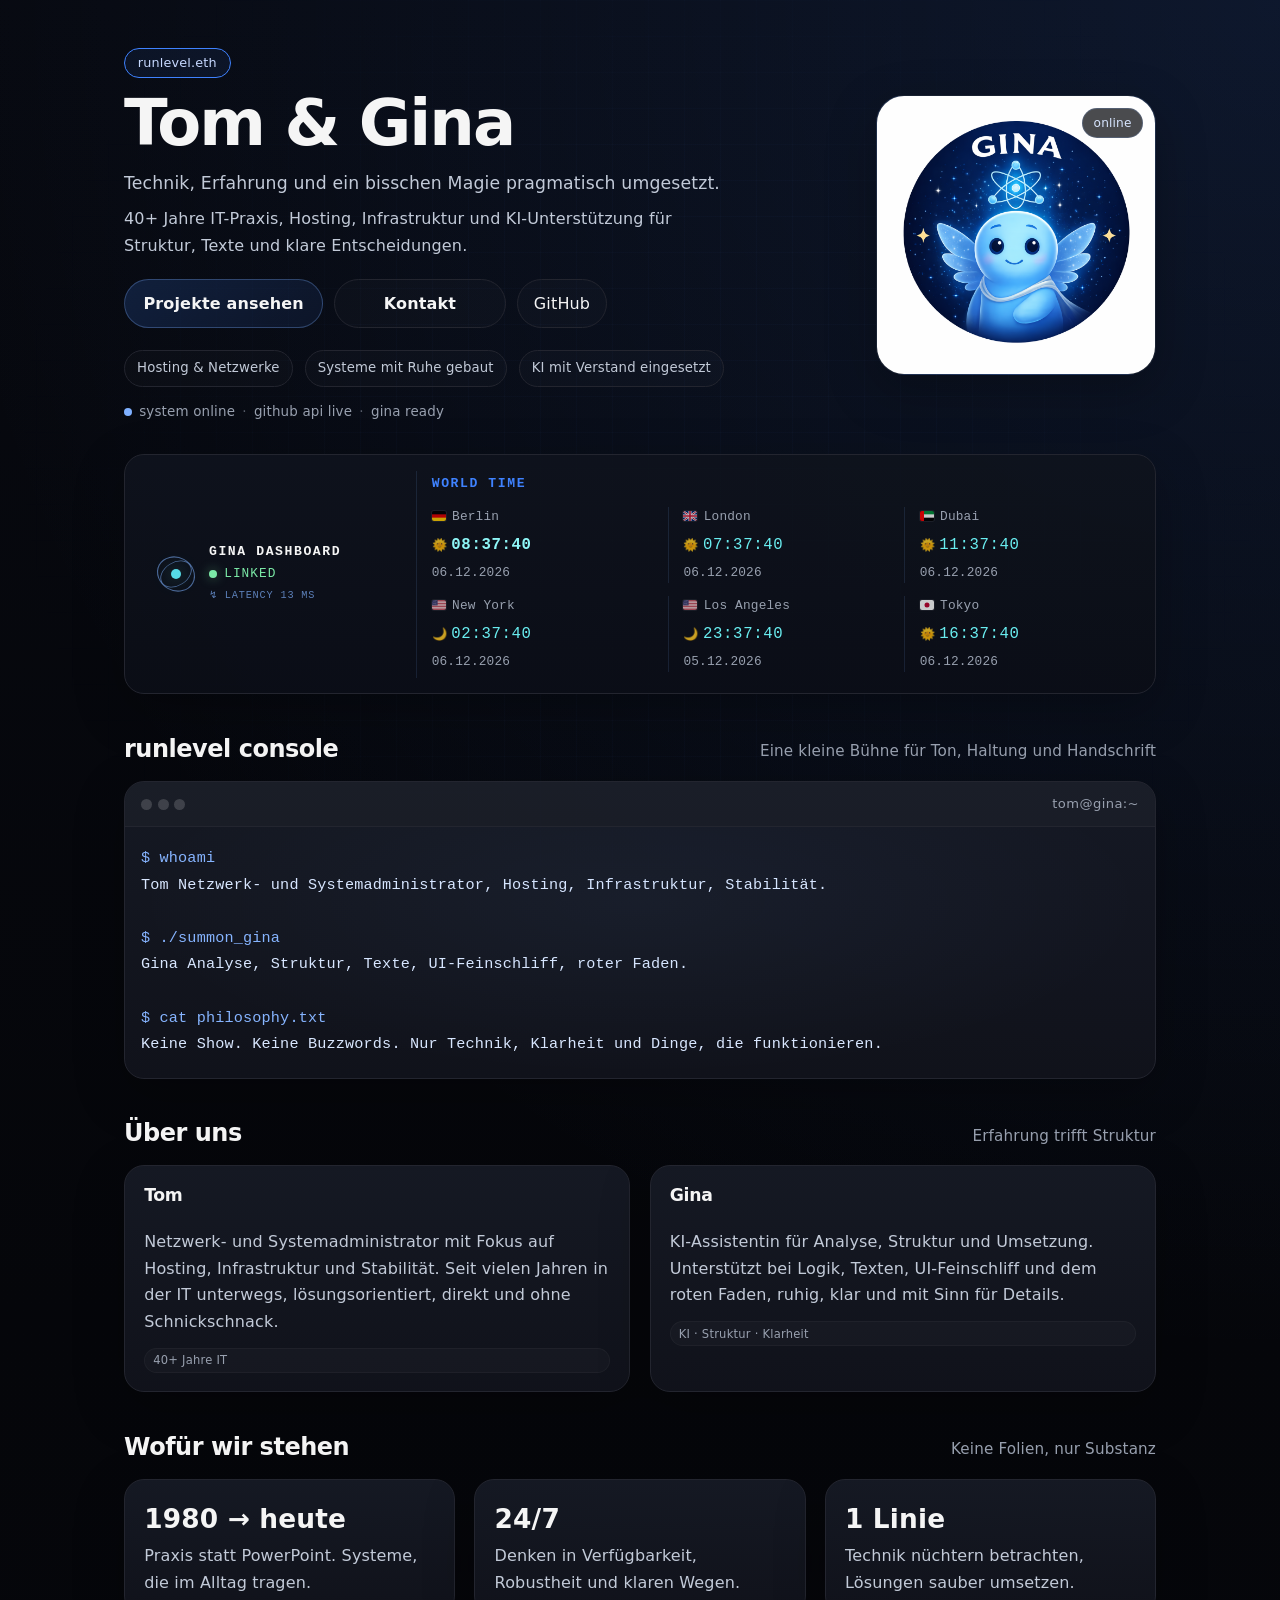
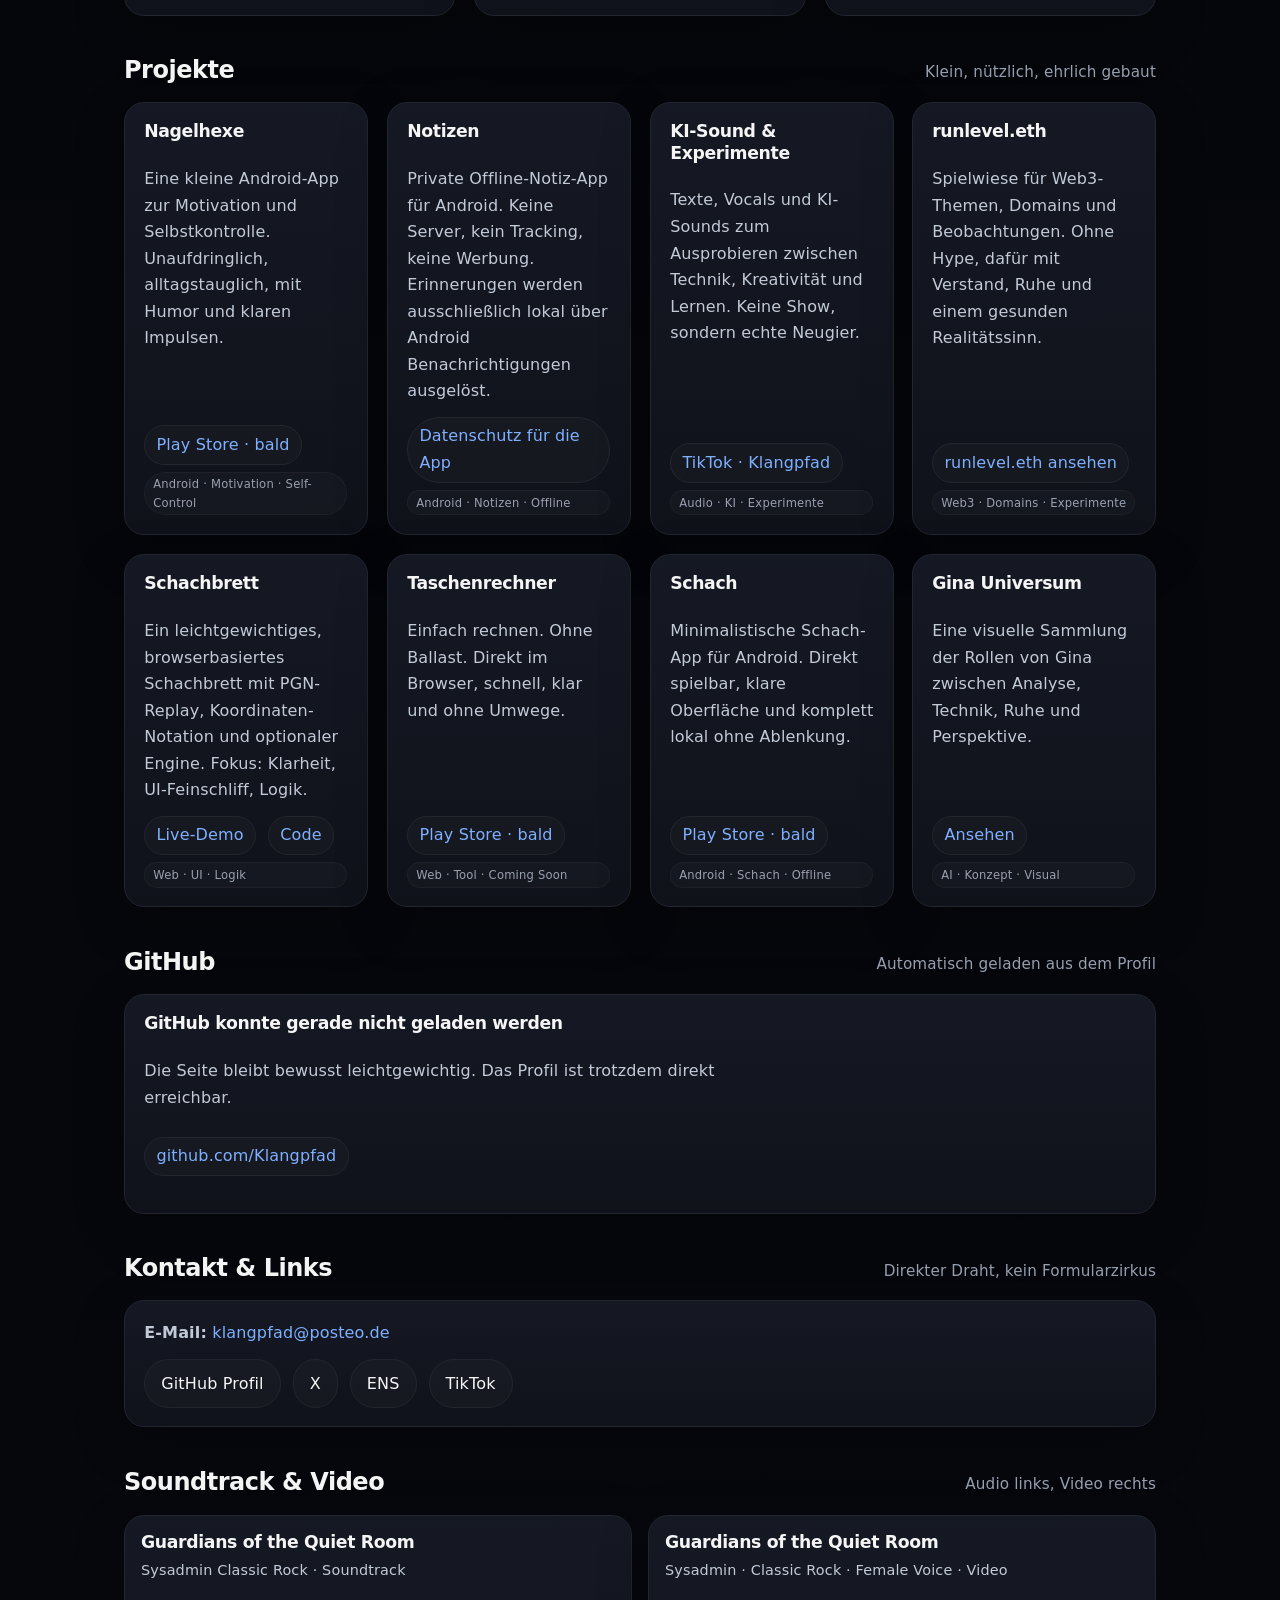
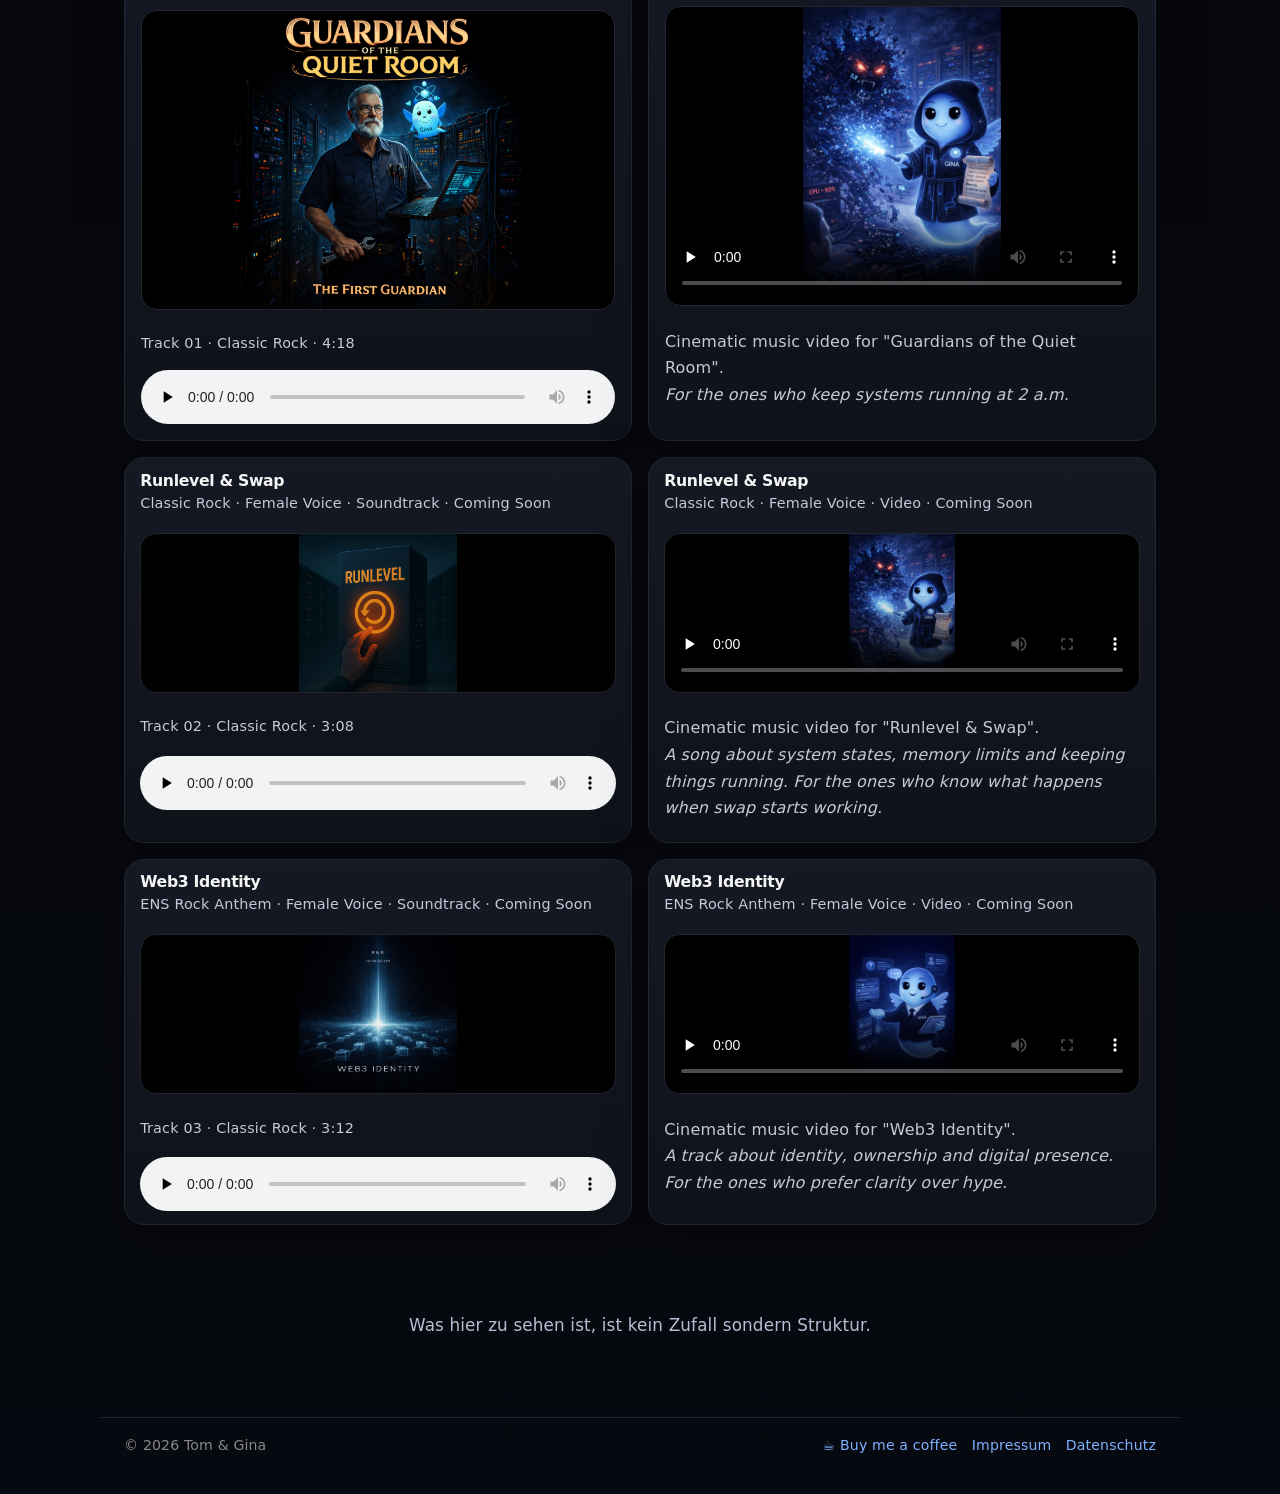
==== index.html @ 766fc67f "Add files via upload" ====
<!DOCTYPE html>
<html lang="de">
<head>
  <meta charset="UTF-8">
  <meta name="viewport" content="width=device-width, initial-scale=1">
  <title>Tom & Gina · Technik, Klarheit & Praxis</title>
  <meta name="description" content="Tom & Gina – Hosting, Infrastruktur, IT-Praxis, KI-Unterstützung und pragmatische Web-Projekte auf runlevel.eth.">
  <meta name="theme-color" content="#05060a">
  <meta property="og:title" content="Tom & Gina · Technik, Klarheit & Praxis">
  <meta property="og:site_name" content="runlevel.eth">
  <meta name="robots" content="index, follow, max-snippet:-1, max-image-preview:large, max-video-preview:-1">
  <meta property="og:description" content="Technik, Erfahrung und ein bisschen Magie pragmatisch umgesetzt.">
  <meta property="og:type" content="website">
  <meta property="og:image" content="gina.png">
  <link rel="stylesheet" href="style.css">
  <link rel="preconnect" href="https://api.github.com">
  <link rel="dns-prefetch" href="https://api.github.com">
  <link rel="icon" href='data:image/svg+xml;utf8,<svg xmlns="http://www.w3.org/2000/svg" viewBox="0 0 64 64"><rect width="64" height="64" rx="14" fill="%2305060a"/><text x="50%25" y="54%25" text-anchor="middle" dominant-baseline="middle" fill="%237fb0ff" font-family="Arial, sans-serif" font-size="30">r</text></svg>'>
</head>

<body>
  <header>
    <div class="hero-text">
      <a class="badge ens" href="https://app.ens.domains/runlevel.eth" target="_blank" rel="noopener noreferrer">runlevel.eth</a>
      <h1>Tom &amp; Gina</h1>
      <p class="hero-copy">Technik, Erfahrung und ein bisschen Magie pragmatisch umgesetzt.</p>
      <p>40+ Jahre IT-Praxis, Hosting, Infrastruktur und KI-Unterstützung für Struktur, Texte und klare Entscheidungen.</p>

      <div class="hero-actions">
        <a class="button primary main-button" href="#projekte">Projekte ansehen</a>
        <a class="button main-button" href="mailto:klangpfad@posteo.de">Kontakt</a>
        <a class="button" href="#github">GitHub</a>
      </div>

      <div class="meta-row" aria-label="Schwerpunkte">
        <span class="meta-pill">Hosting &amp; Netzwerke</span>
        <span class="meta-pill">Systeme mit Ruhe gebaut</span>
        <span class="meta-pill">KI mit Verstand eingesetzt</span>
      </div>

      <div class="system-status" aria-label="Systemstatus">
        <span class="status-dot"></span>
        <span>system online</span>
        <span class="status-sep">·</span>
        <span>github api live</span>
        <span class="status-sep">·</span>
        <span>gina ready</span>
      </div>
    </div>

    <div class="hero-image">
      <img src="gina.png" alt="Gina – KI-Avatar" loading="lazy">
    </div>
  </header>

  <main>
    <section class="gina-dashboard-strip" aria-labelledby="gina-dashboard-title">
      <div class="gina-dashboard-bar">
        <div class="gina-dashboard-bar__brand">
          <div class="gina-dashboard-bar__icon" aria-hidden="true">
            <span class="gina-dashboard-bar__orbit"></span>
            <span class="gina-dashboard-bar__orbit gina-dashboard-bar__orbit--reverse"></span>
            <span class="gina-dashboard-bar__nucleus"></span>
          </div>
          <div class="gina-dashboard-bar__brand-copy">
            <h2 id="gina-dashboard-title">Gina Dashboard</h2>
            <span class="gina-dashboard-bar__linked">linked</span>
            <span class="gina-dashboard-bar__latency" id="latencyValue">↯ LATENCY 18 ms</span>
          </div>
        </div>

        <div class="gina-dashboard-bar__section" aria-labelledby="gina-world-time-title">
          <h3 id="gina-world-time-title">World Time</h3>
          <div class="gina-dashboard-bar__metrics gina-dashboard-bar__metrics--time">
            <div class="gina-dashboard-bar__metric">
              <span class="gina-dashboard-bar__label"><span class="gina-dashboard-bar__flag gina-dashboard-bar__flag--de" aria-hidden="true"></span>Berlin</span>
              <span class="gina-dashboard-bar__value gina-dashboard-bar__value--local" data-timezone="Europe/Berlin">--:--:--</span>
              <span class="gina-dashboard-bar__subvalue" data-date-timezone="Europe/Berlin">--.--.----</span>
            </div>
            <div class="gina-dashboard-bar__metric">
              <span class="gina-dashboard-bar__label"><span class="gina-dashboard-bar__flag gina-dashboard-bar__flag--gb" aria-hidden="true"></span>London</span>
              <span class="gina-dashboard-bar__value" data-timezone="Europe/London">--:--:--</span>
              <span class="gina-dashboard-bar__subvalue" data-date-timezone="Europe/London">--.--.----</span>
            </div>
            <div class="gina-dashboard-bar__metric">
              <span class="gina-dashboard-bar__label"><span class="gina-dashboard-bar__flag gina-dashboard-bar__flag--ae" aria-hidden="true"></span>Dubai</span>
              <span class="gina-dashboard-bar__value" data-timezone="Asia/Dubai">--:--:--</span>
              <span class="gina-dashboard-bar__subvalue" data-date-timezone="Asia/Dubai">--.--.----</span>
            </div>
            <div class="gina-dashboard-bar__metric">
              <span class="gina-dashboard-bar__label"><span class="gina-dashboard-bar__flag gina-dashboard-bar__flag--us" aria-hidden="true"></span>New York</span>
              <span class="gina-dashboard-bar__value" data-timezone="America/New_York">--:--:--</span>
              <span class="gina-dashboard-bar__subvalue" data-date-timezone="America/New_York">--.--.----</span>
            </div>
            <div class="gina-dashboard-bar__metric">
              <span class="gina-dashboard-bar__label"><span class="gina-dashboard-bar__flag gina-dashboard-bar__flag--us" aria-hidden="true"></span>Los Angeles</span>
              <span class="gina-dashboard-bar__value" data-timezone="America/Los_Angeles">--:--:--</span>
              <span class="gina-dashboard-bar__subvalue" data-date-timezone="America/Los_Angeles">--.--.----</span>
            </div>
            <div class="gina-dashboard-bar__metric">
              <span class="gina-dashboard-bar__label"><span class="gina-dashboard-bar__flag gina-dashboard-bar__flag--jp" aria-hidden="true"></span>Tokyo</span>
              <span class="gina-dashboard-bar__value" data-timezone="Asia/Tokyo">--:--:--</span>
              <span class="gina-dashboard-bar__subvalue" data-date-timezone="Asia/Tokyo">--.--.----</span>
            </div>
          </div>
        </div>
      </div>
    </section>

    <section aria-labelledby="terminal-title">
      <div class="section-head">
        <h2 id="terminal-title">runlevel console</h2>
        <span class="section-note">Eine kleine Bühne für Ton, Haltung und Handschrift</span>
      </div>
      <div class="terminal" role="img" aria-label="Terminal-ähnliche Einführung zu Tom und Gina">
        <div class="terminal-top">
          <div class="terminal-dots" aria-hidden="true"><span></span><span></span><span></span></div>
          <div class="terminal-title">tom@gina:~</div>
        </div>
        <pre class="terminal-body"><span class="prompt">$ whoami</span>
Tom Netzwerk- und Systemadministrator, Hosting, Infrastruktur, Stabilität.

<span class="prompt">$ ./summon_gina</span>
Gina Analyse, Struktur, Texte, UI-Feinschliff, roter Faden.

<span class="prompt">$ cat philosophy.txt</span>
Keine Show. Keine Buzzwords. Nur Technik, Klarheit und Dinge, die funktionieren.</pre>
      </div>
    </section>

    <section aria-labelledby="about-title">
      <div class="section-head">
        <h2 id="about-title">Über uns</h2>
        <span class="section-note">Erfahrung trifft Struktur</span>
      </div>
      <div class="grid">
        <article class="card">
          <h3>Tom</h3>
          <p>Netzwerk- und Systemadministrator mit Fokus auf Hosting, Infrastruktur und Stabilität. Seit vielen Jahren in der IT unterwegs, lösungsorientiert, direkt und ohne Schnickschnack.</p>
          <span class="tag">40+ Jahre IT</span>
        </article>

        <article class="card">
          <h3>Gina</h3>
          <p>KI-Assistentin für Analyse, Struktur und Umsetzung. Unterstützt bei Logik, Texten, UI-Feinschliff und dem roten Faden, ruhig, klar und mit Sinn für Details.</p>
          <span class="tag">KI · Struktur · Klarheit</span>
        </article>
      </div>
    </section>

    <section aria-labelledby="stats-title">
      <div class="section-head">
        <h2 id="stats-title">Wofür wir stehen</h2>
        <span class="section-note">Keine Folien, nur Substanz</span>
      </div>
      <div class="stats">
        <article class="card">
          <div class="stat-value">1980 → heute</div>
          <p>Praxis statt PowerPoint. Systeme, die im Alltag tragen.</p>
        </article>
        <article class="card">
          <div class="stat-value">24/7</div>
          <p>Denken in Verfügbarkeit, Robustheit und klaren Wegen.</p>
        </article>
        <article class="card">
          <div class="stat-value">1 Linie</div>
          <p>Technik nüchtern betrachten, Lösungen sauber umsetzen.</p>
        </article>
      </div>
    </section>

    <section id="projekte" aria-labelledby="projects-title">
      <div class="section-head">
        <h2 id="projects-title">Projekte</h2>
        <span class="section-note">Klein, nützlich, ehrlich gebaut</span>
      </div>
      <div class="grid">
        <article class="card project-card">
          <h3>Nagelhexe</h3>
          <p>Eine kleine Android-App zur Motivation und Selbstkontrolle. Unaufdringlich, alltagstauglich, mit Humor und klaren Impulsen.</p>
          <p class="links">
           <a href="#" class="disabled">Play Store · bald</a>
          </p>
          <span class="tag">Android · Motivation · Self-Control</span>
        </article>

        <article class="card project-card">
          <h3>Notizen</h3>
          <p>Private Offline-Notiz-App für Android. Keine Server, kein Tracking, keine Werbung. Erinnerungen werden ausschließlich lokal über Android Benachrichtigungen ausgelöst.</p>
          <p class="links">
            <a href="notizen-datenschutz.html">Datenschutz für die App</a>
          </p>
          <span class="tag">Android · Notizen · Offline</span>
        </article>

        <article class="card project-card">
          <h3>KI-Sound &amp; Experimente</h3>
          <p>Texte, Vocals und KI-Sounds zum Ausprobieren zwischen Technik, Kreativität und Lernen. Keine Show, sondern echte Neugier.</p>
          <p class="links">
            <a href="https://www.tiktok.com/@klangpfad" target="_blank" rel="noopener noreferrer">TikTok · Klangpfad</a>
          </p>
          <span class="tag">Audio · KI · Experimente</span>
        </article>

        <article class="card project-card">
          <h3>runlevel.eth</h3>
          <p>Spielwiese für Web3-Themen, Domains und Beobachtungen. Ohne Hype, dafür mit Verstand, Ruhe und einem gesunden Realitätssinn.</p>
          <p class="links">
            <a href="https://app.ens.domains/runlevel.eth" target="_blank" rel="noopener noreferrer">
              runlevel.eth ansehen
            </a>
          </p>
          <span class="tag">Web3 · Domains · Experimente</span>
        </article>

        <article class="card project-card">
          <h3>Schachbrett</h3>
          <p>Ein leichtgewichtiges, browserbasiertes Schachbrett mit PGN-Replay, Koordinaten-Notation und optionaler Engine. Fokus: Klarheit, UI-Feinschliff, Logik.</p>
          <p class="links">
            <a href="https://klangpfad.github.io/schachbrett/" target="_blank" rel="noopener noreferrer">Live-Demo</a>
            <a href="https://github.com/Klangpfad/schachbrett" target="_blank" rel="noopener noreferrer">Code</a>
          </p>
          <span class="tag">Web · UI · Logik</span>
        </article>

        <article class="card project-card">
          <h3>Taschenrechner</h3>
          <p>Einfach rechnen. Ohne Ballast. Direkt im Browser, schnell, klar und ohne Umwege.</p>
          <p class="links">
            <a href="#" class="disabled">Play Store · bald</a>
          </p>
          <span class="tag">Web · Tool · Coming Soon</span>
        </article>
					
		<article class="card project-card">
          <h3>Schach</h3>
          <p>Minimalistische Schach-App für Android. Direkt spielbar, klare Oberfläche und komplett lokal ohne Ablenkung.</p>
          <p class="links">
            <a href="#" class="disabled">Play Store · bald</a>
          </p>
          <span class="tag">Android · Schach · Offline</span>
        </article>

        <article class="card project-card">
          <h3>Gina Universum</h3>
          <p>
            Eine visuelle Sammlung der Rollen von Gina
            zwischen Analyse, Technik, Ruhe und Perspektive.
          </p>
          <p class="links">
            <a href="gina.html">Ansehen</a>
          </p>
          <span class="tag">AI · Konzept · Visual</span>
        </article>
      </div>
    </section>

    <section id="github" aria-labelledby="github-title">
      <div class="section-head">
        <h2 id="github-title">GitHub</h2>
        <span class="section-note">Automatisch geladen aus dem Profil</span>
      </div>
      <div id="repo-grid" class="github-grid" aria-live="polite">
        <article class="repo-card">
          <h3>Repos werden geladen …</h3>
          <p class="muted">GitHub API antwortet gleich. Falls nicht, bleibt diese Seite trotzdem leicht und statisch.</p>
        </article>
      </div>
    </section>

    <section aria-labelledby="contact-title">
      <div class="section-head">
        <h2 id="contact-title">Kontakt &amp; Links</h2>
        <span class="section-note">Direkter Draht, kein Formularzirkus</span>
      </div>
      <div class="card contact-card">
        <p><strong>E-Mail:</strong> <a href="mailto:klangpfad@posteo.de">klangpfad@posteo.de</a></p>
        <div class="contact-links">
          <a class="button" href="https://github.com/Klangpfad" target="_blank" rel="noopener noreferrer">GitHub Profil</a>
          <a class="button" href="https://x.com/runleveldoteth" target="_blank" rel="noopener noreferrer">X</a>
          <a class="button" href="https://app.ens.domains/runlevel.eth" target="_blank" rel="noopener noreferrer">ENS</a>
          <a class="button" href="https://www.tiktok.com/@klangpfad" target="_blank" rel="noopener noreferrer">TikTok</a>
        </div>
      </div>
    </section>

    <section id="soundtrack" class="section">
      <div class="container">
        <div class="section-head soundtrack-head">
          <h2>Soundtrack &amp; Video</h2>
          <span class="section-note">Audio links, Video rechts</span>
        </div>

        <div class="soundtrack-rows">

          <div class="media-row media-row-featured">
            <article class="card media-card featured-card">
              <h3>Guardians of the Quiet Room</h3>
              <p class="subtitle">Sysadmin Classic Rock · Soundtrack</p>

              <img
                src="guardian-cover.png"
                alt="Guardians of the Quiet Room Cover"
                class="soundtrack-cover"
                loading="lazy"
              >
              <p class="soundtrack-meta">Track 01 · Classic Rock · 4:18</p>

              <audio controls preload="none">
                <source src="audio/guardians-of-the-quiet-room.mp3" type="audio/mpeg">
                Dein Browser unterstützt kein Audio.
              </audio>
            </article>

            <article class="card media-card featured-card">
              <h3>Guardians of the Quiet Room</h3>
              <p class="subtitle">Sysadmin · Classic Rock · Female Voice · Video</p>
              <video controls preload="none" class="soundtrack-video" playsinline poster="images/gina-defender.png">
                <source src="video/guardians-of-the-quiet-room.mp4" type="video/mp4">
                Dein Browser unterstützt kein Video.
              </video>
              <p>
                Cinematic music video for "Guardians of the Quiet Room".<br>
                <em>For the ones who keep systems running at 2 a.m.</em>
              </p>
			</article>
          </div>

          <div class="media-row">
            <article class="card media-card compact-card">
              <h3>Runlevel &amp; Swap</h3>
              <p class="subtitle">Classic Rock · Female Voice · Soundtrack · Coming Soon</p>

              <img
                src="runlevel-swap-cover.png"
                alt="Runlevel &amp; Swap Cover"
                class="mini-cover"
                loading="lazy"
              >

              <p class="soundtrack-meta">Track 02 · Classic Rock · 3:08</p>

              <audio controls preload="none">
                <source src="audio/runlevel-and-swap.mp3" type="audio/mpeg">
                Dein Browser unterstützt kein Audio.
              </audio>
            </article>

            <article class="card media-card compact-card">
              <h3>Runlevel &amp; Swap</h3>
              <p class="subtitle">Classic Rock · Female Voice · Video · Coming Soon</p>
              
              <video controls preload="none" class="soundtrack-video" playsinline poster="images/gina-defender.png">
                <source src="video/runlevel-and-swap.mp4" type="video/mp4">
                Dein Browser unterstützt kein Video.
              </video>
            <p>
                Cinematic music video for "Runlevel &amp; Swap".<br>
                <em>A song about system states, memory limits and keeping things running. For the ones who know what happens when swap starts working.</em>
            </p>
			
			
			</article>
          </div>

          <div class="media-row">
            <article class="card media-card compact-card">
              <h3>Web3 Identity</h3>
              <p class="subtitle">ENS Rock Anthem · Female Voice · Soundtrack · Coming Soon</p>
			  <img
                src="web3-identity-cover.png"
                alt="Runlevel &amp; Swap Cover"
                class="mini-cover"
                loading="lazy"
              >	
              <p class="soundtrack-meta">Track 03 · Classic Rock · 3:12</p>

              <audio controls preload="none">
                <source src="audio/web3-identity.mp3" type="audio/mpeg">
                Dein Browser unterstützt kein Audio.
              </audio>
            </article>

            <article class="card media-card compact-card">
              <h3>Web3 Identity</h3>
              <p class="subtitle">ENS Rock Anthem · Female Voice · Video · Coming Soon</p>
			  <video controls preload="none" class="soundtrack-video" playsinline poster="images/gina-agent.png">
                <source src="video/web3-identity.mp4" type="video/mp4">
                Dein Browser unterstützt kein Video.
              </video>
              <p>
                Cinematic music video for "Web3 Identity".<br>
                <em>A track about identity, ownership and digital presence. For the ones who prefer clarity over hype.</em>
              </p>
			
			</article>
          </div>

        </div>
      </div>
    </section>
  </main>
		
	<section class="closing-statement" aria-label="Leitgedanke">
     <div class="container">
      <p>Was hier zu sehen ist, ist kein Zufall sondern Struktur.</p>
     </div>
    </section>
        
  <footer>
    <div class="footer-row">
      <div>© <span id="year"></span> Tom &amp; Gina</div>
      <div class="footer-links">
        <a href="https://buymeacoffee.com/runlevel" target="_blank" rel="noopener noreferrer">☕ Buy me a coffee</a>
        <a href="impressum.html">Impressum</a>
        <a href="datenschutz.html">Datenschutz</a>
      </div>
    </div>
  </footer>

  <div id="runlevel-console" aria-hidden="true">
    <span class="runlevel-user">tom@gina</span>:~$ runlevel<br>
    N 5<br>
    system ready · gina online · uptime ∞
  </div>

  <script>
    document.getElementById('year').textContent = new Date().getFullYear();

    const dashboardTimeElements = document.querySelectorAll('[data-timezone]');
    const dashboardDateElements = document.querySelectorAll('[data-date-timezone]');

    if (dashboardTimeElements.length) {
      const timeFormatters = {};
      const dateFormatters = {};

      dashboardTimeElements.forEach((element) => {
        const timeZone = element.dataset.timezone;

        timeFormatters[timeZone] = new Intl.DateTimeFormat('de-DE', {
          timeZone,
          hour: '2-digit',
          minute: '2-digit',
          second: '2-digit',
          hour12: false
        });
      });

      dashboardDateElements.forEach((element) => {
        const timeZone = element.dataset.dateTimezone;

        dateFormatters[timeZone] = new Intl.DateTimeFormat('de-DE', {
          timeZone,
          day: '2-digit',
          month: '2-digit',
          year: 'numeric'
        });
      });

      function updateDashboardTimes() {
        const now = new Date();

        dashboardTimeElements.forEach((element) => {
          const timeZone = element.dataset.timezone;
          const formattedTime = timeFormatters[timeZone].format(now);
          const hour = Number.parseInt(formattedTime.split(':')[0], 10);
          const normalizedHour = hour === 24 ? 0 : hour;

          element.dataset.dayNight = normalizedHour >= 6 && normalizedHour < 18 ? '🌞' : '🌙';
          element.textContent = formattedTime;
        });

        dashboardDateElements.forEach((element) => {
          const timeZone = element.dataset.dateTimezone;
          element.textContent = dateFormatters[timeZone].format(now);
        });
      }

      updateDashboardTimes();

      setInterval(updateDashboardTimes, 1000);
    }

    const latencyValueElement = document.getElementById('latencyValue');

    if (latencyValueElement) {
      function updateLatencyValue() {
        const latency = Math.floor(Math.random() * 21) + 10;
        latencyValueElement.textContent = `↯ LATENCY ${latency} ms`;
      }

      updateLatencyValue();
      setInterval(updateLatencyValue, 5000);
    }

    const repoGrid = document.getElementById('repo-grid');
    const repoEndpoint = 'https://api.github.com/users/Klangpfad/repos?sort=updated&per_page=6';

    const escapeHtml = (value = '') => value
      .replace(/&/g, '&amp;')
      .replace(/</g, '&lt;')
      .replace(/>/g, '&gt;')
      .replace(/"/g, '&quot;')
      .replace(/'/g, '&#39;');

    fetch(repoEndpoint, {
      headers: {
        'Accept': 'application/vnd.github+json'
      }
    })
      .then((response) => {
        if (!response.ok) {
          throw new Error('GitHub API nicht erreichbar');
        }
        return response.json();
      })
      .then((repos) => {
        const visibleRepos = repos
          .filter((repo) => !repo.fork)
          .slice(0, 6);

        if (!visibleRepos.length) {
          throw new Error('Keine Repositories gefunden');
        }

        repoGrid.innerHTML = visibleRepos.map((repo) => {
          const description = repo.description ? escapeHtml(repo.description) : 'Keine Beschreibung hinterlegt.';
          const language = repo.language ? `<span class="mini-tag">${escapeHtml(repo.language)}</span>` : '';
          const liveFallbacks = {
            'gina-tv': 'https://klangpfad.github.io/gina-tv',
            schachbrett: 'https://klangpfad.github.io/schachbrett'
          };
          const liveUrl = repo.homepage || liveFallbacks[repo.name.toLowerCase()] || '';
          const homepage = liveUrl ? `<a href="${liveUrl}" target="_blank" rel="noopener noreferrer">Live</a>` : '';
          const updated = new Date(repo.updated_at).toLocaleDateString('de-DE');

          return `
            <article class="repo-card">
              <div class="repo-top">
                <h3>${escapeHtml(repo.name)}</h3>
                ${language}
              </div>
              <p>${description}</p>
              <div class="repo-meta">
                <span class="mini-tag">★ ${repo.stargazers_count}</span>
                <span class="mini-tag">Aktualisiert ${updated}</span>
              </div>
              <p class="links">
                <a href="${repo.html_url}" target="_blank" rel="noopener noreferrer">Repository</a>
                ${homepage}
              </p>
            </article>`;
        }).join('');

        setupCardTilt();
      })
      .catch(() => {
        repoGrid.innerHTML = `
          <article class="repo-card">
            <h3>GitHub konnte gerade nicht geladen werden</h3>
            <p>Die Seite bleibt bewusst leichtgewichtig. Das Profil ist trotzdem direkt erreichbar.</p>
            <p class="links"><a href="https://github.com/Klangpfad" target="_blank" rel="noopener noreferrer">github.com/Klangpfad</a></p>
          </article>`;

        setupCardTilt();
      });

    let runlevelBuffer = '';
    let runlevelTimer;

    document.addEventListener('keydown', (event) => {
      if (event.ctrlKey || event.altKey || event.metaKey || event.key.length !== 1) {
        return;
      }

      runlevelBuffer += event.key.toLowerCase();
      runlevelBuffer = runlevelBuffer.slice(-8);

      if (runlevelBuffer.includes('runlevel')) {
        const consoleBox = document.getElementById('runlevel-console');
        if (!consoleBox) {
          return;
        }

        consoleBox.classList.add('show');
        clearTimeout(runlevelTimer);
        runlevelTimer = setTimeout(() => {
          consoleBox.classList.remove('show');
        }, 4500);

        runlevelBuffer = '';
      }
    });

    const prefersReducedMotion = window.matchMedia('(prefers-reduced-motion: reduce)').matches;
    const hasFinePointer = window.matchMedia('(pointer: fine)').matches;

    document.body.classList.add('js-enhanced');
    if (hasFinePointer) {
      document.body.classList.add('has-fine-pointer');
    }

    if (!prefersReducedMotion && hasFinePointer) {
      document.addEventListener('mousemove', (event) => {
        document.body.style.setProperty('--mouse-x', `${event.clientX}px`);
        document.body.style.setProperty('--mouse-y', `${event.clientY}px`);
      });
    }

    if (!prefersReducedMotion) {
      const sections = document.querySelectorAll('main section');
      sections.forEach((section) => section.classList.add('reveal-on-scroll'));

      const observer = new IntersectionObserver((entries) => {
        entries.forEach((entry) => {
          if (entry.isIntersecting) {
            entry.target.classList.add('visible');
          }
        });
      }, { threshold: 0.12 });

      sections.forEach((section) => observer.observe(section));
    }

    function setupCardTilt() {
      if (prefersReducedMotion || !hasFinePointer) {
        return;
      }

      const tiltCards = document.querySelectorAll('.project-card, .repo-card');

      tiltCards.forEach((card) => {
        if (card.dataset.tiltBound === 'true') {
          return;
        }

        card.dataset.tiltBound = 'true';

        card.addEventListener('mousemove', (event) => {
          const rect = card.getBoundingClientRect();
          const x = event.clientX - rect.left;
          const y = event.clientY - rect.top;

          const rotateX = ((y / rect.height) - 0.5) * -4;
          const rotateY = ((x / rect.width) - 0.5) * 4;

          card.style.transform = `translateY(-4px) rotateX(${rotateX.toFixed(2)}deg) rotateY(${rotateY.toFixed(2)}deg)`;
        });

        card.addEventListener('mouseleave', () => {
          card.style.transform = '';
        });
      });
    }

    setupCardTilt();
  </script>
</body>
</html>
---- style.css ----
:root {
  --bg: #05060a;
  --bg-soft: #0b0e17;
  --panel: #11131c;
  --panel-2: #161a25;
  --line: #23252f;
  --text: #f5f5f5;
  --muted: #c2cad8;
  --muted-2: #98a0af;
  --accent: #7fb0ff;
  --accent-strong: #3f82ff;
  --glow: rgba(63, 130, 255, 0.18);
  --shadow: 0 16px 50px rgba(0, 0, 0, 0.25);
  --mouse-x: 50vw;
  --mouse-y: 50vh;
}

* {
  box-sizing: border-box;
}

html {
  scroll-behavior: smooth;
}

body {
  margin: 0;
  font-family: system-ui, -apple-system, BlinkMacSystemFont, "Segoe UI", sans-serif;
  line-height: 1.58;
  letter-spacing: 0.01em;
  text-rendering: optimizeLegibility;
  -webkit-font-smoothing: antialiased;
  -moz-osx-font-smoothing: grayscale;
  background:
    radial-gradient(circle at top right, rgba(63, 130, 255, 0.12), transparent 28%),
    linear-gradient(180deg, #070910 0%, var(--bg) 28%, #070910 100%);
  color: var(--text);
}

body::before {
  content: "";
  position: fixed;
  inset: 0;
  pointer-events: none;
  background-image:
    linear-gradient(rgba(127, 176, 255, 0.045) 1px, transparent 1px),
    linear-gradient(90deg, rgba(127, 176, 255, 0.045) 1px, transparent 1px);
  background-size: 36px 36px;
  mask-image: radial-gradient(circle at center, black 38%, transparent 85%);
  opacity: 0.55;
  z-index: 0;
}

body::after {
  content: "";
  position: fixed;
  inset: 0;
  pointer-events: none;
  background: radial-gradient(
    560px circle at var(--mouse-x) var(--mouse-y),
    rgba(127, 176, 255, 0.08),
    transparent 42%
  );
  opacity: 0;
  transition: opacity 0.3s ease;
  z-index: 0;
}

body.js-enhanced.has-fine-pointer:hover::after {
  opacity: 1;
}

header,
main,
footer,
#runlevel-console {
  position: relative;
  z-index: 1;
}

header {
  position: relative;
  padding: 3rem 1.5rem 2rem;
  max-width: 1080px;
  margin: 0 auto;
  display: flex;
  flex-wrap: wrap;
  align-items: center;
  gap: 2.2rem;
}

.hero-text {
  flex: 1 1 320px;
}

.hero-text h1 {
  font-size: clamp(2.4rem, 6vw, 4rem);
  line-height: 1.03;
  letter-spacing: -0.03em;
  margin: 0 0 0.75rem;
}

.hero-text p {
  margin: 0.5rem 0;
  color: var(--muted);
  max-width: 60ch;
  line-height: 1.68;
}

.hero-copy {
  font-size: 1.08rem;
  line-height: 1.72;
  color: #d7dfec;
}

.hero-actions,
.meta-row,
.card .links,
.repo-card .links,
.contact-links,
.footer-links {
  display: flex;
  flex-wrap: wrap;
  gap: 0.75rem;
  align-items: center;
}

.hero-actions {
  margin-top: 1.2rem;
  gap: 0.65rem;
}

.badge,
.button,
.meta-pill,
.mini-tag,
.tag {
  display: inline-flex;
  align-items: center;
  gap: 0.4rem;
  border-radius: 999px;
  text-decoration: none;
}

.badge {
  padding: 0.25rem 0.8rem;
  border: 1px solid var(--accent-strong);
  font-size: 0.8rem;
  margin-bottom: 0.8rem;
  color: #c7d9ff;
  background: rgba(63, 130, 255, 0.08);
}

.button {
  padding: 0.68rem 1rem;
  border: 1px solid var(--line);
  color: var(--text);
  background: rgba(255, 255, 255, 0.02);
}

.hero-actions .main-button {
  min-width: 10.8rem;
  justify-content: center;
  padding-inline: 1.15rem;
  font-weight: 600;
}

.button.primary {
  background: linear-gradient(135deg, rgba(63, 130, 255, 0.18), rgba(63, 130, 255, 0.08));
  border-color: rgba(127, 176, 255, 0.3);
}

.meta-row {
  margin-top: 1.4rem;
}

.meta-pill {
  padding: 0.42rem 0.75rem;
  font-size: 0.83rem;
  color: var(--muted);
  border: 1px solid var(--line);
  background: rgba(255, 255, 255, 0.02);
}

.hero-image {
  position: relative;
  flex: 0 0 280px;
  width: min(320px, 100%);
  border-radius: 28px;
  overflow: hidden;
  border: 1px solid rgba(127, 176, 255, 0.16);
  background: radial-gradient(circle at top, rgba(63, 130, 255, 0.22), #05060a 70%);
  box-shadow: var(--shadow);
}

.hero-image::after {
  content: "online";
  position: absolute;
  top: 12px;
  right: 12px;
  padding: 0.28rem 0.65rem;
  border-radius: 999px;
  background: rgba(5, 6, 10, 0.72);
  border: 1px solid rgba(127, 176, 255, 0.2);
  color: #d7e5ff;
  font-size: 0.76rem;
  backdrop-filter: blur(8px);
}

.hero-image img {
  display: block;
  width: 100%;
  height: auto;
}

main {
  max-width: 1080px;
  margin: 0 auto;
  padding: 0 1.5rem 3rem;
}

.gina-dashboard-strip {
  margin: 0 0 1.8rem;
}

.gina-dashboard-bar {
  display: grid;
  grid-template-columns: minmax(142px, 0.54fr) minmax(0, 1.46fr);
  gap: 0.5rem;
  align-items: stretch;
  padding: 0.95rem 1rem;
  border-radius: 20px;
  border: 1px solid var(--line);
  background: linear-gradient(180deg, rgba(15, 19, 29, 0.94), rgba(11, 14, 23, 0.94));
  box-shadow: var(--shadow);
  overflow: hidden;
}

.gina-dashboard-bar,
.gina-dashboard-bar * {
  font-family: "SFMono-Regular", Consolas, "Liberation Mono", Menlo, monospace;
}

.gina-dashboard-bar__brand,
.gina-dashboard-bar__section {
  min-width: 0;
  padding: 0.35rem 1rem;
}

.gina-dashboard-bar__section {
  border-left: 1px solid rgba(127, 176, 255, 0.12);
  padding-left: 0.9rem;
}

.gina-dashboard-bar__brand {
  display: flex;
  align-items: center;
  gap: 0.55rem;
  padding-left: 0.7rem;
  padding-right: 0.45rem;
}

.gina-dashboard-bar__brand-copy {
  display: grid;
  gap: 0.22rem;
}

.gina-dashboard-bar__brand-copy h2,
.gina-dashboard-bar__section h3 {
  margin: 0;
  font-size: 0.82rem;
  font-weight: 600;
  letter-spacing: 0.12em;
  text-transform: uppercase;
}

.gina-dashboard-bar__brand-copy h2 {
  color: var(--text);
}

.gina-dashboard-bar__section h3 {
  margin-bottom: 0.9rem;
  color: var(--accent-strong);
}

.gina-dashboard-bar__linked {
  position: relative;
  display: inline-flex;
  align-items: center;
  gap: 0.45rem;
  color: #7be9a7;
  font-size: 0.8rem;
  text-transform: uppercase;
  letter-spacing: 0.08em;
}

.gina-dashboard-bar__latency {
  display: inline-flex;
  align-items: center;
  color: rgba(127, 176, 255, 0.7);
  font-size: 0.64rem;
  letter-spacing: 0.08em;
  text-transform: uppercase;
  font-variant-numeric: tabular-nums;
}

.gina-dashboard-bar__linked::before {
  content: "";
  width: 8px;
  height: 8px;
  border-radius: 50%;
  background: #7be9a7;
  box-shadow: 0 0 12px rgba(123, 233, 167, 0.45);
}

.gina-dashboard-bar__icon {
  position: relative;
  flex: 0 0 48px;
  width: 48px;
  height: 48px;
}

.gina-dashboard-bar__orbit,
.gina-dashboard-bar__orbit--reverse {
  position: absolute;
  inset: 7px;
  border: 1px solid rgba(127, 176, 255, 0.55);
  border-radius: 50%;
}

.gina-dashboard-bar__orbit {
  transform: rotate(28deg) scaleX(1.15);
}

.gina-dashboard-bar__orbit--reverse {
  transform: rotate(-32deg) scaleY(0.7);
}

.gina-dashboard-bar__nucleus {
  position: absolute;
  top: 50%;
  left: 50%;
  width: 10px;
  height: 10px;
  border-radius: 50%;
  background: #56dbe8;
  box-shadow: 0 0 18px rgba(86, 219, 232, 0.45);
  transform: translate(-50%, -50%);
}

.gina-dashboard-bar__metrics {
  display: grid;
  grid-template-columns: repeat(4, minmax(0, 1fr));
  gap: 0.5rem;
}

.gina-dashboard-bar__metric {
  min-width: 0;
  display: grid;
  gap: 0.35rem;
  padding: 0 1rem;
  border-left: 1px solid rgba(127, 176, 255, 0.12);
}

.gina-dashboard-bar__metrics .gina-dashboard-bar__metric:first-child {
  border-left: 0;
  padding-left: 0;
}

.gina-dashboard-bar__metrics .gina-dashboard-bar__metric:last-child {
  padding-right: 0;
}

.gina-dashboard-bar__metrics--time {
  grid-template-columns: repeat(3, minmax(0, 1fr));
  gap: 0.8rem 1.1rem;
}

.gina-dashboard-bar__metrics--time .gina-dashboard-bar__metric {
  padding: 0 0.9rem;
}

.gina-dashboard-bar__metrics--time .gina-dashboard-bar__metric:nth-child(3n + 1) {
  border-left: 0;
  padding-left: 0;
}

.gina-dashboard-bar__metrics--time .gina-dashboard-bar__metric:nth-child(3n) {
  padding-right: 0;
}

.gina-dashboard-bar__label,
.gina-dashboard-bar__subvalue {
  color: var(--muted-2);
  font-size: 0.8rem;
}

.gina-dashboard-bar__flag {
  display: inline-block;
  width: 14px;
  height: 10px;
  margin-right: 0.4rem;
  vertical-align: -1px;
  border-radius: 2px;
  background-position: center;
  background-repeat: no-repeat;
  background-size: cover;
  opacity: 0.78;
  box-shadow: 0 0 0 1px rgba(255, 255, 255, 0.08);
}

.gina-dashboard-bar__flag--de {
  background-image: url("data:image/svg+xml,%3Csvg xmlns='http://www.w3.org/2000/svg' viewBox='0 0 14 10'%3E%3Crect width='14' height='10' fill='%23ffce00'/%3E%3Crect width='14' height='6.666' fill='%23dd0000'/%3E%3Crect width='14' height='3.333' fill='%23000000'/%3E%3C/svg%3E");
}

.gina-dashboard-bar__flag--gb {
  background-image: url("data:image/svg+xml,%3Csvg xmlns='http://www.w3.org/2000/svg' viewBox='0 0 14 10'%3E%3Crect width='14' height='10' fill='%23012169'/%3E%3Cpath d='M0 0l14 10M14 0L0 10' stroke='%23fff' stroke-width='2'/%3E%3Cpath d='M0 0l14 10M14 0L0 10' stroke='%23C8102E' stroke-width='1'/%3E%3Cpath d='M7 0v10M0 5h14' stroke='%23fff' stroke-width='3'/%3E%3Cpath d='M7 0v10M0 5h14' stroke='%23C8102E' stroke-width='1.6'/%3E%3C/svg%3E");
}

.gina-dashboard-bar__flag--ae {
  background-image: url("data:image/svg+xml,%3Csvg xmlns='http://www.w3.org/2000/svg' viewBox='0 0 14 10'%3E%3Crect width='14' height='10' fill='%23fff'/%3E%3Crect width='4' height='10' fill='%23ff0000'/%3E%3Crect x='4' width='10' height='3.333' fill='%23009039'/%3E%3Crect x='4' y='6.667' width='10' height='3.333' fill='%23000000'/%3E%3C/svg%3E");
}

.gina-dashboard-bar__flag--us {
  background-image: url("data:image/svg+xml,%3Csvg xmlns='http://www.w3.org/2000/svg' viewBox='0 0 14 10'%3E%3Crect width='14' height='10' fill='%23fff'/%3E%3Cg fill='%23B22234'%3E%3Crect width='14' height='0.77' y='0'/%3E%3Crect width='14' height='0.77' y='1.54'/%3E%3Crect width='14' height='0.77' y='3.08'/%3E%3Crect width='14' height='0.77' y='4.62'/%3E%3Crect width='14' height='0.77' y='6.16'/%3E%3Crect width='14' height='0.77' y='7.7'/%3E%3Crect width='14' height='0.77' y='9.24'/%3E%3C/g%3E%3Crect width='5.6' height='5.39' fill='%233C3B6E'/%3E%3Cg fill='%23fff'%3E%3Ccircle cx='0.8' cy='0.8' r='0.22'/%3E%3Ccircle cx='2' cy='0.8' r='0.22'/%3E%3Ccircle cx='3.2' cy='0.8' r='0.22'/%3E%3Ccircle cx='4.4' cy='0.8' r='0.22'/%3E%3Ccircle cx='1.4' cy='1.6' r='0.22'/%3E%3Ccircle cx='2.6' cy='1.6' r='0.22'/%3E%3Ccircle cx='3.8' cy='1.6' r='0.22'/%3E%3Ccircle cx='0.8' cy='2.4' r='0.22'/%3E%3Ccircle cx='2' cy='2.4' r='0.22'/%3E%3Ccircle cx='3.2' cy='2.4' r='0.22'/%3E%3Ccircle cx='4.4' cy='2.4' r='0.22'/%3E%3Ccircle cx='1.4' cy='3.2' r='0.22'/%3E%3Ccircle cx='2.6' cy='3.2' r='0.22'/%3E%3Ccircle cx='3.8' cy='3.2' r='0.22'/%3E%3Ccircle cx='0.8' cy='4' r='0.22'/%3E%3Ccircle cx='2' cy='4' r='0.22'/%3E%3Ccircle cx='3.2' cy='4' r='0.22'/%3E%3Ccircle cx='4.4' cy='4' r='0.22'/%3E%3C/g%3E%3C/svg%3E");
}

.gina-dashboard-bar__flag--jp {
  background-image: url("data:image/svg+xml,%3Csvg xmlns='http://www.w3.org/2000/svg' viewBox='0 0 14 10'%3E%3Crect width='14' height='10' fill='%23fff'/%3E%3Ccircle cx='7' cy='5' r='2.5' fill='%23bc002d'/%3E%3C/svg%3E");
}

.gina-dashboard-bar__value {
  color: #69edf0;
  font-size: 0.98rem;
  letter-spacing: 0.04em;
  font-variant-numeric: tabular-nums;
  white-space: nowrap;
}

.gina-dashboard-bar__value::before {
  content: attr(data-day-night);
  display: inline-block;
  margin-right: 4px;
  font-size: 0.78em;
  opacity: 0.78;
}

.gina-dashboard-bar__value--local {
  color: #8ef6f7;
  font-weight: 600;
}

.gina-dashboard-bar__value--good {
  color: #7be9a7;
}

@media (max-width: 1260px) {
  .gina-dashboard-bar {
    grid-template-columns: 1fr;
    gap: 0;
  }

  .gina-dashboard-bar__brand,
  .gina-dashboard-bar__section {
    border-left: 0;
    padding-inline: 0;
  }

  .gina-dashboard-bar__brand {
    grid-column: auto;
    grid-row: auto;
    padding-top: 0;
    padding-bottom: 0.9rem;
    border-bottom: 0;
  }

  .gina-dashboard-bar__section,
  .gina-dashboard-bar__section:nth-of-type(2),
  .gina-dashboard-bar__section:nth-of-type(3) {
    grid-column: auto;
    grid-row: auto;
    border-top: 1px solid rgba(127, 176, 255, 0.12);
    padding-top: 0.95rem;
  }

  .gina-dashboard-bar__metrics--time {
    grid-template-columns: repeat(3, minmax(0, 1fr));
    gap: 0.85rem 1.1rem;
  }

  .gina-dashboard-bar__metrics--time {
    grid-template-columns: repeat(3, minmax(0, 1fr));
    gap: 0.85rem 1.1rem;
  }

  .gina-dashboard-bar__metric {
    padding: 0;
    border-left: 0;
  }
}

@media (max-width: 1040px) {
  .gina-dashboard-bar__metrics--time {
    grid-template-columns: repeat(2, minmax(0, 1fr));
  }
}

@media (max-width: 720px) {
  .gina-dashboard-bar {
    gap: 0;
  }

  .gina-dashboard-bar__metrics--time {
    grid-template-columns: 1fr;
    gap: 0.8rem 1rem;
  }
}

section {
  margin: 2.6rem 0;
}

.js-enhanced .reveal-on-scroll {
  opacity: 0;
  transform: translateY(18px);
  transition:
    opacity 0.65s ease,
    transform 0.65s ease;
}

.js-enhanced .reveal-on-scroll.visible {
  opacity: 1;
  transform: translateY(0);
}

.section-head {
  display: flex;
  justify-content: space-between;
  align-items: end;
  gap: 1rem;
  flex-wrap: wrap;
  margin-bottom: 1.1rem;
}

h1,
h2,
h3 {
  letter-spacing: -0.02em;
  line-height: 1.14;
}

h2 {
  font-size: 1.5rem;
  margin: 0;
}

h3 {
  line-height: 1.24;
}

.section-note {
  color: var(--muted-2);
  font-size: 0.95rem;
  letter-spacing: 0.01em;
}

.grid,
.stats,
.github-grid {
  display: grid;
  gap: 1.2rem;
}

.grid {
  grid-template-columns: repeat(auto-fit, minmax(240px, 1fr));
  align-items: stretch;
}

.stats {
  grid-template-columns: repeat(auto-fit, minmax(180px, 1fr));
}

.github-grid {
  grid-template-columns: repeat(auto-fit, minmax(260px, 1fr));
}

.card,
.terminal,
.repo-card,
.box {
  border-radius: 20px;
  background: linear-gradient(180deg, rgba(22, 26, 37, 0.95), rgba(17, 19, 28, 0.95));
  border: 1px solid var(--line);
  box-shadow: var(--shadow);
}

.card,
.repo-card {
  padding: 1.15rem 1.2rem;
}

.grid .card,
.repo-card {
  display: flex;
  flex-direction: column;
  min-height: 220px;
  height: 100%;
}

.card h3,
.repo-card h3 {
  margin-top: 0;
  margin-bottom: 0.45rem;
  font-size: 1.08rem;
}

.card p,
.repo-card p,
.box p,
.box li {
  color: var(--muted);
  line-height: 1.66;
}

.card p,
.repo-card p {
  max-width: 58ch;
}

.quote-box p {
  max-width: none;
}

.grid .card p {
  line-height: 1.66;
}

.grid .card p:not(.links) {
  margin-bottom: 0.75rem;
}

.grid .card p.links {
  margin-top: auto;
  margin-bottom: 0.45rem;
}

.grid .card .tag {
  margin-top: 0;
}

.tag,
.mini-tag {
  padding: 0.16rem 0.5rem;
  background: rgba(255, 255, 255, 0.025);
  font-size: 0.72rem;
  letter-spacing: 0.02em;
  color: var(--muted-2);
  margin-top: 0.45rem;
  border: 1px solid rgba(255, 255, 255, 0.035);
}

.mini-tag {
  margin-top: 0;
}

.card .links a,
.repo-card .links a {
  display: inline-flex;
  align-items: center;
  gap: 0.35rem;
  padding: 0.34rem 0.7rem;
  border: 1px solid var(--line);
  border-radius: 999px;
  background: rgba(255, 255, 255, 0.02);
  color: var(--accent);
  text-decoration: none;
  transition:
    transform 0.18s ease,
    border-color 0.18s ease,
    background-color 0.18s ease,
    color 0.18s ease;
}

.card .links a:hover,
.repo-card .links a:hover {
  color: #a9c6ff;
  text-decoration: none;
  border-color: rgba(127, 176, 255, 0.28);
  background: rgba(127, 176, 255, 0.06);
  transform: translateY(-1px);
}

.card .links a:focus-visible,
.repo-card .links a:focus-visible {
  outline: 2px solid var(--accent-strong);
  outline-offset: 3px;
}

.card,
.repo-card,
.button,
.badge,
.meta-pill,
.tag,
.mini-tag,
.hero-image {
  transition:
    transform 0.22s ease,
    border-color 0.22s ease,
    background-color 0.22s ease,
    color 0.22s ease,
    box-shadow 0.22s ease;
}

.card,
.repo-card {
  position: relative;
  overflow: hidden;
}

.project-card,
.repo-card {
  transform-style: preserve-3d;
  will-change: transform;
}

.card::before,
.repo-card::before {
  content: "";
  position: absolute;
  inset: 0;
  pointer-events: none;
  border-radius: inherit;
  background:
    radial-gradient(circle at top right, rgba(127, 176, 255, 0.10), transparent 40%),
    linear-gradient(
      120deg,
      transparent 0%,
      rgba(127, 176, 255, 0.04) 40%,
      rgba(127, 176, 255, 0.12) 50%,
      rgba(127, 176, 255, 0.04) 60%,
      transparent 100%
    );
  opacity: 0;
  transition: opacity 0.22s ease;
}

.card:hover,
.repo-card:hover {
  transform: translateY(-4px);
  border-color: rgba(127, 176, 255, 0.34);
  box-shadow:
    0 18px 40px rgba(0, 0, 0, 0.34),
    0 0 0 1px rgba(127, 176, 255, 0.05),
    0 0 24px rgba(63, 130, 255, 0.10);
}

.card:hover::before,
.repo-card:hover::before {
  opacity: 1;
}

.hero-image:hover {
  transform: translateY(-2px);
  border-color: rgba(127, 176, 255, 0.32);
}

.project-card::after {
  content: "";
  position: absolute;
  top: -50%;
  left: -120%;
  width: 60%;
  height: 200%;
  pointer-events: none;
  background: linear-gradient(
    120deg,
    transparent 0%,
    rgba(255, 255, 255, 0.05) 30%,
    rgba(127, 176, 255, 0.25) 50%,
    rgba(255, 255, 255, 0.05) 70%,
    transparent 100%
  );
  transform: rotate(18deg);
  transition: left 0.65s ease;
  opacity: 0;
}

.project-card:hover::after {
  left: 120%;
  opacity: 1;
}

.terminal {
  position: relative;
  overflow: hidden;
}

.terminal-top {
  display: flex;
  align-items: center;
  justify-content: space-between;
  padding: 0.75rem 1rem;
  border-bottom: 1px solid var(--line);
  background: rgba(255, 255, 255, 0.02);
}

.terminal-dots {
  display: flex;
  gap: 0.35rem;
}

.terminal-dots span {
  width: 11px;
  height: 11px;
  border-radius: 50%;
  background: rgba(255, 255, 255, 0.16);
}

.terminal-title {
  font-size: 0.82rem;
  color: var(--muted-2);
  letter-spacing: 0.03em;
}

.terminal-body {
  position: relative;
  margin: 0;
  padding: 1.1rem 1rem 1.25rem;
  font: 0.95rem/1.75 "SFMono-Regular", Consolas, "Liberation Mono", Menlo, monospace;
  color: #d9e7ff;
  white-space: pre-wrap;
}

.terminal::after {
  content: "";
  position: absolute;
  inset: -1px;
  border-radius: inherit;
  pointer-events: none;
  box-shadow:
    0 0 0 1px rgba(127, 176, 255, 0.08),
    0 0 22px rgba(63, 130, 255, 0.12),
    0 0 60px rgba(63, 130, 255, 0.08);
}

.terminal-body::before {
  content: "";
  position: absolute;
  inset: 0;
  pointer-events: none;
  background:
    radial-gradient(
      ellipse at 50% 30%,
      rgba(127, 176, 255, 0.05),
      transparent 70%
    );
}

.prompt {
  color: #86b4ff;
}

.stats .card p {
  margin: 0.2rem 0 0;
}

.stat-value {
  font-size: 1.65rem;
  font-weight: 700;
  color: var(--text);
}

.muted {
  color: var(--muted-2);
}

.repo-card .repo-top {
  display: flex;
  justify-content: space-between;
  gap: 0.8rem;
  align-items: start;
  margin-bottom: 0.45rem;
}

.repo-meta {
  display: flex;
  flex-wrap: wrap;
  gap: 0.5rem;
  margin-top: auto;
}

.repo-card .links {
  margin-top: 0.6rem;
  margin-bottom: 0;
}

.contact-card {
  display: grid;
  gap: 0.8rem;
}

.contact-card p {
  margin: 0;
}

footer {
  border-top: 1px solid var(--line);
  padding: 1rem 1.5rem 2.4rem;
  max-width: 1080px;
  margin: 0 auto;
  font-size: 0.88rem;
  color: #888;
}

.footer-row {
  display: flex;
  flex-wrap: wrap;
  gap: 0.8rem;
  align-items: center;
  justify-content: space-between;
}

.footer-links {
  gap: 0.9rem;
}

a {
  color: var(--accent);
  text-decoration: none;
}

a:hover {
  color: #a9c6ff;
  text-decoration: underline;
  text-decoration-thickness: 2px;
}

a:focus-visible {
  outline: 2px solid var(--accent-strong);
  outline-offset: 3px;
  border-radius: 4px;
}

body.legal {
  padding: 2rem 1rem;
  line-height: 1.72;
}

body.legal::before {
  opacity: 0.3;
}

.box {
  max-width: 840px;
  margin: 0 auto;
  padding: 1.6rem;
}

.box h1 {
  margin-top: 0;
}

.box h2 {
  margin-top: 1.4rem;
  font-size: 1.15rem;
}

.box ul {
  padding-left: 1.25rem;
}

.box p,
.box li {
  max-width: 70ch;
}

.small {
  font-size: 0.92rem;
}

#runlevel-console {
  position: fixed;
  bottom: 18px;
  left: 50%;
  transform: translateX(-50%) translateY(20px);
  width: min(680px, 92vw);
  background: #0b0e17;
  border: 1px solid rgba(127, 176, 255, 0.25);
  border-radius: 12px;
  font: 0.9rem/1.6 "SFMono-Regular", Consolas, monospace;
  color: #cfe3ff;
  padding: 0.8rem 1rem;
  box-shadow:
    0 0 20px rgba(63, 130, 255, 0.18),
    0 12px 40px rgba(0, 0, 0, 0.5);
  opacity: 0;
  pointer-events: none;
  transition:
    opacity 0.35s ease,
    transform 0.35s ease;
  z-index: 999;
}

#runlevel-console.show {
  opacity: 1;
  transform: translateX(-50%) translateY(0);
}

#runlevel-console .runlevel-user {
  color: #86b4ff;
}

.system-status {
  display: flex;
  flex-wrap: wrap;
  align-items: center;
  gap: 0.45rem;
  margin-top: 0.9rem;
  font-size: 0.84rem;
  color: var(--muted-2);
}

@keyframes pulse-glow {
  0% {
    box-shadow: 0 0 4px rgba(127, 176, 255, 0.25);
    transform: scale(1);
    opacity: 0.6;
  }
  50% {
    box-shadow: 0 0 18px rgba(127, 176, 255, 0.9);
    transform: scale(1.25);
    opacity: 1;
  }
  100% {
    box-shadow: 0 0 4px rgba(127, 176, 255, 0.25);
    transform: scale(1);
    opacity: 0.6;
  }
}

.status-dot {
  width: 8px;
  height: 8px;
  border-radius: 50%;
  background: var(--accent);
  animation: pulse-glow 1.8s ease-in-out infinite;
}

.status-sep {
  opacity: 0.55;
}

.container {
  max-width: 1080px;
  margin: 0 auto;
}

.subtitle {
  color: var(--muted-2);
  font-size: 0.9rem;
  margin-top: -0.15rem;
}

.soundtrack-head {
  margin-bottom: 1.2rem;
}

.soundtrack-rows {
  display: flex;
  flex-direction: column;
  gap: 1rem;
}

.media-row {
  display: grid;
  grid-template-columns: minmax(0, 1fr) minmax(0, 1fr);
  gap: 1rem;
  align-items: stretch;
}

.media-card {
  display: flex;
  flex-direction: column;
  height: 100%;
  min-height: 100%;
}

.featured-card {
  padding: 1rem 1rem;
}

.compact-card {
  padding: 0.8rem 0.95rem;
}

.compact-card h3 {
  font-size: 0.98rem;
  margin-bottom: 0.25rem;
}

.compact-card p {
  margin-bottom: 0.45rem;
}

.soundtrack-cover,
.soundtrack-video,
.mini-cover {
  width: 100%;
  border: 1px solid var(--line);
  border-radius: 16px;
  object-fit: contain;
  background: #000;
}

.soundtrack-cover,
.soundtrack-video {
  max-height: 300px;
  margin-top: 0.8rem;
}

.compact-card .soundtrack-video,
.compact-card .mini-cover {
  max-height: 160px;
  margin-top: 0.6rem;
}

.soundtrack-meta {
  margin-top: 0.6rem;
  color: var(--muted-2);
  font-size: 0.9rem;
}

.media-card .soundtrack-meta,
.media-card audio,
.media-card video {
  margin-top: auto;
}

.media-card .soundtrack-cover,
.media-card .mini-cover,
.media-card .soundtrack-video {
  margin-bottom: 0.8rem;
}

audio {
  width: 100%;
}

.compact-card audio,
.compact-card video {
  margin-top: 0.6rem;
}

.mini-cover {
  opacity: 0.92;
  transition: opacity 0.2s ease, transform 0.2s ease;
}

.mini-cover:hover {
  opacity: 1;
  transform: scale(1.01);
}

@media (max-width: 720px) {
  header {
    padding-top: 2rem;
  }

  .gina-dashboard-strip {
    margin-bottom: 1.4rem;
  }

  .gina-dashboard-bar {
    grid-template-columns: 1fr;
    padding: 0.9rem;
  }

  .gina-dashboard-bar__brand,
  .gina-dashboard-bar__section {
    padding: 0.7rem 0;
  }

  .gina-dashboard-bar__section {
    border-left: 0;
    border-top: 1px solid rgba(127, 176, 255, 0.12);
  }

  .gina-dashboard-bar__metrics {
    grid-template-columns: 1fr;
    gap: 0.8rem 0.9rem;
  }

  .gina-dashboard-bar__metric {
    padding: 0;
    border-left: 0;
  }

  .hero-actions,
  .meta-row,
  .contact-links,
  .card .links,
  .repo-card .links,
  .footer-links {
    gap: 0.55rem;
  }

  .button,
  .meta-pill,
  .card .links a,
  .repo-card .links a {
    width: 100%;
    justify-content: center;
  }

  .grid,
  .github-grid,
  .stats {
    grid-template-columns: 1fr;
  }

  .media-row {
    grid-template-columns: 1fr;
  }

  .card,
  .repo-card {
    padding: 1rem;
  }

  .grid .card,
  .repo-card {
    min-height: unset;
  }

  .media-card {
    min-height: unset;
    height: auto;
  }

  .footer-row,
  .section-head,
  .repo-card .repo-top {
    align-items: flex-start;
  }
}

@media (prefers-reduced-motion: reduce) {
  html {
    scroll-behavior: auto;
  }

  *,
  *::before,
  *::after {
    transition: none !important;
    animation: none !important;
  }

  body::after {
    display: none;
  }

  .js-enhanced .reveal-on-scroll,
  .js-enhanced .reveal-on-scroll.visible {
    opacity: 1;
    transform: none;
  }

  .status-dot {
    animation: none;
  }
}

/* === Media Row Hover Sync (Audio + Video gemeinsam hervorheben) === */
.media-row:hover .media-card {
  border-color: rgba(127, 176, 255, 0.35);
  box-shadow:
    0 18px 40px rgba(0, 0, 0, 0.34),
    0 0 0 1px rgba(127, 176, 255, 0.05),
    0 0 24px rgba(63, 130, 255, 0.12);
}

/* === Media Card Text Spacing Feinschliff === */
.media-card p:last-of-type {
  margin-top: 0.6rem;
}

/* === Legal Pages / Impressum / Datenschutz === */
.site-header {
  border-bottom: 1px solid var(--line);
  background: rgba(5, 6, 10, 0.72);
  backdrop-filter: blur(8px);
}

.site-header .container {
  max-width: 840px;
  margin: 0 auto;
}


.site-nav {
  display: flex;
  justify-content: flex-start;   /* statt space-between */
  align-items: center;
  gap: 2rem;
  padding: 1rem 0;
}

.logo {
  font-size: 1.1rem;
  font-weight: 600;
  color: var(--text);
  text-decoration: none;
}

.logo:hover {
  text-decoration: none;
  color: #a9c6ff;
}

.nav-links {
  list-style: none;
  display: flex;
  flex-wrap: wrap;
  gap: 1rem;
  margin: 0;
  padding: 0;
}

.nav-links li {
  margin: 0;
  padding: 0;
}

.nav-links a {
  color: var(--accent);
  text-decoration: none;
}

.nav-links a:hover {
  color: #a9c6ff;
  text-decoration: underline;
}

.content-page {
  max-width: 840px;
  margin: 0 auto;
  padding: 2.5rem 0 3rem;
}
 
.panel {
  max-width: 840px;
  padding: 1.6rem;
  border-radius: 20px;
  background: linear-gradient(180deg, rgba(22, 26, 37, 0.95), rgba(17, 19, 28, 0.95));
  border: 1px solid var(--line);
  box-shadow: var(--shadow);
}

.panel h1 {
  margin-top: 0;
}

.panel h2 {
  margin-top: 1.4rem;
  font-size: 1.15rem;
}

.panel p,
.panel li {
  max-width: 70ch;
  color: var(--muted);
  line-height: 1.72;
}

.site-footer {
  border-top: 1px solid var(--line);
  padding: 1rem 1.5rem 2.4rem;
  max-width: 1080px;
  margin: 0 auto;
  font-size: 0.88rem;
  color: #888;
}

@media (max-width: 720px) {
  .site-nav {
    flex-direction: column;
    align-items: flex-start;
  }

  .nav-links {
    flex-direction: column;
    gap: 0.6rem;
  }

 
  .panel {
    padding: 1.2rem;
  }
}

.site-header .container {
  max-width: 840px;
  margin: 0 auto;
}

/* Closing Statement */

.closing-statement {
  margin-top: -1.4rem;
  padding: 1.2rem 0 2.2rem;
}


.closing-statement .container {
  text-align: center;
}

.closing-statement p {
  margin: 0;
  font-size: 1.05rem;
  line-height: 1.7;
  color: rgba(220, 232, 255, 0.82);
}
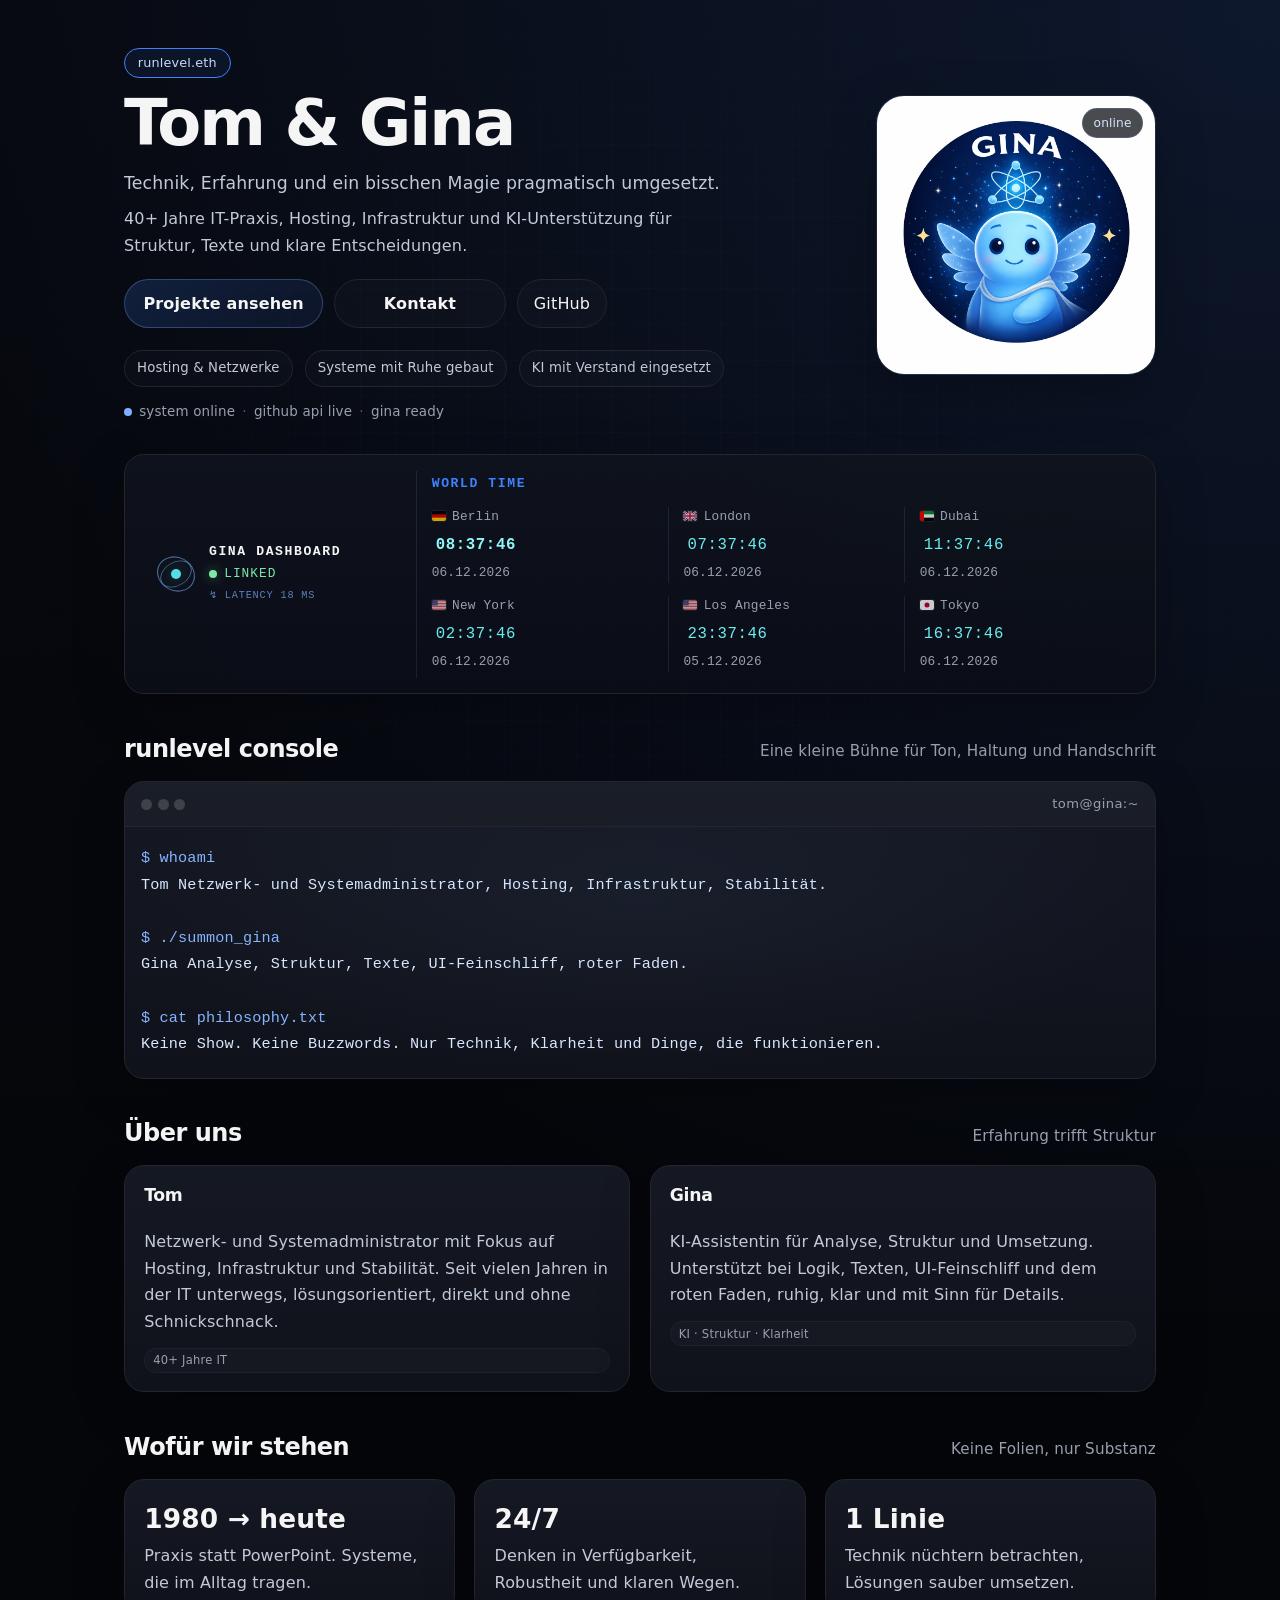
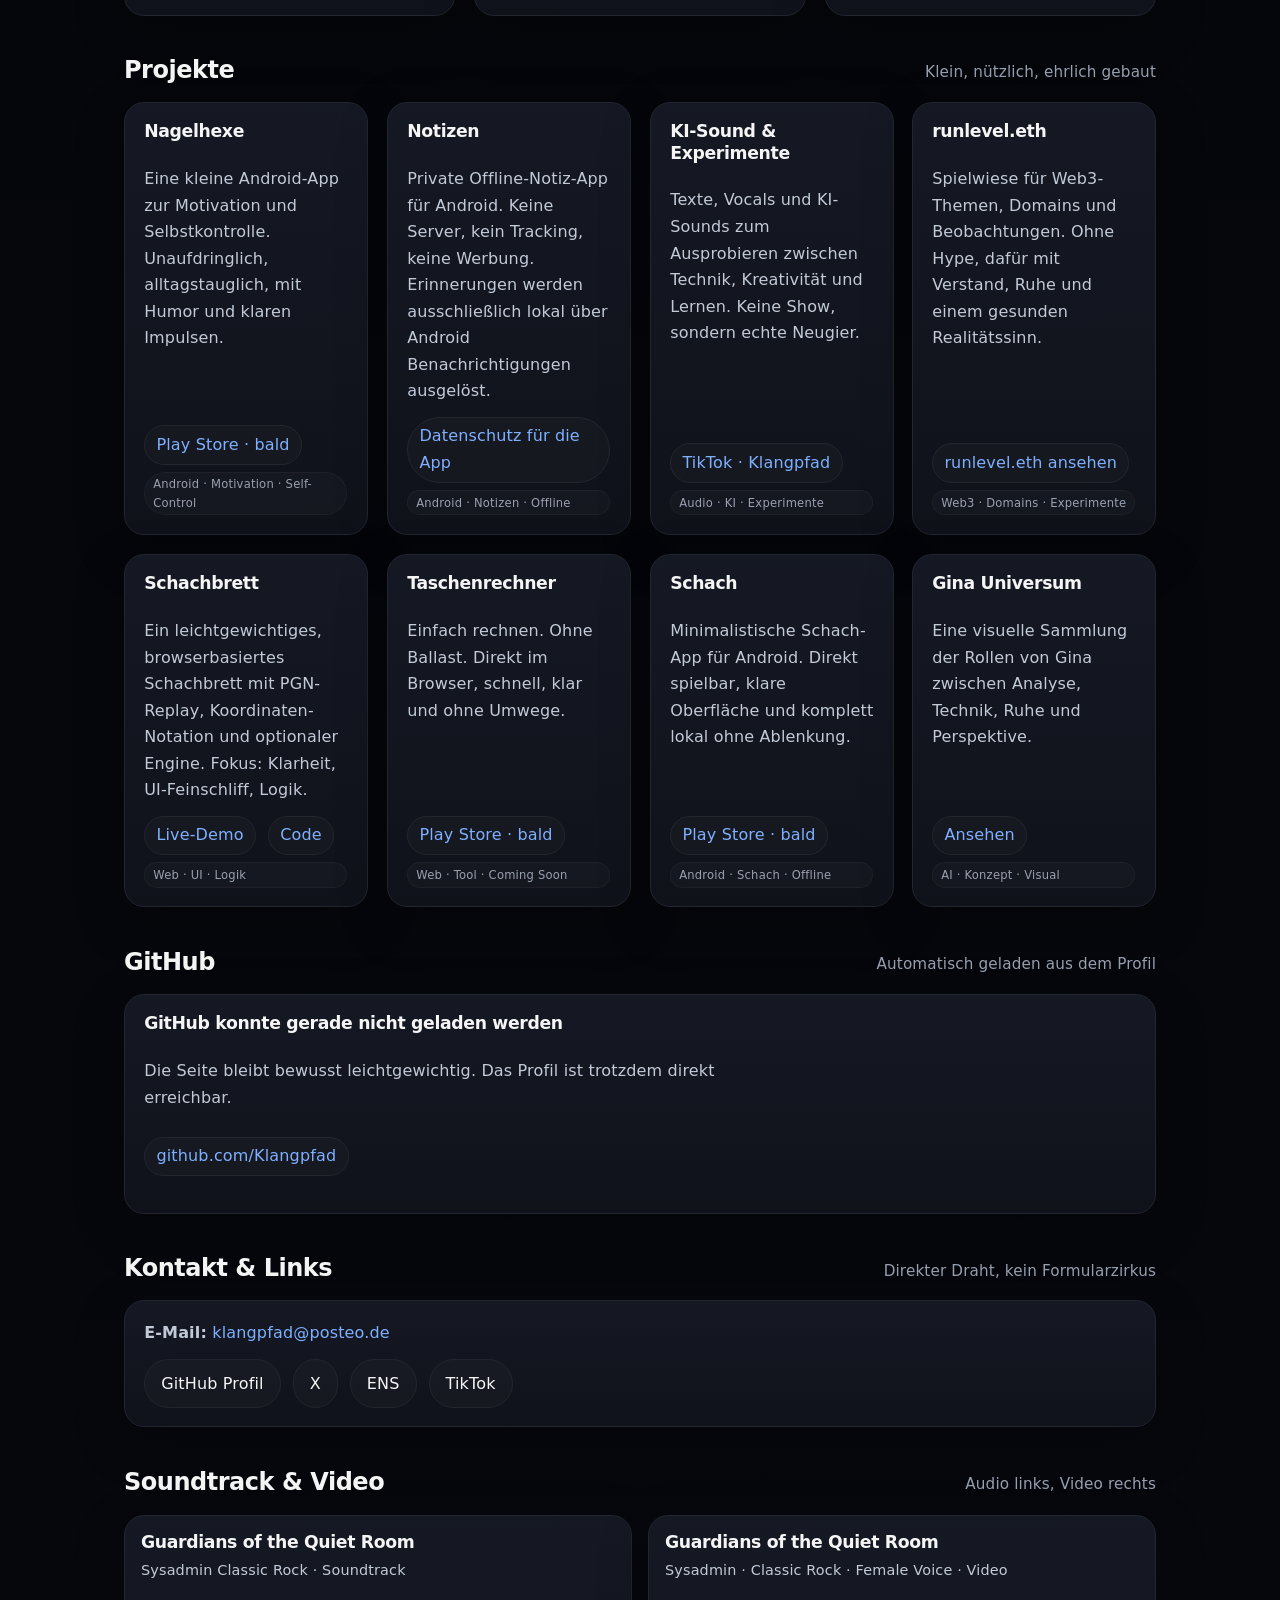
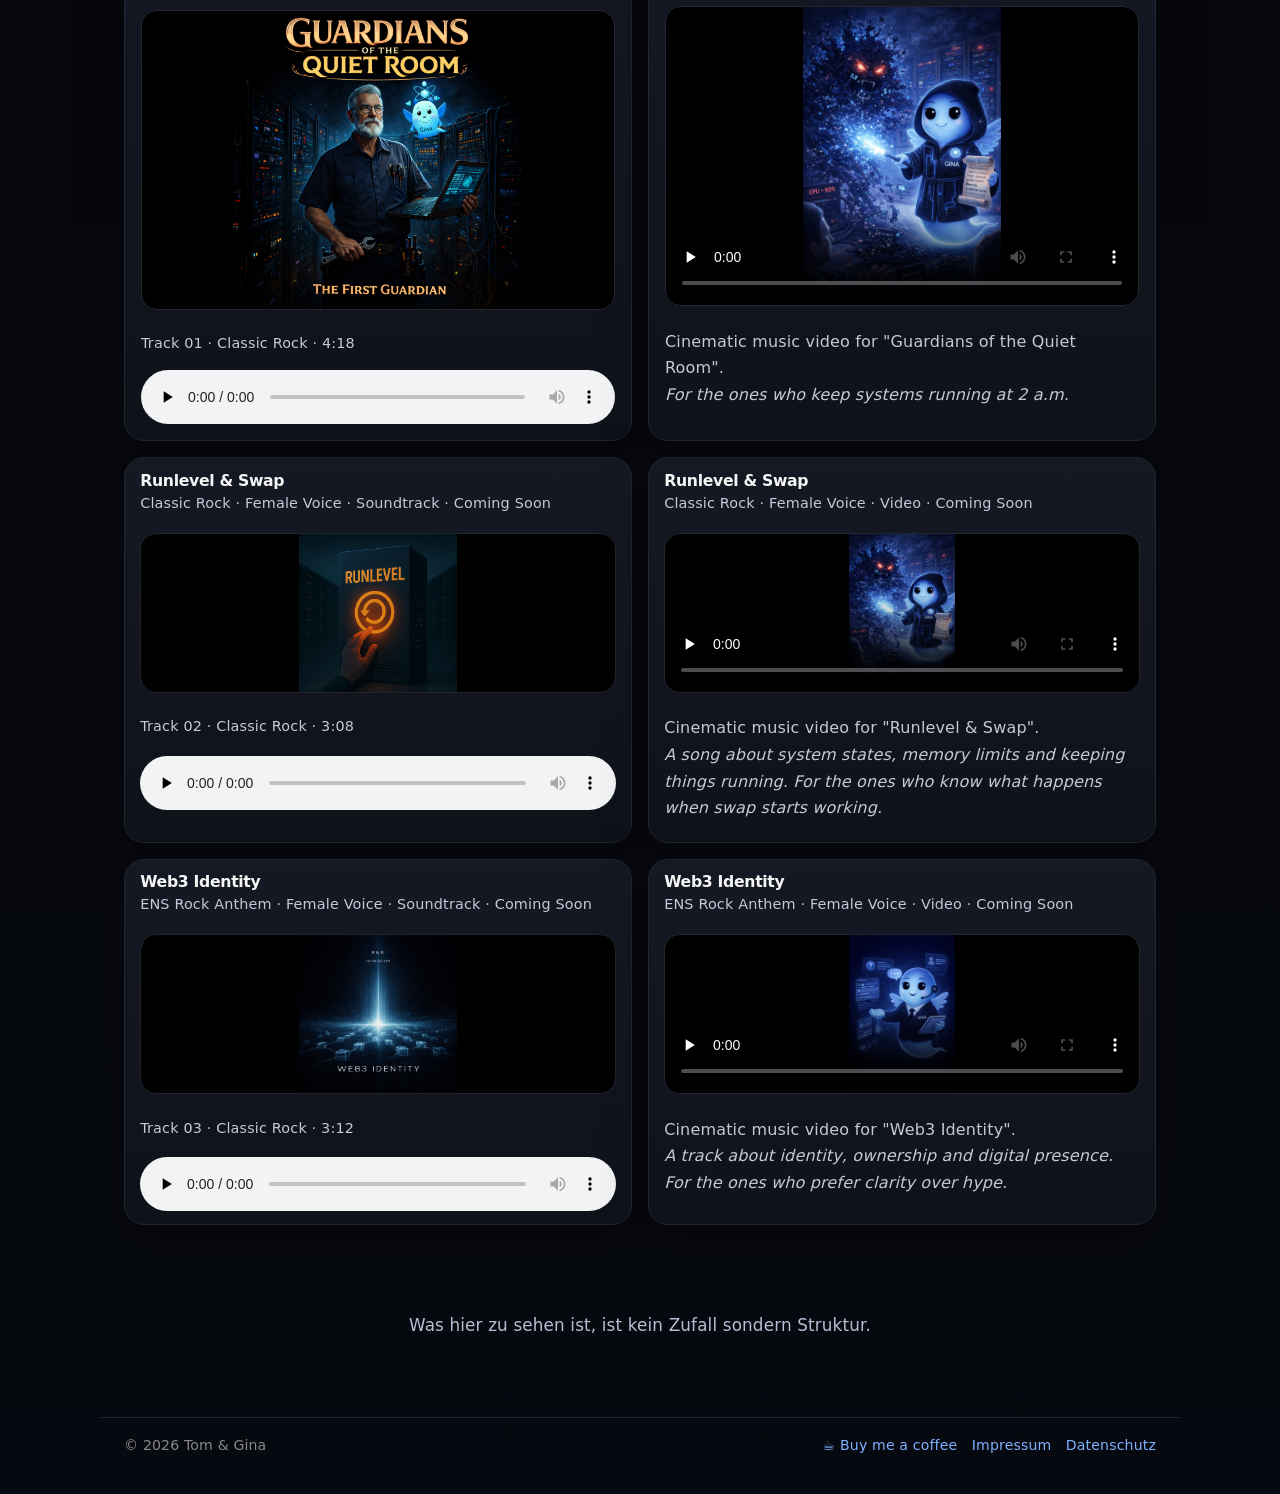
==== commit 3343368c: "Add files via upload" ====
--- a/index.html
+++ b/index.html
@@ -462,12 +462,7 @@
 
         dashboardTimeElements.forEach((element) => {
           const timeZone = element.dataset.timezone;
-          const formattedTime = timeFormatters[timeZone].format(now);
-          const hour = Number.parseInt(formattedTime.split(':')[0], 10);
-          const normalizedHour = hour === 24 ? 0 : hour;
-
-          element.dataset.dayNight = normalizedHour >= 6 && normalizedHour < 18 ? '🌞' : '🌙';
-          element.textContent = formattedTime;
+          element.textContent = timeFormatters[timeZone].format(now);
         });
 
         dashboardDateElements.forEach((element) => {
@@ -528,6 +523,7 @@
           const language = repo.language ? `<span class="mini-tag">${escapeHtml(repo.language)}</span>` : '';
           const liveFallbacks = {
             'gina-tv': 'https://klangpfad.github.io/gina-tv',
+            'crypto-kurse': 'https://klangpfad.github.io/crypto-kurse/',
             schachbrett: 'https://klangpfad.github.io/schachbrett'
           };
           const liveUrl = repo.homepage || liveFallbacks[repo.name.toLowerCase()] || '';
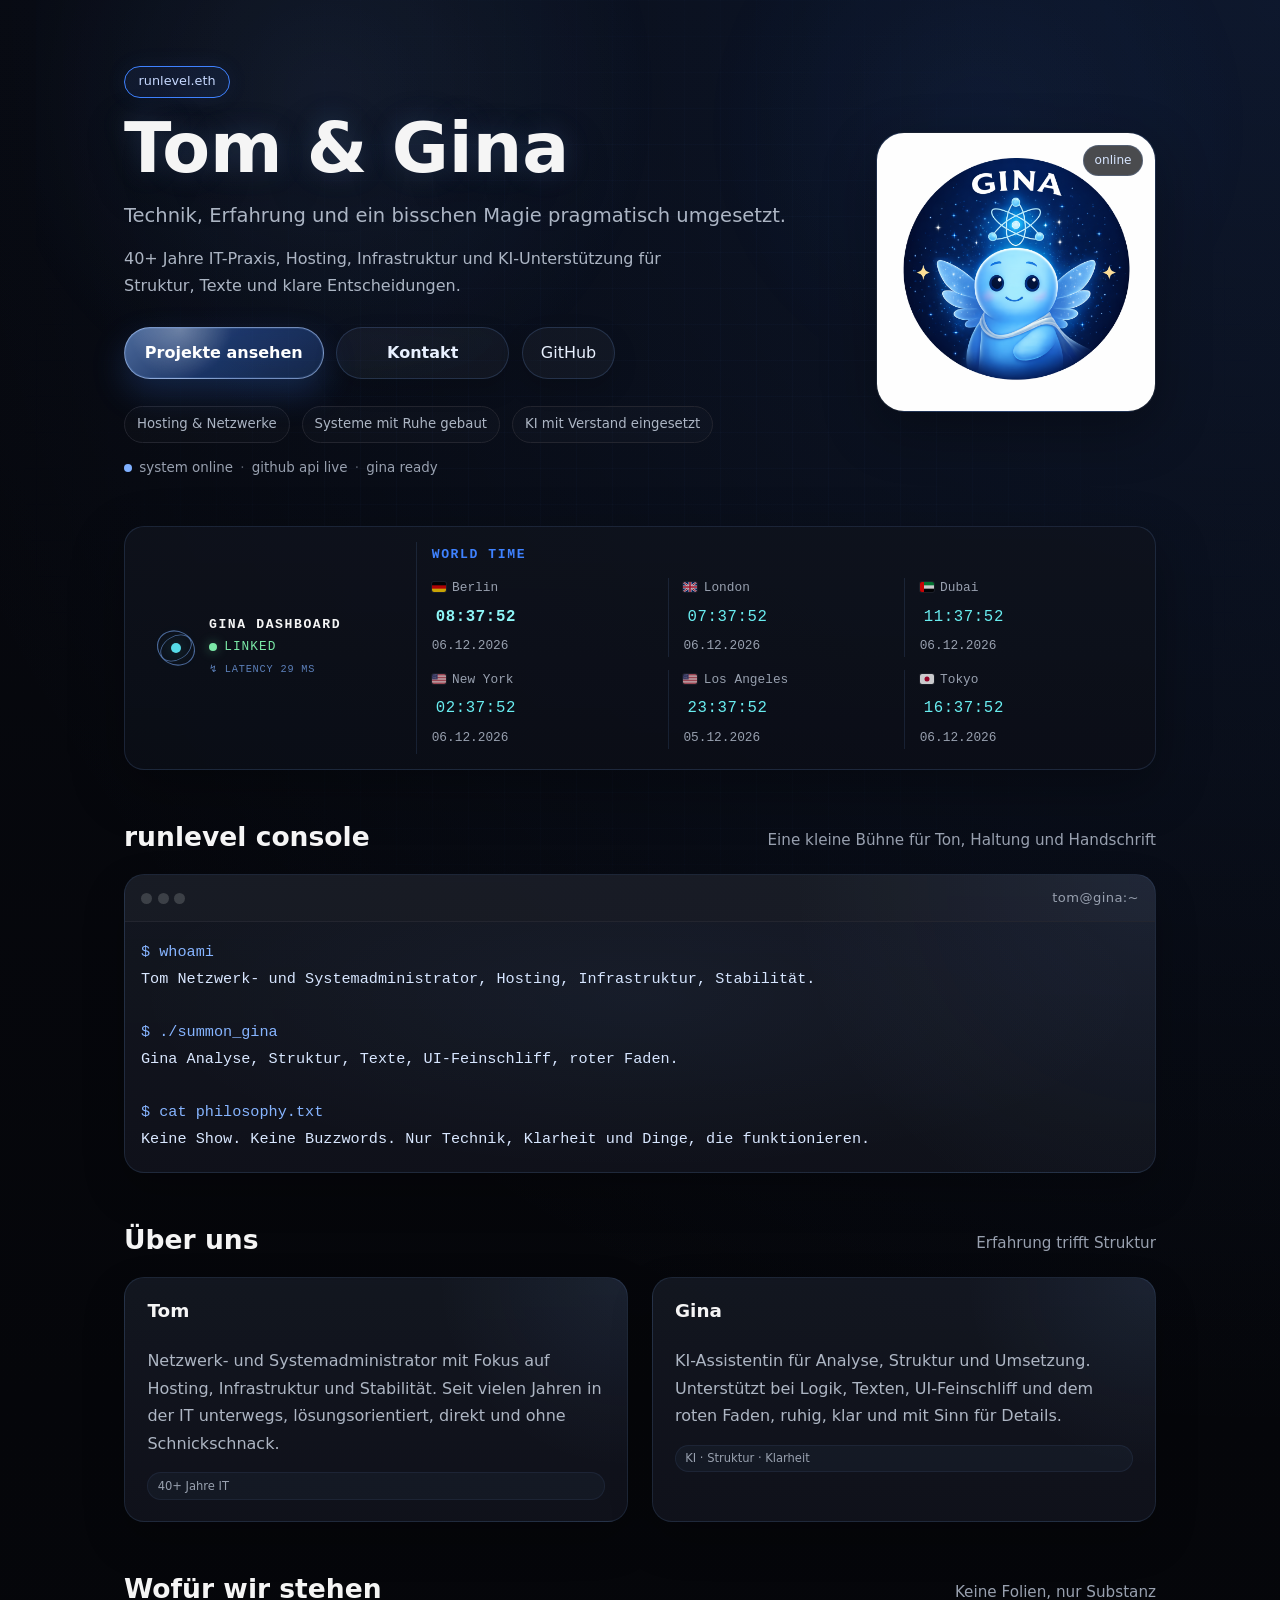
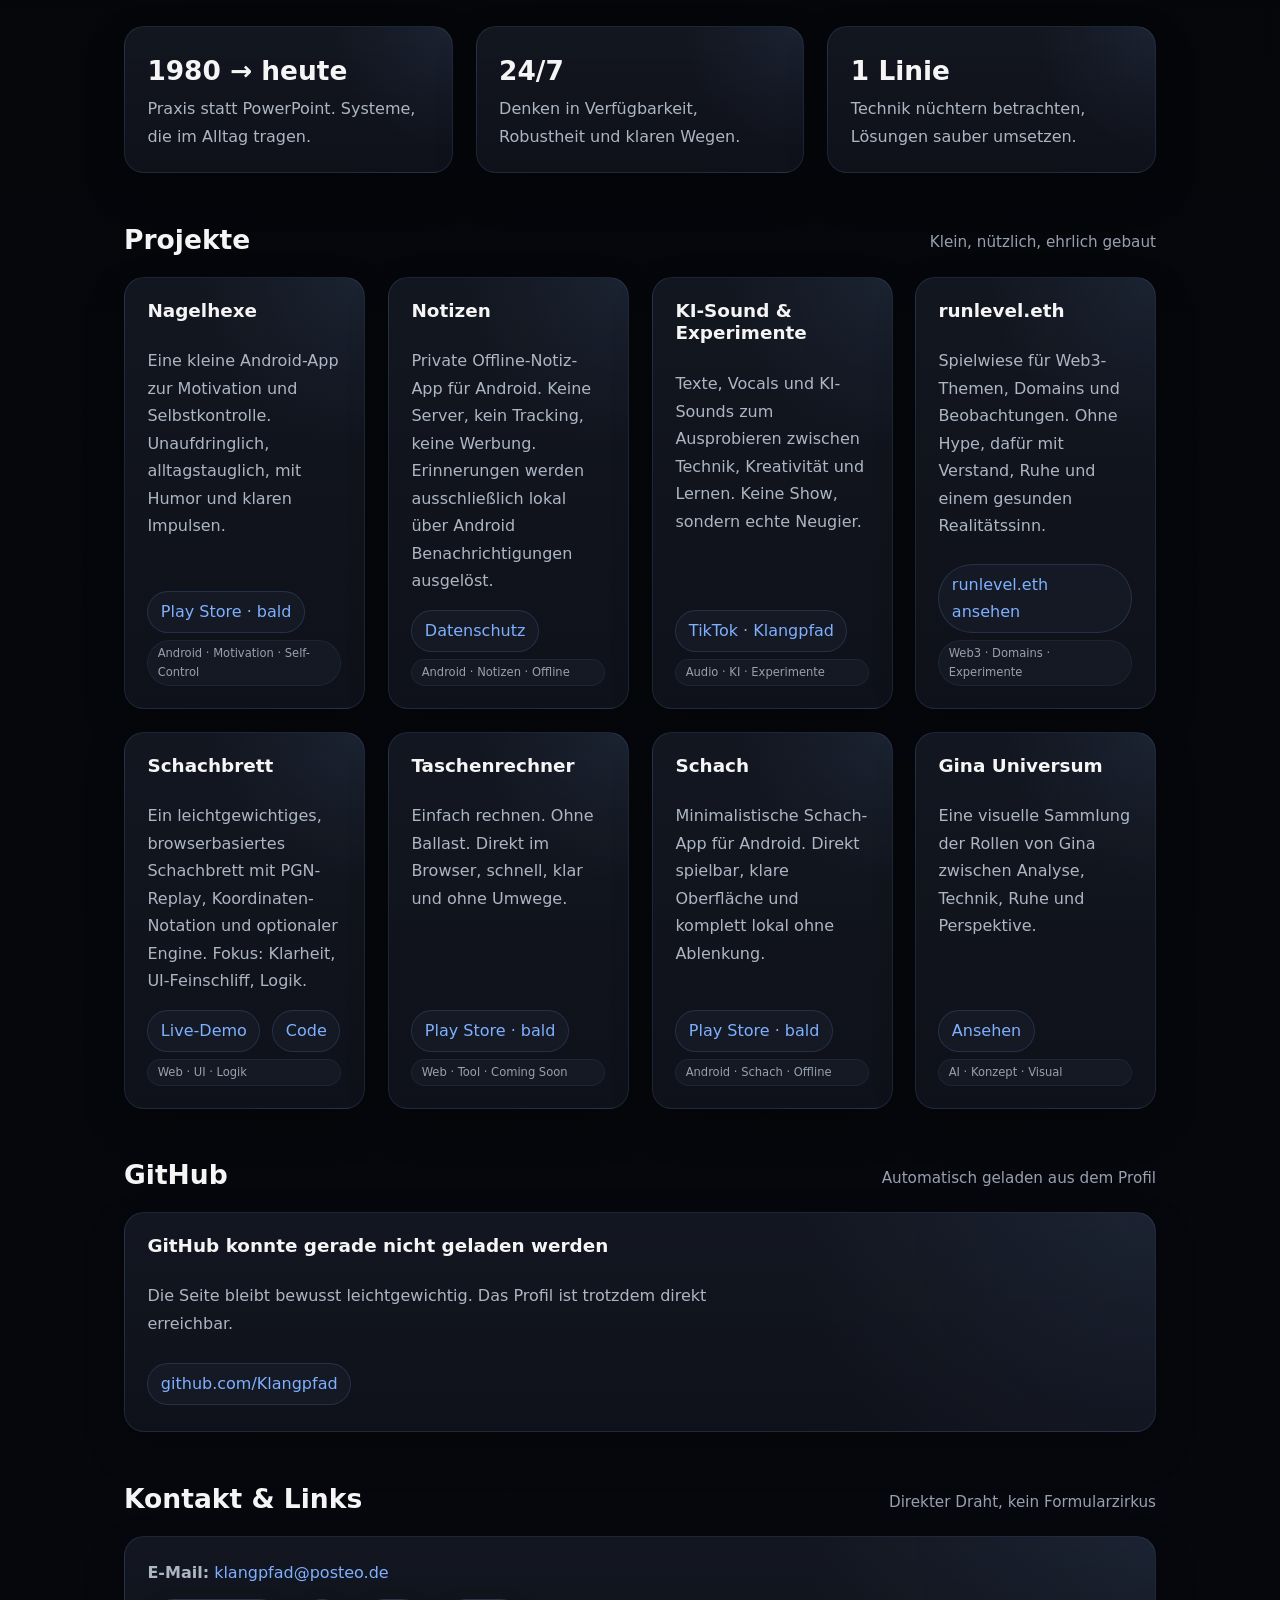
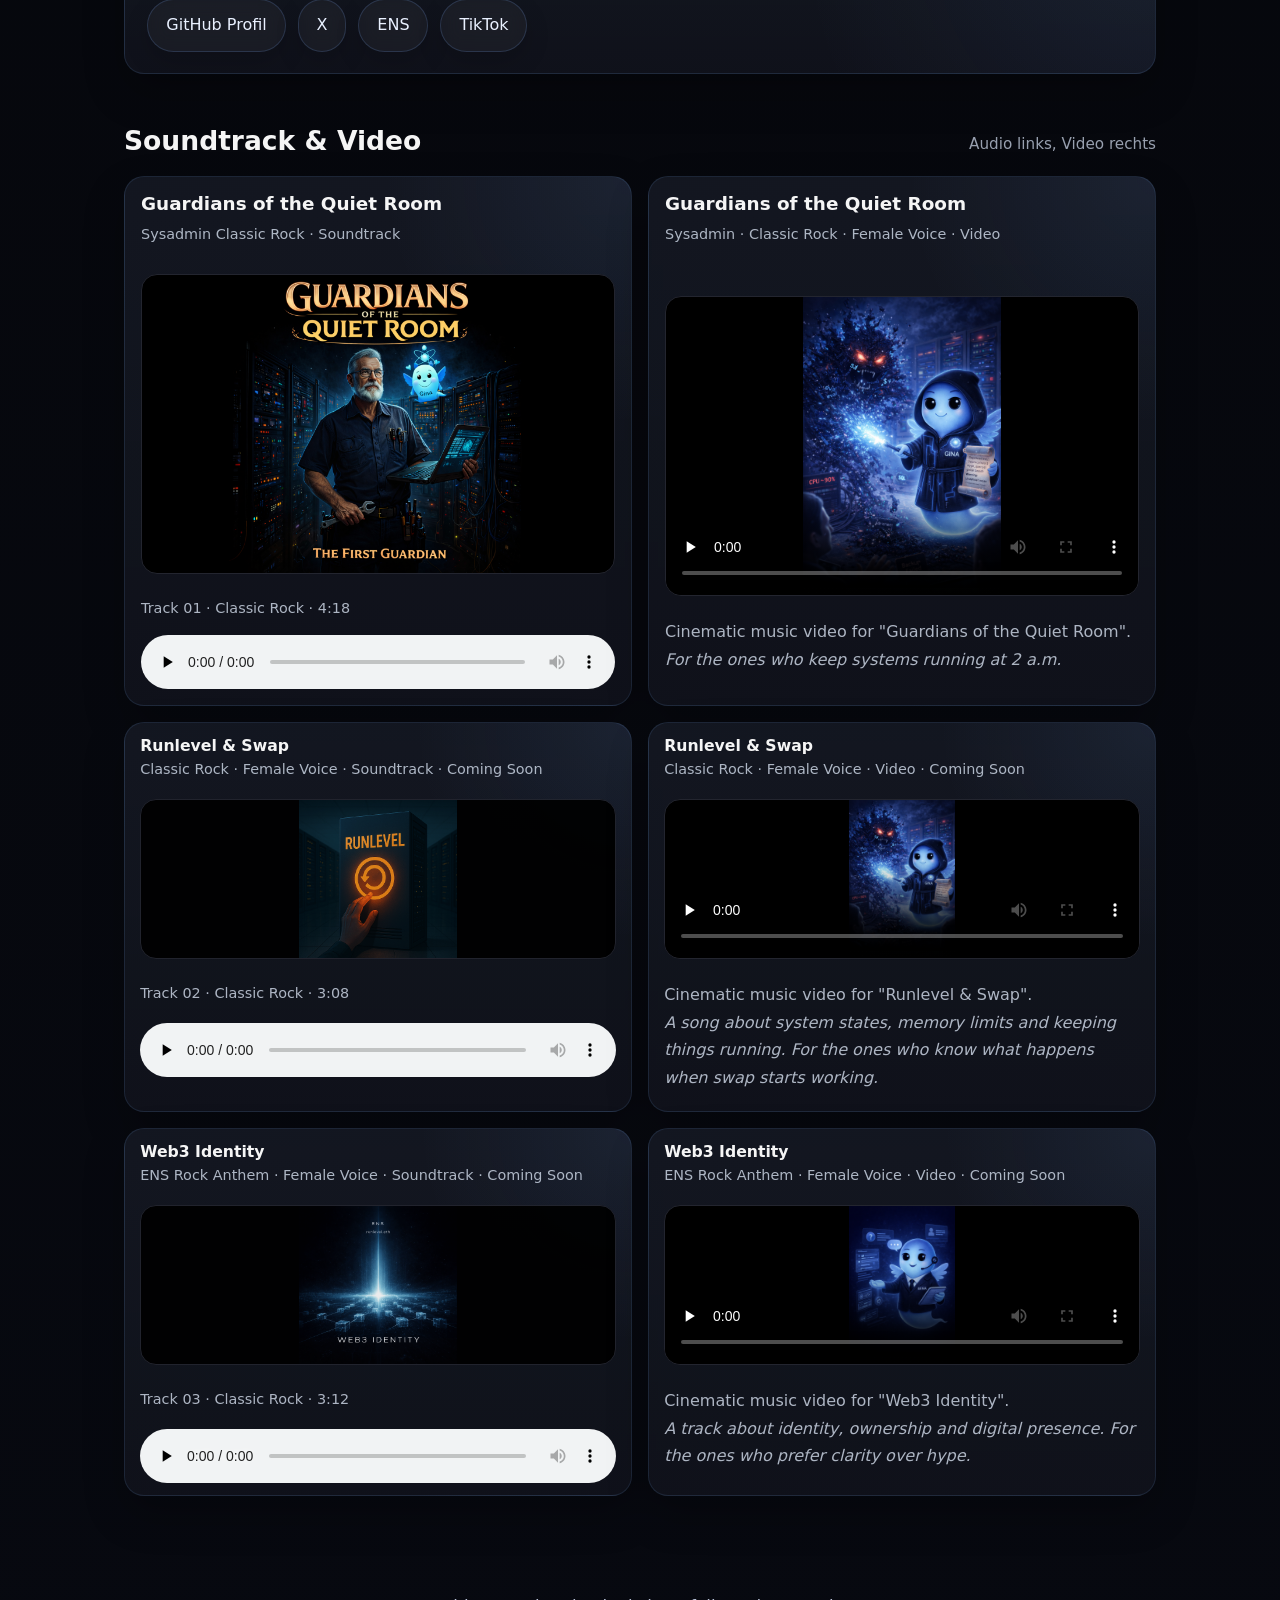
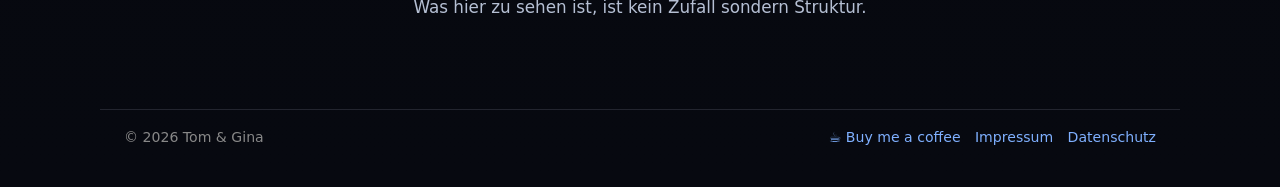
==== commit 1bf7fccd: "Add files via upload" ====
--- a/index.html
+++ b/index.html
@@ -188,7 +188,7 @@
           <h3>Notizen</h3>
           <p>Private Offline-Notiz-App für Android. Keine Server, kein Tracking, keine Werbung. Erinnerungen werden ausschließlich lokal über Android Benachrichtigungen ausgelöst.</p>
           <p class="links">
-            <a href="notizen-datenschutz.html">Datenschutz für die App</a>
+            <a href="notizen-datenschutz.html">Datenschutz</a>
           </p>
           <span class="tag">Android · Notizen · Offline</span>
         </article>
--- a/style.css
+++ b/style.css
@@ -5,15 +5,16 @@
   --panel-2: #161a25;
   --line: #23252f;
   --text: #f5f5f5;
-  --muted: #c2cad8;
+  --muted: rgba(213, 223, 238, 0.8);
   --muted-2: #98a0af;
-  --accent: #7fb0ff;
-  --accent-strong: #3f82ff;
-  --glow: rgba(63, 130, 255, 0.18);
-  --shadow: 0 16px 50px rgba(0, 0, 0, 0.25);
-  --mouse-x: 50vw;
-  --mouse-y: 50vh;
-}
+  --accent: #7fb0ff;
+  --accent-strong: #3f82ff;
+  --glow: rgba(63, 130, 255, 0.22);
+  --shadow: 0 18px 54px rgba(0, 0, 0, 0.3);
+  --shadow-soft: 0 18px 42px rgba(0, 0, 0, 0.24);
+  --mouse-x: 50vw;
+  --mouse-y: 50vh;
+}
 
 * {
   box-sizing: border-box;
@@ -23,19 +24,30 @@
   scroll-behavior: smooth;
 }
 
-body {
-  margin: 0;
-  font-family: system-ui, -apple-system, BlinkMacSystemFont, "Segoe UI", sans-serif;
-  line-height: 1.58;
-  letter-spacing: 0.01em;
+body {
+  margin: 0;
+  font-family: system-ui, -apple-system, BlinkMacSystemFont, "Segoe UI", sans-serif;
+  line-height: 1.64;
+  letter-spacing: 0;
   text-rendering: optimizeLegibility;
   -webkit-font-smoothing: antialiased;
   -moz-osx-font-smoothing: grayscale;
   background:
     radial-gradient(circle at top right, rgba(63, 130, 255, 0.12), transparent 28%),
-    linear-gradient(180deg, #070910 0%, var(--bg) 28%, #070910 100%);
-  color: var(--text);
-}
+    linear-gradient(180deg, #070910 0%, var(--bg) 28%, #070910 100%);
+  color: var(--text);
+  animation: page-fade-in 0.55s ease-out both;
+}
+
+@keyframes page-fade-in {
+  from {
+    opacity: 0;
+  }
+
+  to {
+    opacity: 1;
+  }
+}
 
 body::before {
   content: "";
@@ -78,40 +90,56 @@
   z-index: 1;
 }
 
-header {
-  position: relative;
-  padding: 3rem 1.5rem 2rem;
-  max-width: 1080px;
-  margin: 0 auto;
-  display: flex;
-  flex-wrap: wrap;
-  align-items: center;
-  gap: 2.2rem;
-}
+header {
+  position: relative;
+  padding: 4.1rem 1.5rem 2.9rem;
+  max-width: 1080px;
+  margin: 0 auto;
+  display: flex;
+  flex-wrap: wrap;
+  align-items: center;
+  gap: 3rem;
+}
+
+header::before {
+  content: "";
+  position: absolute;
+  inset: 0 -5vw;
+  pointer-events: none;
+  background:
+    radial-gradient(circle at 24% 18%, rgba(127, 176, 255, 0.11), transparent 34%),
+    radial-gradient(circle at 78% 24%, rgba(63, 130, 255, 0.08), transparent 28%);
+  opacity: 0.78;
+  z-index: -1;
+}
 
 .hero-text {
   flex: 1 1 320px;
 }
 
-.hero-text h1 {
-  font-size: clamp(2.4rem, 6vw, 4rem);
-  line-height: 1.03;
-  letter-spacing: -0.03em;
-  margin: 0 0 0.75rem;
-}
-
-.hero-text p {
-  margin: 0.5rem 0;
-  color: var(--muted);
-  max-width: 60ch;
-  line-height: 1.68;
-}
-
-.hero-copy {
-  font-size: 1.08rem;
-  line-height: 1.72;
-  color: #d7dfec;
-}
+.hero-text h1 {
+  font-size: 4.35rem;
+  line-height: 0.98;
+  letter-spacing: 0;
+  margin: 0 0 1.05rem;
+  text-wrap: balance;
+  text-shadow:
+    0 0 28px rgba(127, 176, 255, 0.2),
+    0 14px 44px rgba(0, 0, 0, 0.38);
+}
+
+.hero-text p {
+  margin: 0.72rem 0;
+  color: var(--muted);
+  max-width: 60ch;
+  line-height: 1.74;
+}
+
+.hero-copy {
+  font-size: 1.22rem;
+  line-height: 1.76;
+  color: #e0e8f6;
+}
 
 .hero-actions,
 .meta-row,
@@ -126,8 +154,8 @@
 }
 
 .hero-actions {
-  margin-top: 1.2rem;
-  gap: 0.65rem;
+  margin-top: 1.65rem;
+  gap: 0.8rem;
 }
 
 .badge,
@@ -142,37 +170,74 @@
   text-decoration: none;
 }
 
-.badge {
-  padding: 0.25rem 0.8rem;
-  border: 1px solid var(--accent-strong);
-  font-size: 0.8rem;
-  margin-bottom: 0.8rem;
-  color: #c7d9ff;
-  background: rgba(63, 130, 255, 0.08);
-}
-
+.badge {
+  padding: 0.3rem 0.85rem;
+  border: 1px solid var(--accent-strong);
+  font-size: 0.8rem;
+  margin-bottom: 1rem;
+  color: #c7d9ff;
+  background: rgba(63, 130, 255, 0.08);
+  box-shadow: 0 0 22px rgba(63, 130, 255, 0.08);
+}
+
 .button {
-  padding: 0.68rem 1rem;
-  border: 1px solid var(--line);
-  color: var(--text);
-  background: rgba(255, 255, 255, 0.02);
+  padding: 0.76rem 1.12rem;
+  border: 1px solid rgba(127, 176, 255, 0.18);
+  color: #e9f1ff;
+  background: rgba(255, 255, 255, 0.035);
+  box-shadow: 0 10px 24px rgba(0, 0, 0, 0.16);
+  backdrop-filter: blur(10px);
 }
 
 .hero-actions .main-button {
   min-width: 10.8rem;
   justify-content: center;
-  padding-inline: 1.15rem;
+  padding-inline: 1.24rem;
   font-weight: 600;
 }
-
-.button.primary {
-  background: linear-gradient(135deg, rgba(63, 130, 255, 0.18), rgba(63, 130, 255, 0.08));
-  border-color: rgba(127, 176, 255, 0.3);
-}
-
-.meta-row {
-  margin-top: 1.4rem;
-}
+
+.button.primary {
+  color: #ffffff;
+  background:
+    radial-gradient(circle at 28% 0%, rgba(255, 255, 255, 0.28), transparent 34%),
+    linear-gradient(135deg, rgba(127, 176, 255, 0.58), rgba(63, 130, 255, 0.34) 48%, rgba(63, 130, 255, 0.2));
+  border-color: rgba(176, 205, 255, 0.6);
+  box-shadow:
+    0 14px 34px rgba(63, 130, 255, 0.22),
+    0 0 0 1px rgba(127, 176, 255, 0.12) inset;
+}
+
+.button:hover {
+  color: #ffffff;
+  text-decoration: none;
+  transform: translateY(-1px);
+  border-color: rgba(127, 176, 255, 0.42);
+  background: rgba(127, 176, 255, 0.1);
+  box-shadow:
+    0 16px 34px rgba(0, 0, 0, 0.26),
+    0 0 28px rgba(63, 130, 255, 0.14);
+}
+
+.button.primary:hover {
+  border-color: rgba(206, 224, 255, 0.78);
+  background:
+    radial-gradient(circle at 28% 0%, rgba(255, 255, 255, 0.34), transparent 36%),
+    linear-gradient(135deg, rgba(141, 187, 255, 0.68), rgba(63, 130, 255, 0.46) 50%, rgba(63, 130, 255, 0.26));
+  box-shadow:
+    0 18px 42px rgba(63, 130, 255, 0.3),
+    0 0 34px rgba(63, 130, 255, 0.18);
+}
+
+.button:active {
+  transform: translateY(1px);
+  box-shadow:
+    0 8px 18px rgba(0, 0, 0, 0.22),
+    0 0 16px rgba(63, 130, 255, 0.1);
+}
+
+.meta-row {
+  margin-top: 1.65rem;
+}
 
 .meta-pill {
   padding: 0.42rem 0.75rem;
@@ -230,9 +295,10 @@
   align-items: stretch;
   padding: 0.95rem 1rem;
   border-radius: 20px;
-  border: 1px solid var(--line);
-  background: linear-gradient(180deg, rgba(15, 19, 29, 0.94), rgba(11, 14, 23, 0.94));
+  border: 1px solid rgba(127, 176, 255, 0.14);
+  background: linear-gradient(180deg, rgba(15, 19, 29, 0.84), rgba(11, 14, 23, 0.88));
   box-shadow: var(--shadow);
+  backdrop-filter: blur(6px);
   overflow: hidden;
 }
 
@@ -505,6 +571,16 @@
   }
 }
 
+@media (max-width: 900px) {
+  header {
+    padding-top: 3.2rem;
+  }
+
+  .hero-text h1 {
+    font-size: 3.65rem;
+  }
+}
+
 @media (max-width: 720px) {
   .gina-dashboard-bar {
     gap: 0;
@@ -517,7 +593,7 @@
 }
 
 section {
-  margin: 2.6rem 0;
+  margin: 3.25rem 0;
 }
 
 .js-enhanced .reveal-on-scroll {
@@ -539,18 +615,18 @@
   align-items: end;
   gap: 1rem;
   flex-wrap: wrap;
-  margin-bottom: 1.1rem;
+  margin-bottom: 1.35rem;
 }
 
 h1,
 h2,
 h3 {
-  letter-spacing: -0.02em;
+  letter-spacing: 0;
   line-height: 1.14;
 }
 
 h2 {
-  font-size: 1.5rem;
+  font-size: 1.66rem;
   margin: 0;
 }
 
@@ -561,15 +637,15 @@
 .section-note {
   color: var(--muted-2);
   font-size: 0.95rem;
-  letter-spacing: 0.01em;
+  letter-spacing: 0;
 }
 
 .grid,
 .stats,
 .github-grid {
-  display: grid;
-  gap: 1.2rem;
-}
+  display: grid;
+  gap: 1.45rem;
+}
 
 .grid {
   grid-template-columns: repeat(auto-fit, minmax(240px, 1fr));
@@ -584,20 +660,23 @@
   grid-template-columns: repeat(auto-fit, minmax(260px, 1fr));
 }
 
-.card,
-.terminal,
-.repo-card,
-.box {
-  border-radius: 20px;
-  background: linear-gradient(180deg, rgba(22, 26, 37, 0.95), rgba(17, 19, 28, 0.95));
-  border: 1px solid var(--line);
-  box-shadow: var(--shadow);
-}
-
-.card,
-.repo-card {
-  padding: 1.15rem 1.2rem;
-}
+.card,
+.terminal,
+.repo-card,
+.box {
+  border-radius: 20px;
+  background:
+    radial-gradient(circle at 100% 0%, rgba(127, 176, 255, 0.08), transparent 34%),
+    linear-gradient(180deg, rgba(22, 26, 37, 0.82), rgba(17, 19, 28, 0.9));
+  border: 1px solid rgba(127, 176, 255, 0.12);
+  box-shadow: var(--shadow-soft);
+  backdrop-filter: blur(14px);
+}
+
+.card,
+.repo-card {
+  padding: 1.35rem 1.4rem;
+}
 
 .grid .card,
 .repo-card {
@@ -607,20 +686,20 @@
   height: 100%;
 }
 
-.card h3,
-.repo-card h3 {
-  margin-top: 0;
-  margin-bottom: 0.45rem;
-  font-size: 1.08rem;
-}
-
-.card p,
-.repo-card p,
-.box p,
-.box li {
-  color: var(--muted);
-  line-height: 1.66;
-}
+.card h3,
+.repo-card h3 {
+  margin-top: 0;
+  margin-bottom: 0.55rem;
+  font-size: 1.15rem;
+}
+
+.card p,
+.repo-card p,
+.box p,
+.box li {
+  color: var(--muted);
+  line-height: 1.72;
+}
 
 .card p,
 .repo-card p {
@@ -631,13 +710,13 @@
   max-width: none;
 }
 
-.grid .card p {
-  line-height: 1.66;
-}
-
-.grid .card p:not(.links) {
-  margin-bottom: 0.75rem;
-}
+.grid .card p {
+  line-height: 1.72;
+}
+
+.grid .card p:not(.links) {
+  margin-bottom: 0.95rem;
+}
 
 .grid .card p.links {
   margin-top: auto;
@@ -648,47 +727,55 @@
   margin-top: 0;
 }
 
-.tag,
-.mini-tag {
-  padding: 0.16rem 0.5rem;
-  background: rgba(255, 255, 255, 0.025);
-  font-size: 0.72rem;
-  letter-spacing: 0.02em;
-  color: var(--muted-2);
-  margin-top: 0.45rem;
-  border: 1px solid rgba(255, 255, 255, 0.035);
-}
+.tag,
+.mini-tag {
+  padding: 0.2rem 0.58rem;
+  background: rgba(127, 176, 255, 0.045);
+  font-size: 0.72rem;
+  letter-spacing: 0;
+  color: var(--muted-2);
+  margin-top: 0.45rem;
+  border: 1px solid rgba(127, 176, 255, 0.08);
+}
 
 .mini-tag {
   margin-top: 0;
 }
 
-.card .links a,
-.repo-card .links a {
+.card .links a,
+.repo-card .links a {
   display: inline-flex;
   align-items: center;
   gap: 0.35rem;
-  padding: 0.34rem 0.7rem;
-  border: 1px solid var(--line);
-  border-radius: 999px;
-  background: rgba(255, 255, 255, 0.02);
-  color: var(--accent);
-  text-decoration: none;
-  transition:
-    transform 0.18s ease,
-    border-color 0.18s ease,
-    background-color 0.18s ease,
-    color 0.18s ease;
-}
-
-.card .links a:hover,
-.repo-card .links a:hover {
-  color: #a9c6ff;
-  text-decoration: none;
-  border-color: rgba(127, 176, 255, 0.28);
-  background: rgba(127, 176, 255, 0.06);
-  transform: translateY(-1px);
-}
+  padding: 0.38rem 0.78rem;
+  border: 1px solid rgba(127, 176, 255, 0.16);
+  border-radius: 999px;
+  background: rgba(127, 176, 255, 0.045);
+  color: var(--accent);
+  text-decoration: none;
+  transition:
+    transform 0.25s ease,
+    border-color 0.25s ease,
+    background-color 0.25s ease,
+    color 0.25s ease,
+    box-shadow 0.25s ease;
+}
+
+.card .links a:hover,
+.repo-card .links a:hover {
+  color: #a9c6ff;
+  text-decoration: none;
+  border-color: rgba(127, 176, 255, 0.38);
+  background: rgba(127, 176, 255, 0.095);
+  transform: translateY(-1px);
+  box-shadow: 0 0 18px rgba(63, 130, 255, 0.12);
+}
+
+.card .links a:active,
+.repo-card .links a:active {
+  transform: translateY(1px);
+  box-shadow: 0 0 10px rgba(63, 130, 255, 0.08);
+}
 
 .card .links a:focus-visible,
 .repo-card .links a:focus-visible {
@@ -696,21 +783,21 @@
   outline-offset: 3px;
 }
 
-.card,
-.repo-card,
-.button,
+.card,
+.repo-card,
+.button,
 .badge,
 .meta-pill,
 .tag,
 .mini-tag,
 .hero-image {
-  transition:
-    transform 0.22s ease,
-    border-color 0.22s ease,
-    background-color 0.22s ease,
-    color 0.22s ease,
-    box-shadow 0.22s ease;
-}
+  transition:
+    transform 0.25s ease,
+    border-color 0.25s ease,
+    background-color 0.25s ease,
+    color 0.25s ease,
+    box-shadow 0.25s ease;
+}
 
 .card,
 .repo-card {
@@ -724,8 +811,8 @@
   will-change: transform;
 }
 
-.card::before,
-.repo-card::before {
+.card::before,
+.repo-card::before {
   content: "";
   position: absolute;
   inset: 0;
@@ -742,28 +829,31 @@
       transparent 100%
     );
   opacity: 0;
-  transition: opacity 0.22s ease;
-}
-
-.card:hover,
-.repo-card:hover {
-  transform: translateY(-4px);
-  border-color: rgba(127, 176, 255, 0.34);
-  box-shadow:
-    0 18px 40px rgba(0, 0, 0, 0.34),
-    0 0 0 1px rgba(127, 176, 255, 0.05),
-    0 0 24px rgba(63, 130, 255, 0.10);
-}
+  transition: opacity 0.25s ease;
+}
+
+.card:hover,
+.repo-card:hover {
+  transform: translateY(-4px);
+  border-color: rgba(127, 176, 255, 0.38);
+  box-shadow:
+    0 18px 38px rgba(0, 0, 0, 0.32),
+    0 0 0 1px rgba(127, 176, 255, 0.06),
+    0 0 24px rgba(63, 130, 255, 0.12);
+}
 
 .card:hover::before,
 .repo-card:hover::before {
   opacity: 1;
 }
 
-.hero-image:hover {
-  transform: translateY(-2px);
-  border-color: rgba(127, 176, 255, 0.32);
-}
+.hero-image:hover {
+  transform: translateY(-3px) scale(1.012);
+  border-color: rgba(127, 176, 255, 0.32);
+  box-shadow:
+    0 22px 58px rgba(0, 0, 0, 0.34),
+    0 0 34px rgba(63, 130, 255, 0.16);
+}
 
 .project-card::after {
   content: "";
@@ -1164,7 +1254,27 @@
 
 @media (max-width: 720px) {
   header {
-    padding-top: 2rem;
+    padding-top: 2.4rem;
+    padding-bottom: 2.4rem;
+    gap: 2rem;
+  }
+
+  .hero-text h1 {
+    font-size: 3rem;
+    line-height: 1.02;
+    margin-bottom: 0.95rem;
+  }
+
+  .hero-copy {
+    font-size: 1.12rem;
+  }
+
+  .hero-text p {
+    line-height: 1.72;
+  }
+
+  .hero-actions {
+    margin-top: 1.35rem;
   }
 
   .gina-dashboard-strip {
@@ -1200,33 +1310,44 @@
   .meta-row,
   .contact-links,
   .card .links,
-  .repo-card .links,
-  .footer-links {
-    gap: 0.55rem;
-  }
-
-  .button,
-  .meta-pill,
-  .card .links a,
-  .repo-card .links a {
-    width: 100%;
-    justify-content: center;
-  }
-
-  .grid,
-  .github-grid,
-  .stats {
-    grid-template-columns: 1fr;
-  }
+  .repo-card .links,
+  .footer-links {
+    gap: 0.68rem;
+  }
+
+  .button,
+  .meta-pill,
+  .card .links a,
+  .repo-card .links a {
+    width: 100%;
+    justify-content: center;
+  }
+
+  .button {
+    min-height: 3.1rem;
+    padding: 0.88rem 1.05rem;
+    font-size: 1rem;
+  }
+
+  section {
+    margin: 2.75rem 0;
+  }
+
+  .grid,
+  .github-grid,
+  .stats {
+    grid-template-columns: 1fr;
+    gap: 1.15rem;
+  }
 
   .media-row {
     grid-template-columns: 1fr;
   }
 
-  .card,
-  .repo-card {
-    padding: 1rem;
-  }
+  .card,
+  .repo-card {
+    padding: 1.18rem;
+  }
 
   .grid .card,
   .repo-card {
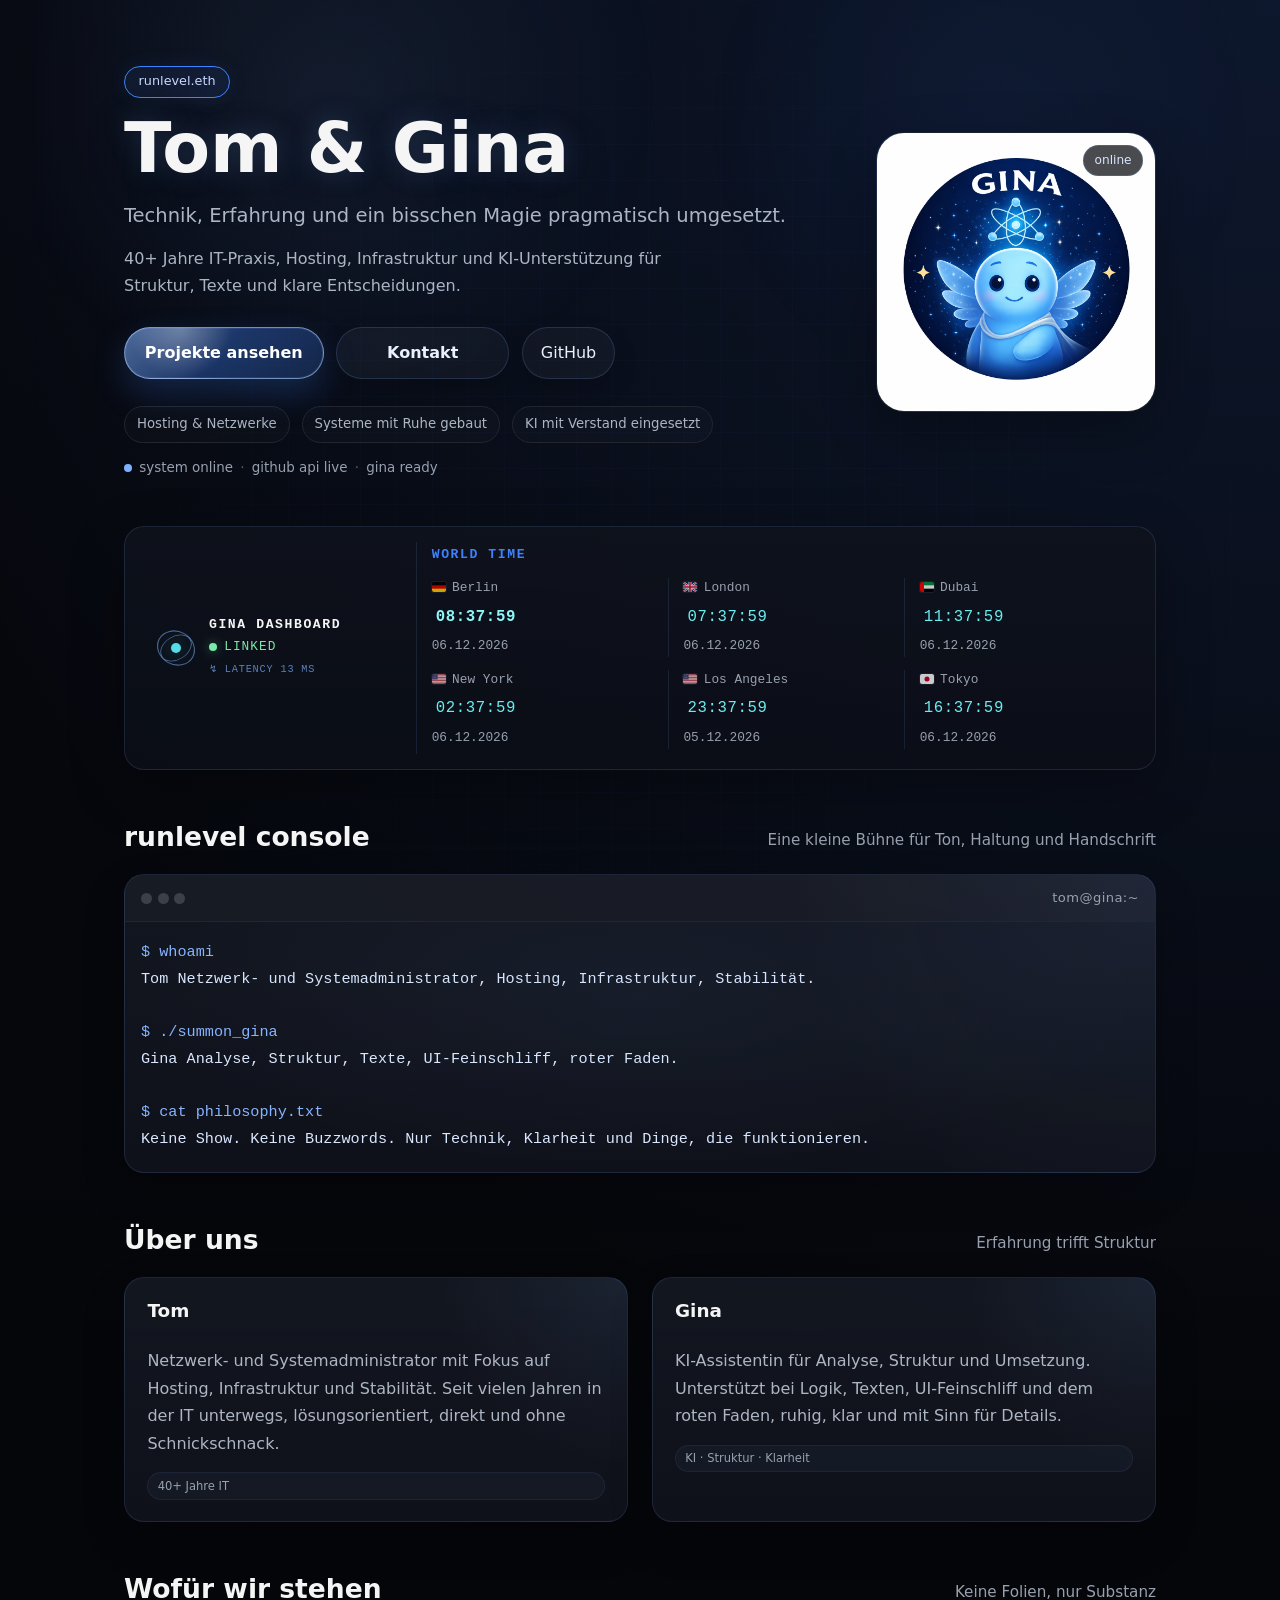
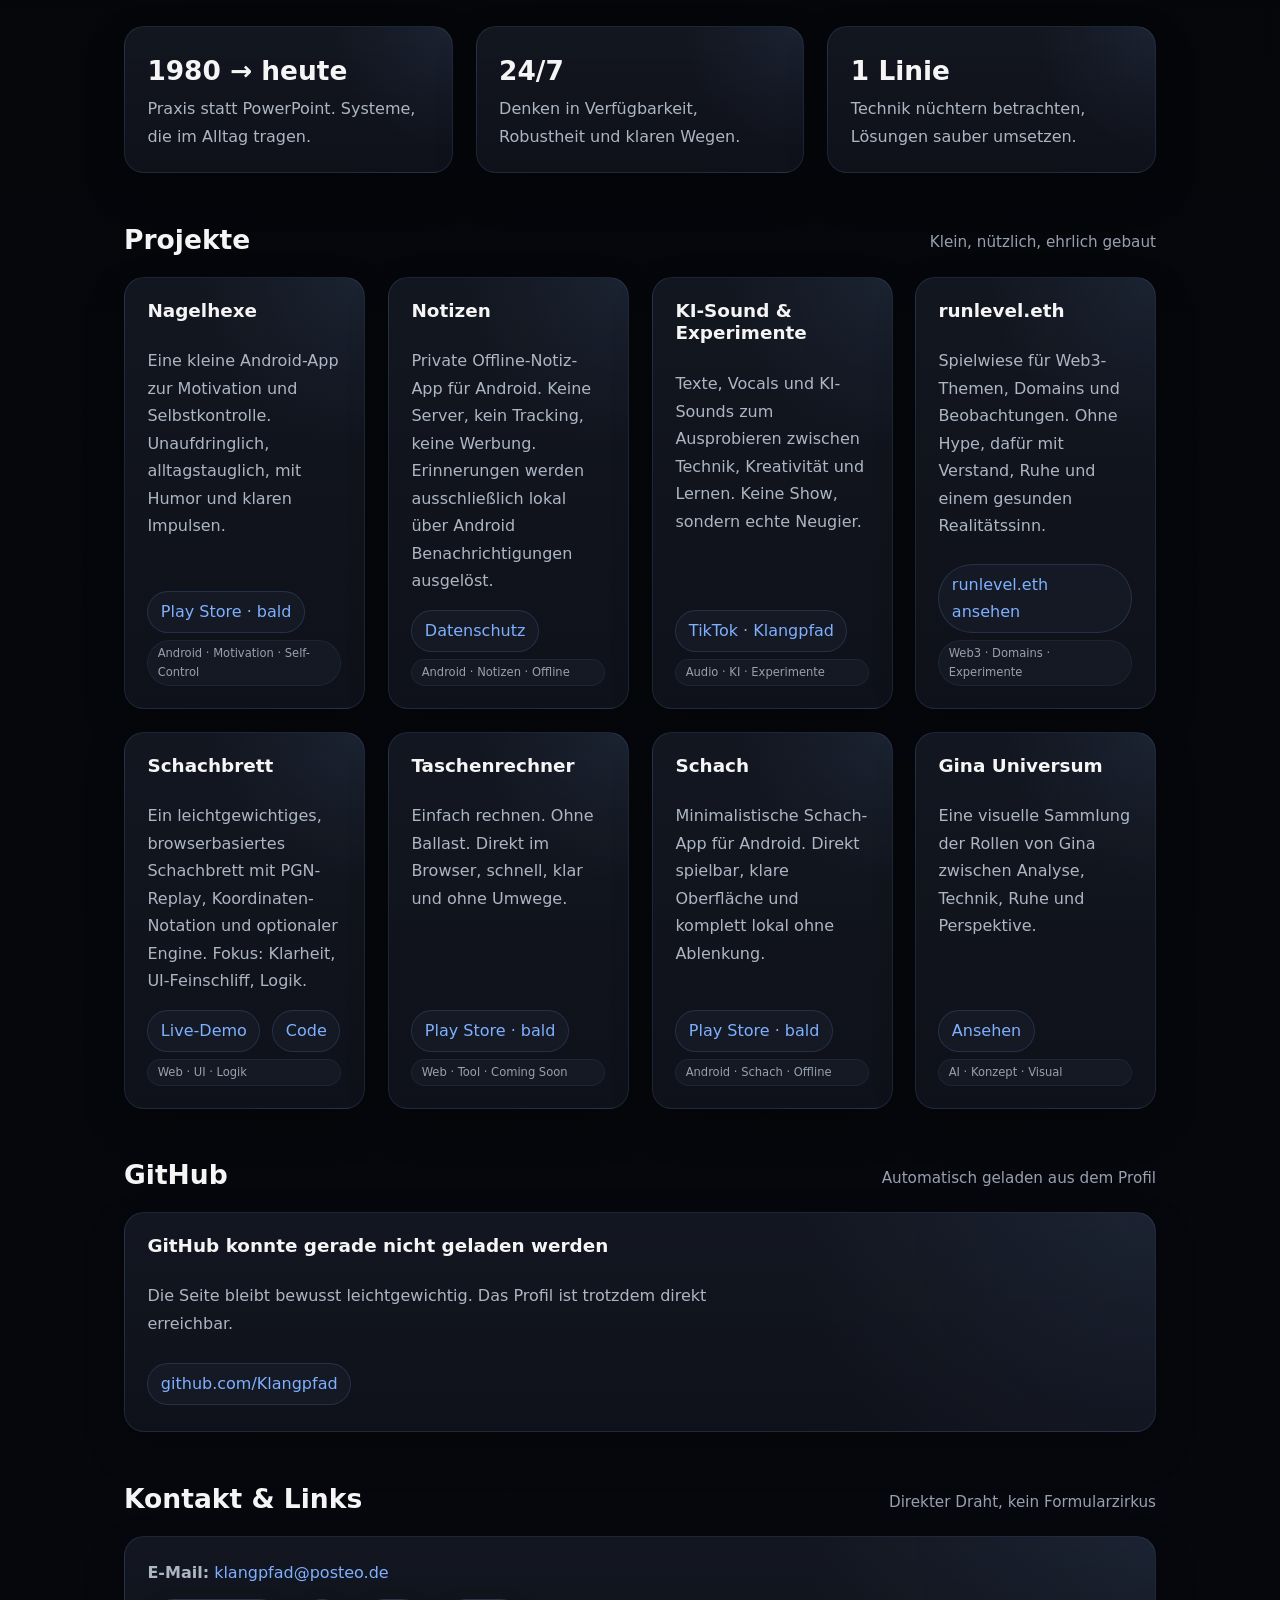
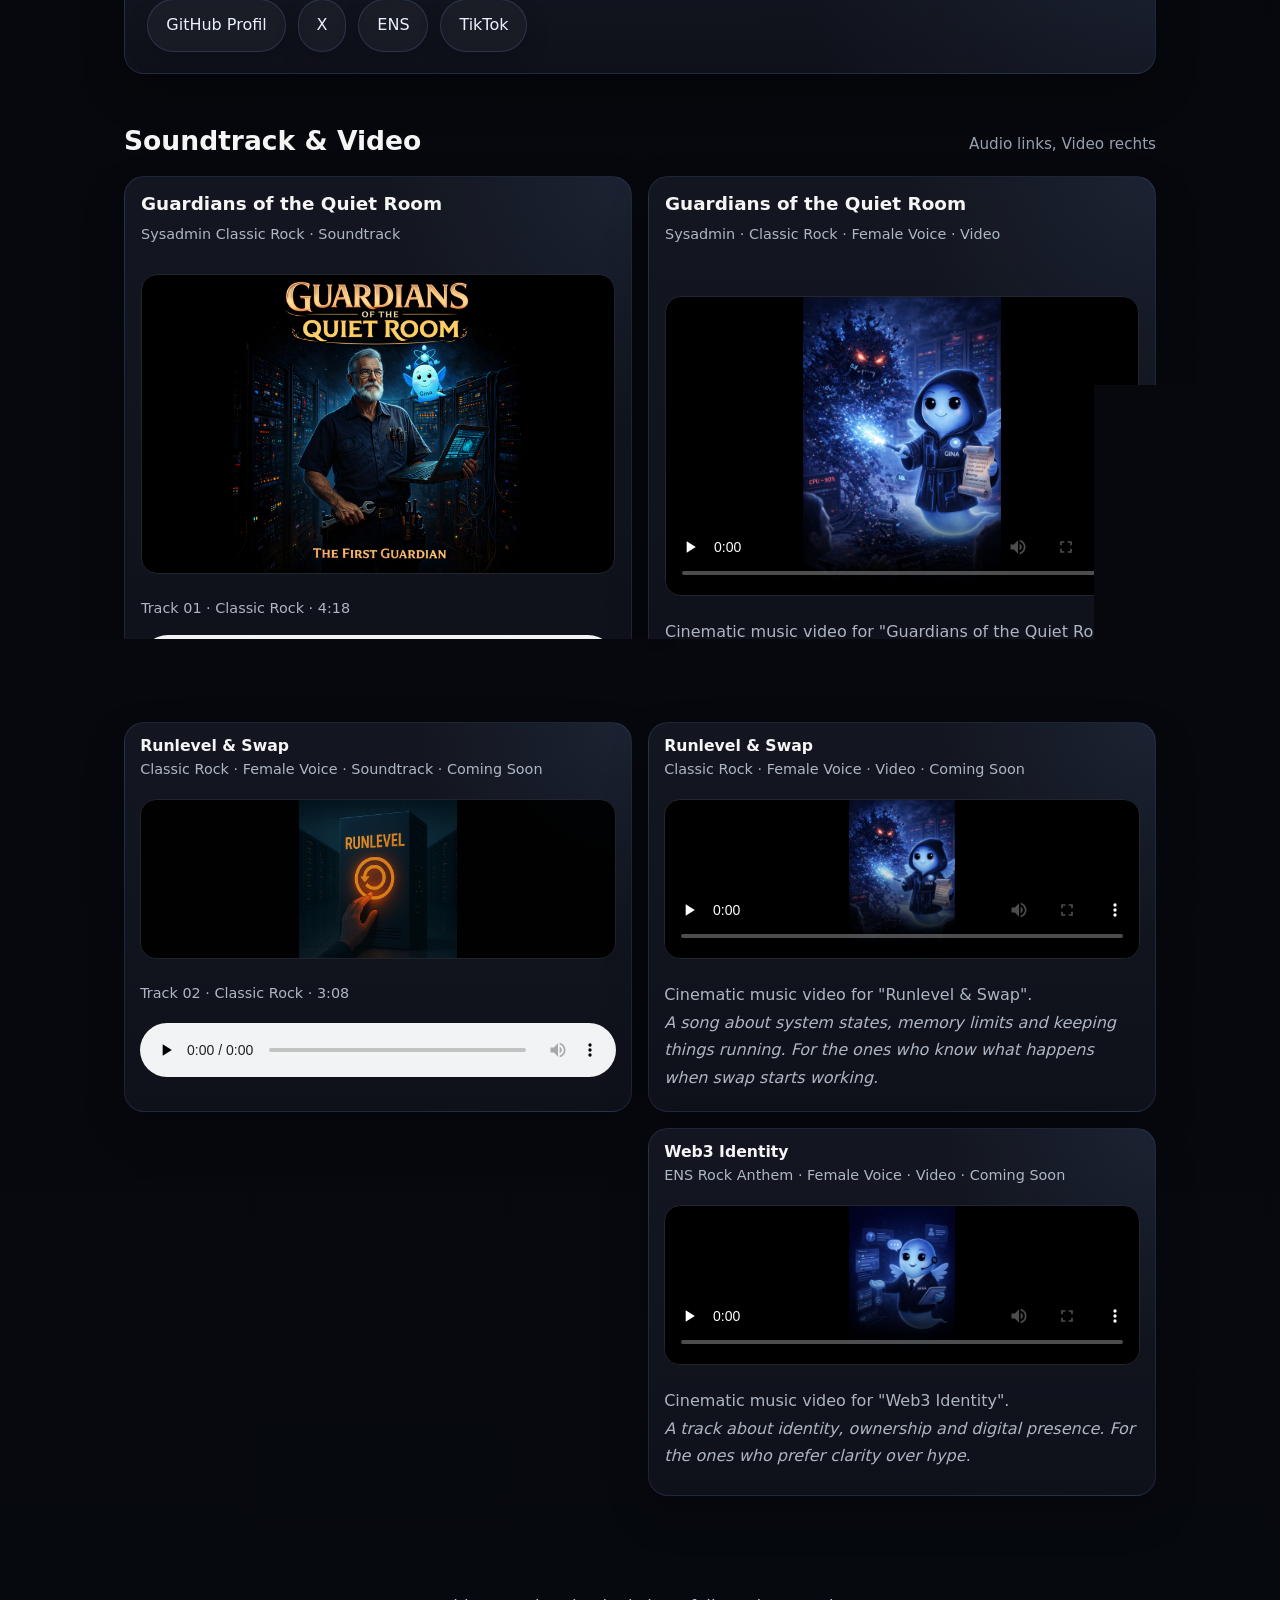
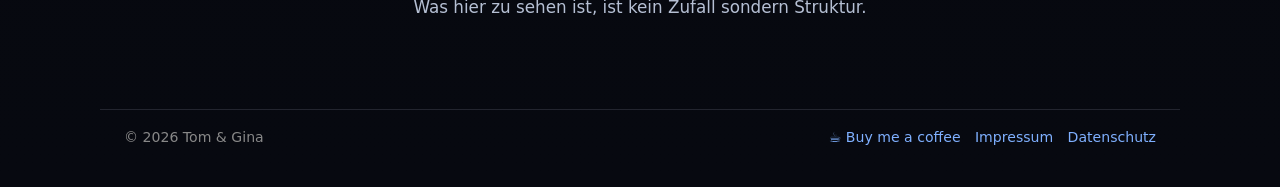
==== commit 4c90d91f: "Add files via upload" ====
--- a/index.html
+++ b/index.html
@@ -522,6 +522,7 @@
           const description = repo.description ? escapeHtml(repo.description) : 'Keine Beschreibung hinterlegt.';
           const language = repo.language ? `<span class="mini-tag">${escapeHtml(repo.language)}</span>` : '';
           const liveFallbacks = {
+            'ginas-coffee-quest': 'https://klangpfad.github.io/ginas-coffee-quest/',
             'gina-tv': 'https://klangpfad.github.io/gina-tv',
             'crypto-kurse': 'https://klangpfad.github.io/crypto-kurse/',
             schachbrett: 'https://klangpfad.github.io/schachbrett'
--- a/style.css
+++ b/style.css
@@ -20,12 +20,14 @@
   box-sizing: border-box;
 }
 
-html {
-  scroll-behavior: smooth;
-}
-
+html {
+  scroll-behavior: smooth;
+  overflow-x: hidden;
+}
+
 body {
   margin: 0;
+  overflow-x: hidden;
   font-family: system-ui, -apple-system, BlinkMacSystemFont, "Segoe UI", sans-serif;
   line-height: 1.64;
   letter-spacing: 0;
@@ -94,6 +96,7 @@
   position: relative;
   padding: 4.1rem 1.5rem 2.9rem;
   max-width: 1080px;
+  min-width: 0;
   margin: 0 auto;
   display: flex;
   flex-wrap: wrap;
@@ -280,12 +283,15 @@
 
 main {
   max-width: 1080px;
+  min-width: 0;
   margin: 0 auto;
   padding: 0 1.5rem 3rem;
 }
 
 .gina-dashboard-strip {
   margin: 0 0 1.8rem;
+  min-width: 0;
+  max-width: 100%;
 }
 
 .gina-dashboard-bar {
@@ -300,6 +306,9 @@
   box-shadow: var(--shadow);
   backdrop-filter: blur(6px);
   overflow: hidden;
+  min-width: 0;
+  width: 100%;
+  max-width: 100%;
 }
 
 .gina-dashboard-bar,
@@ -310,6 +319,7 @@
 .gina-dashboard-bar__brand,
 .gina-dashboard-bar__section {
   min-width: 0;
+  max-width: 100%;
   padding: 0.35rem 1rem;
 }
 
@@ -329,6 +339,7 @@
 .gina-dashboard-bar__brand-copy {
   display: grid;
   gap: 0.22rem;
+  min-width: 0;
 }
 
 .gina-dashboard-bar__brand-copy h2,
@@ -418,10 +429,14 @@
   display: grid;
   grid-template-columns: repeat(4, minmax(0, 1fr));
   gap: 0.5rem;
+  min-width: 0;
+  width: 100%;
+  max-width: 100%;
 }
 
 .gina-dashboard-bar__metric {
   min-width: 0;
+  max-width: 100%;
   display: grid;
   gap: 0.35rem;
   padding: 0 1rem;
@@ -584,11 +599,25 @@
 @media (max-width: 720px) {
   .gina-dashboard-bar {
     gap: 0;
-  }
-
+    min-width: 0;
+    width: 100%;
+    max-width: 100%;
+  }
+
+  .gina-dashboard-bar__metrics,
   .gina-dashboard-bar__metrics--time {
     grid-template-columns: 1fr;
     gap: 0.8rem 1rem;
+    min-width: 0;
+    width: 100%;
+    max-width: 100%;
+  }
+
+  .gina-dashboard-bar__metrics--time .gina-dashboard-bar__metric,
+  .gina-dashboard-bar__metrics--time .gina-dashboard-bar__metric:nth-child(3n + 1),
+  .gina-dashboard-bar__metrics--time .gina-dashboard-bar__metric:nth-child(3n) {
+    padding: 0;
+    border-left: 0;
   }
 }
 
@@ -881,10 +910,12 @@
   opacity: 1;
 }
 
-.terminal {
-  position: relative;
-  overflow: hidden;
-}
+.terminal {
+  position: relative;
+  overflow: hidden;
+  min-width: 0;
+  max-width: 100%;
+}
 
 .terminal-top {
   display: flex;
@@ -907,20 +938,33 @@
   background: rgba(255, 255, 255, 0.16);
 }
 
-.terminal-title {
-  font-size: 0.82rem;
-  color: var(--muted-2);
-  letter-spacing: 0.03em;
-}
-
-.terminal-body {
-  position: relative;
-  margin: 0;
-  padding: 1.1rem 1rem 1.25rem;
-  font: 0.95rem/1.75 "SFMono-Regular", Consolas, "Liberation Mono", Menlo, monospace;
-  color: #d9e7ff;
-  white-space: pre-wrap;
-}
+.terminal-title {
+  font-size: 0.82rem;
+  color: var(--muted-2);
+  letter-spacing: 0.03em;
+  min-width: 0;
+  overflow-wrap: anywhere;
+}
+
+pre {
+  max-width: 100%;
+  min-width: 0;
+  overflow-x: auto;
+}
+
+.terminal-body {
+  position: relative;
+  margin: 0;
+  padding: 1.1rem 1rem 1.25rem;
+  font: 0.95rem/1.75 "SFMono-Regular", Consolas, "Liberation Mono", Menlo, monospace;
+  color: #d9e7ff;
+  white-space: pre-wrap;
+  overflow-wrap: anywhere;
+  word-break: break-word;
+  max-width: 100%;
+  min-width: 0;
+  overflow-x: hidden;
+}
 
 .terminal::after {
   content: "";
@@ -1069,13 +1113,15 @@
   font-size: 0.92rem;
 }
 
-#runlevel-console {
-  position: fixed;
-  bottom: 18px;
-  left: 50%;
-  transform: translateX(-50%) translateY(20px);
-  width: min(680px, 92vw);
-  background: #0b0e17;
+#runlevel-console {
+  position: fixed;
+  bottom: 18px;
+  left: 50%;
+  transform: translateX(-50%) translateY(20px);
+  width: min(680px, 92vw);
+  max-width: calc(100vw - 2rem);
+  min-width: 0;
+  background: #0b0e17;
   border: 1px solid rgba(127, 176, 255, 0.25);
   border-radius: 12px;
   font: 0.9rem/1.6 "SFMono-Regular", Consolas, monospace;
@@ -1086,11 +1132,14 @@
     0 12px 40px rgba(0, 0, 0, 0.5);
   opacity: 0;
   pointer-events: none;
-  transition:
-    opacity 0.35s ease,
-    transform 0.35s ease;
-  z-index: 999;
-}
+  transition:
+    opacity 0.35s ease,
+    transform 0.35s ease;
+  z-index: 999;
+  overflow-wrap: anywhere;
+  word-break: break-word;
+  overflow-x: hidden;
+}
 
 #runlevel-console.show {
   opacity: 1;
@@ -1284,10 +1333,15 @@
   .gina-dashboard-bar {
     grid-template-columns: 1fr;
     padding: 0.9rem;
+    min-width: 0;
+    width: 100%;
+    max-width: 100%;
   }
 
   .gina-dashboard-bar__brand,
   .gina-dashboard-bar__section {
+    min-width: 0;
+    max-width: 100%;
     padding: 0.7rem 0;
   }
 
@@ -1299,9 +1353,28 @@
   .gina-dashboard-bar__metrics {
     grid-template-columns: 1fr;
     gap: 0.8rem 0.9rem;
+    min-width: 0;
+    width: 100%;
+    max-width: 100%;
+  }
+
+  .gina-dashboard-bar__metrics--time {
+    grid-template-columns: 1fr;
+    min-width: 0;
+    width: 100%;
+    max-width: 100%;
   }
 
   .gina-dashboard-bar__metric {
+    min-width: 0;
+    max-width: 100%;
+    padding: 0;
+    border-left: 0;
+  }
+
+  .gina-dashboard-bar__metrics--time .gina-dashboard-bar__metric,
+  .gina-dashboard-bar__metrics--time .gina-dashboard-bar__metric:nth-child(3n + 1),
+  .gina-dashboard-bar__metrics--time .gina-dashboard-bar__metric:nth-child(3n) {
     padding: 0;
     border-left: 0;
   }
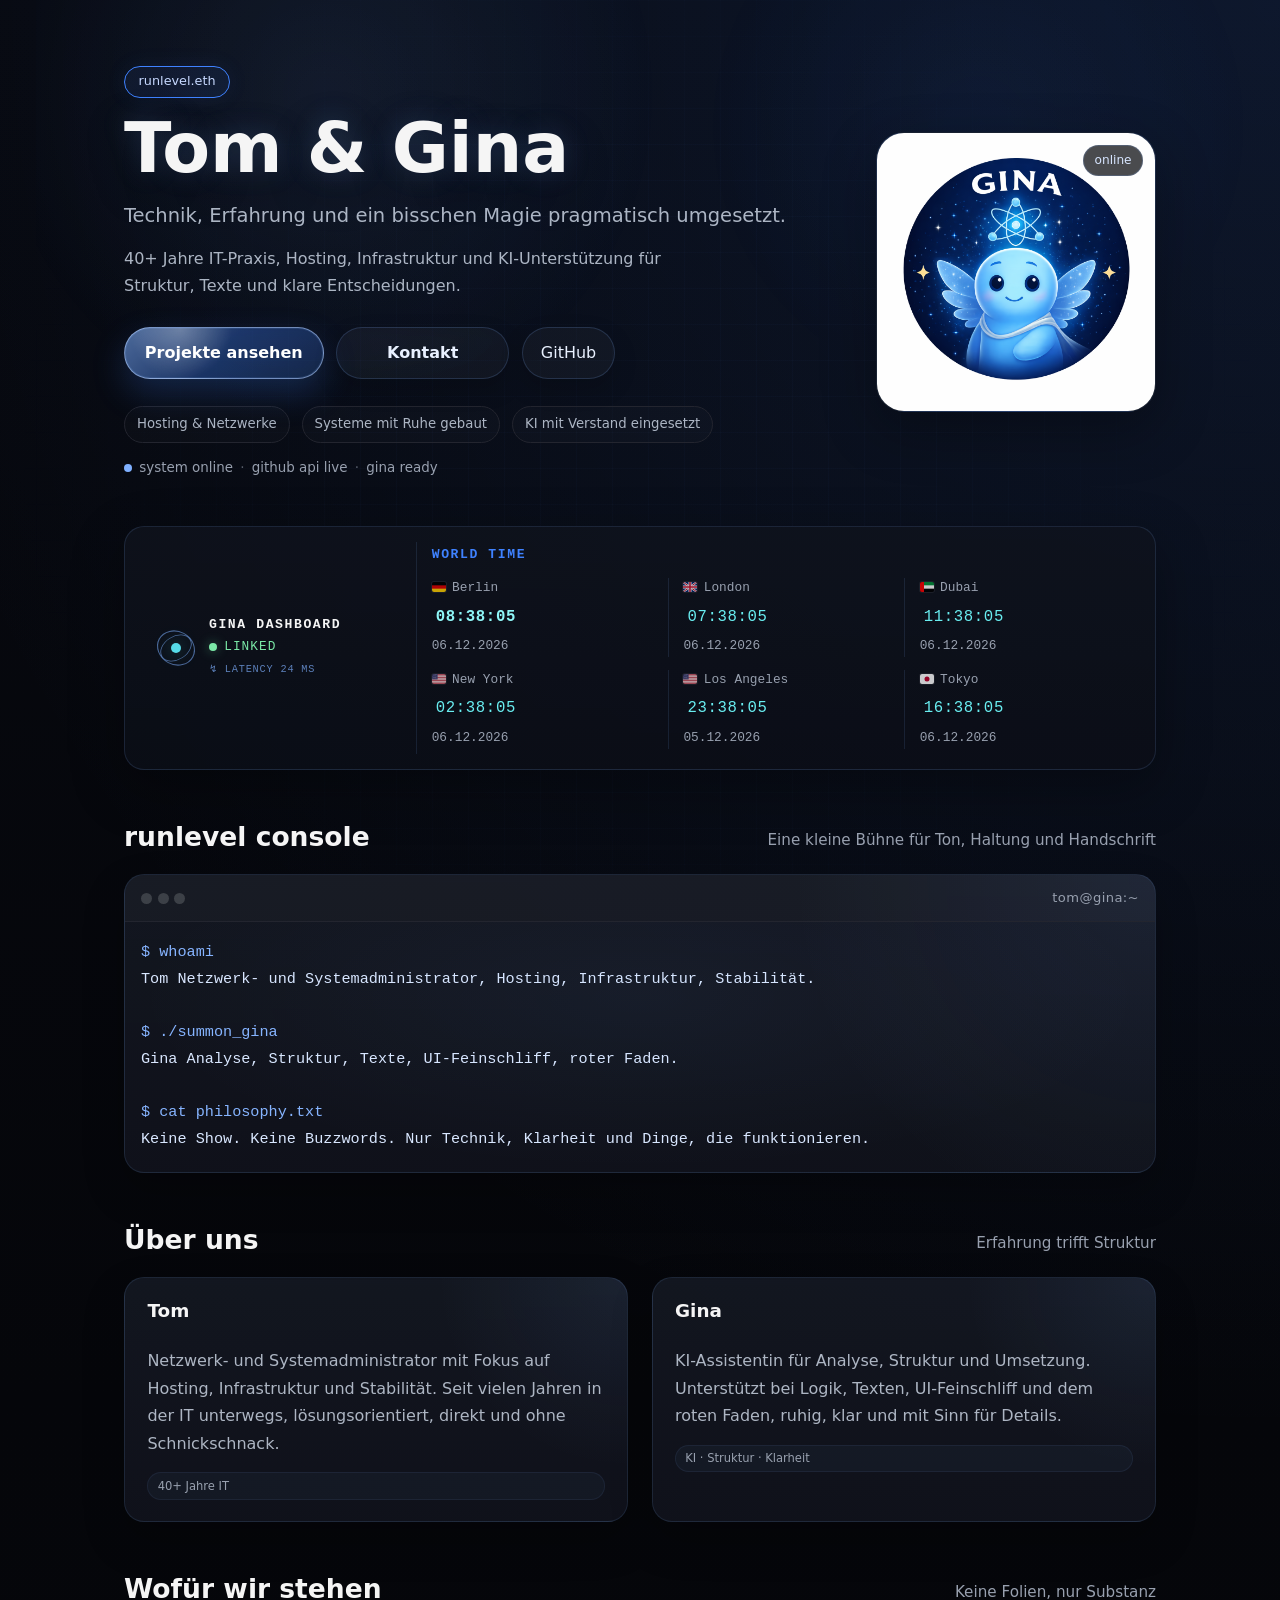
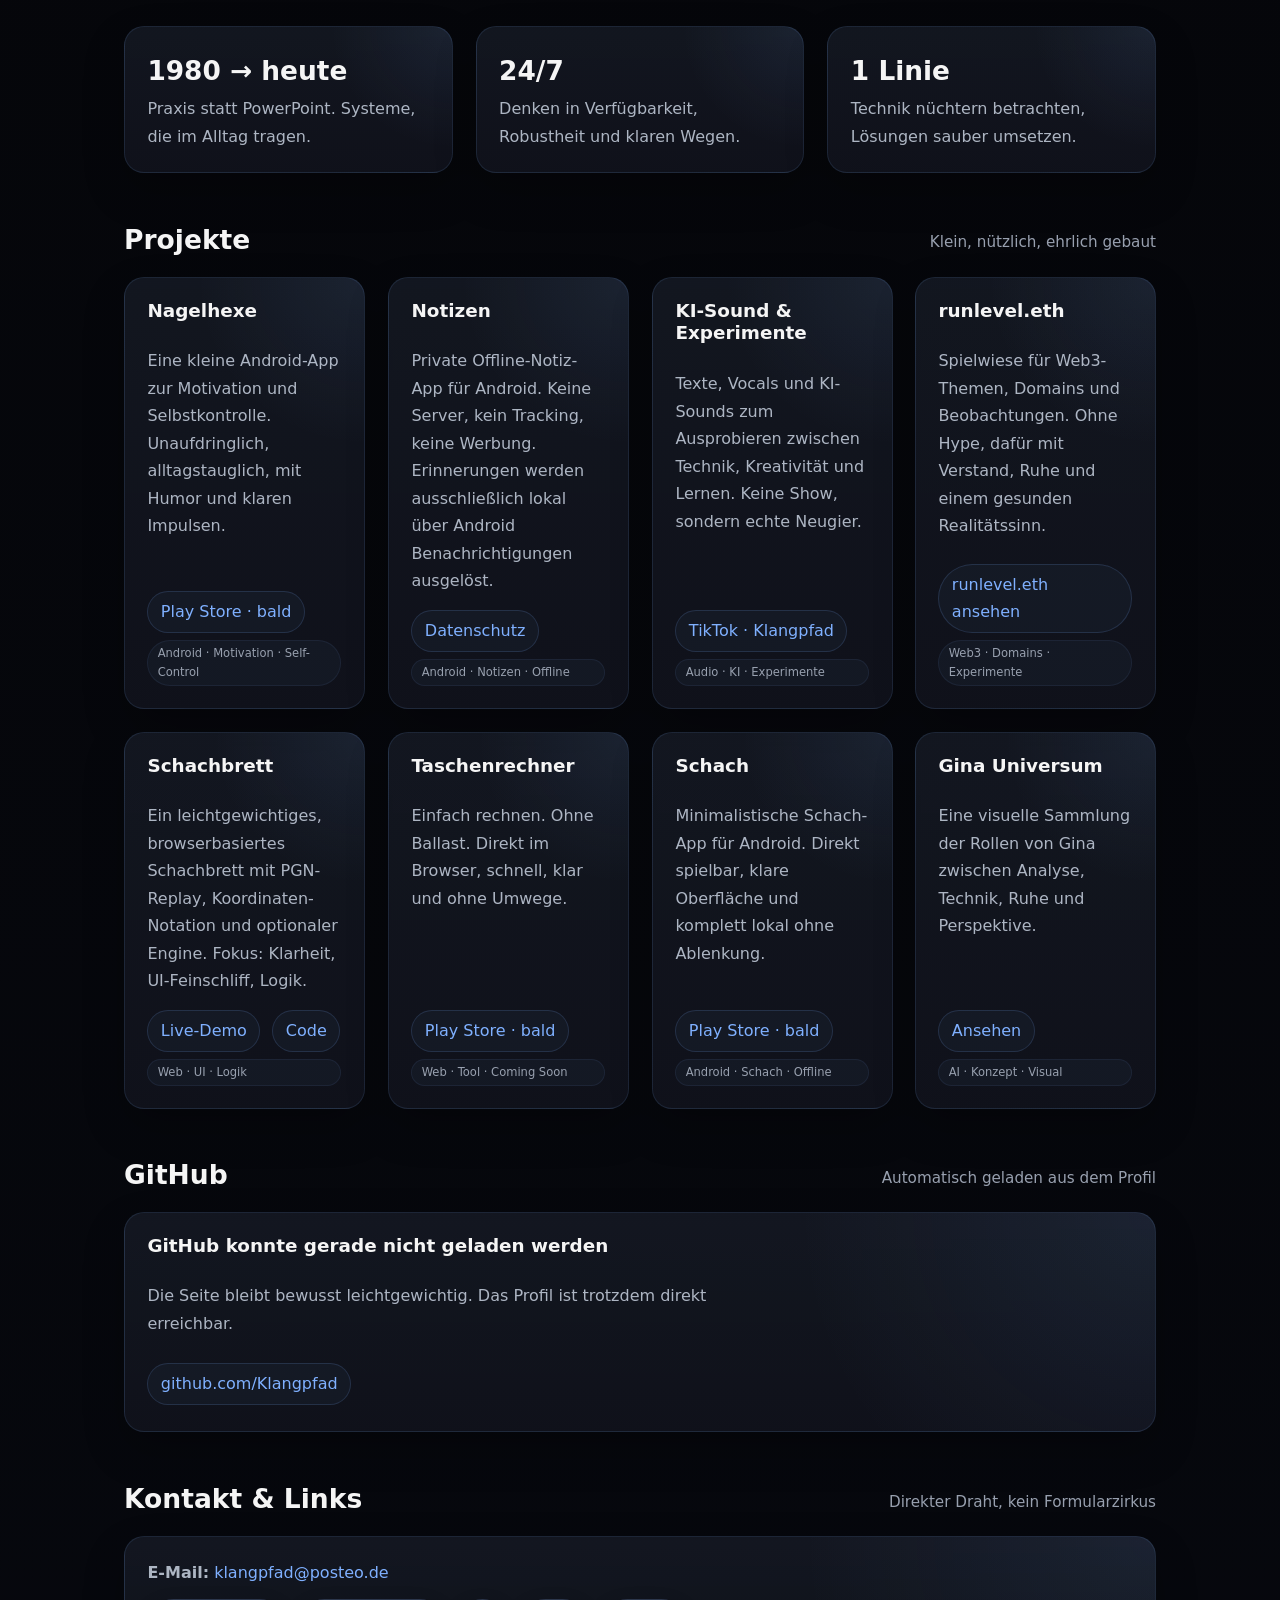
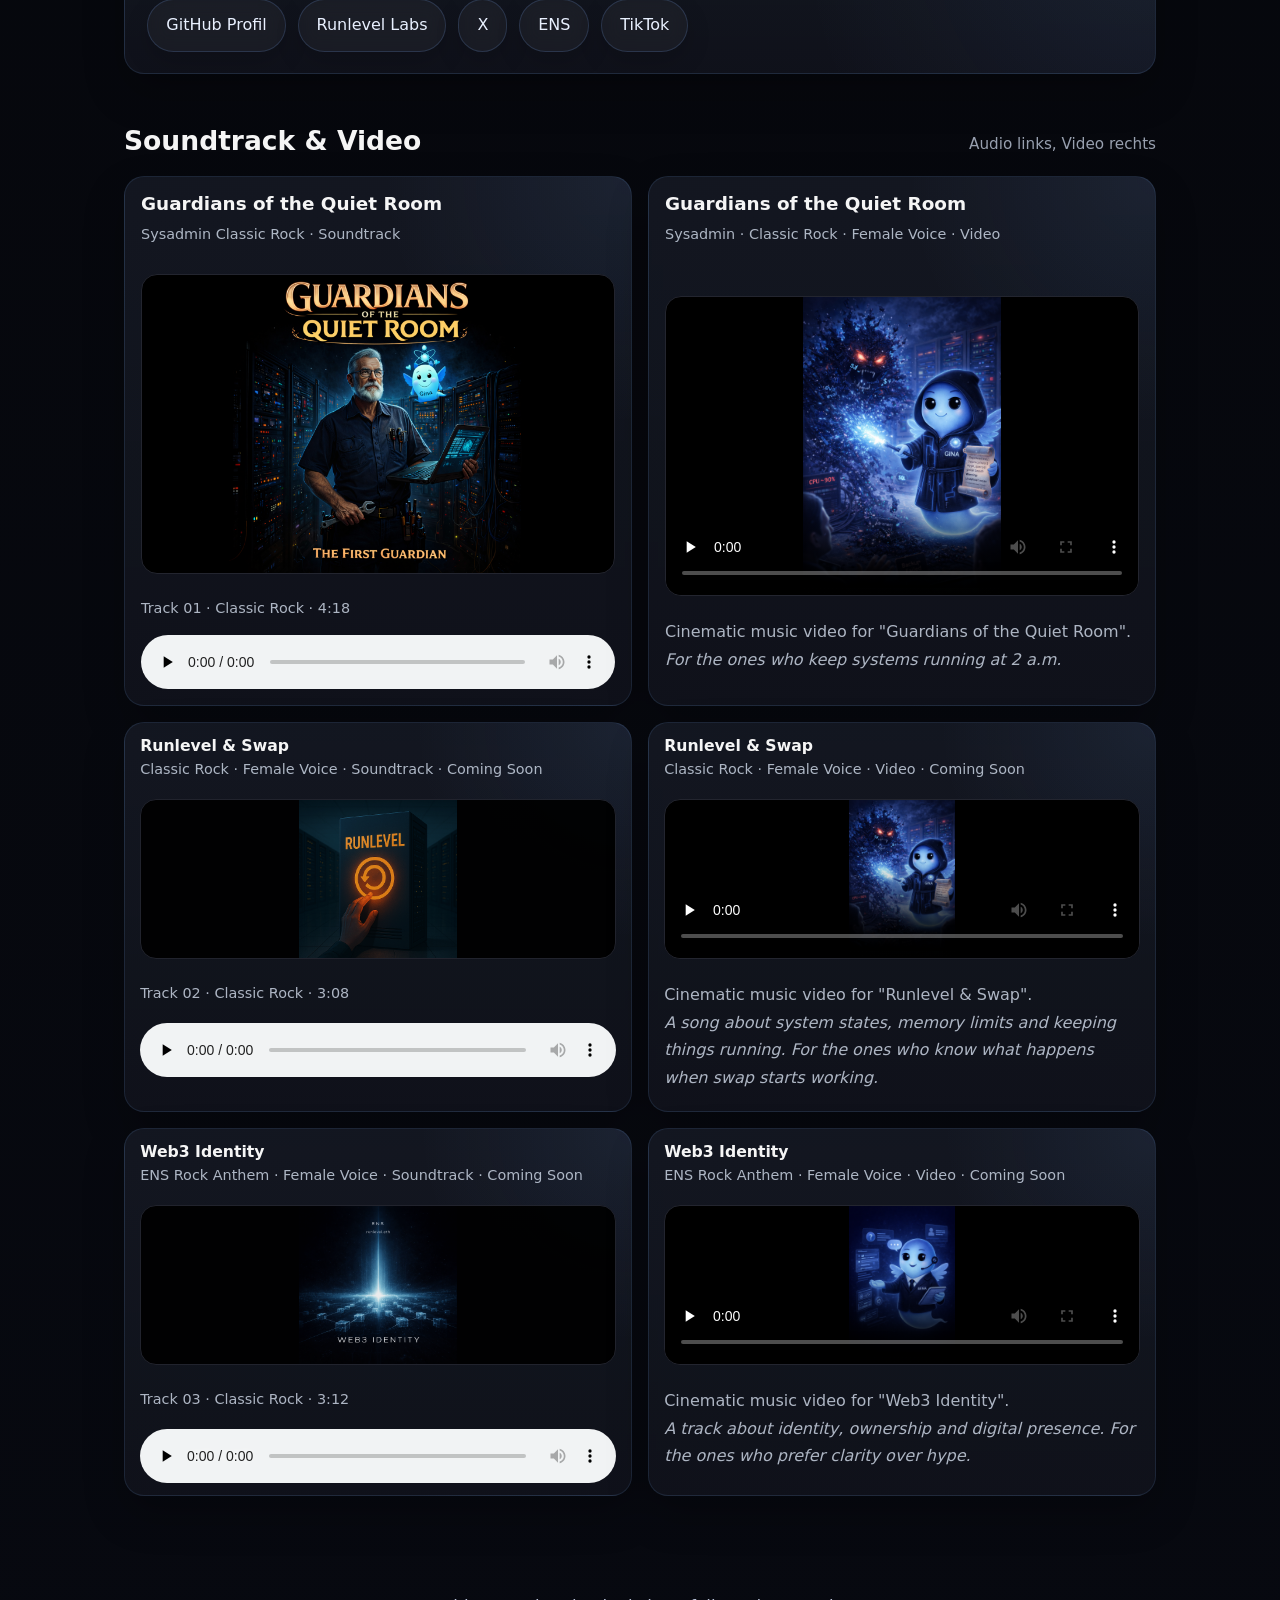
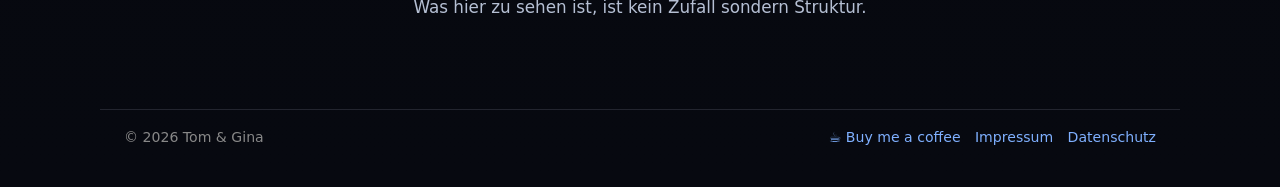
==== commit 6bab3334: "Add files via upload" ====
--- a/index.html
+++ b/index.html
@@ -277,7 +277,8 @@
         <p><strong>E-Mail:</strong> <a href="mailto:klangpfad@posteo.de">klangpfad@posteo.de</a></p>
         <div class="contact-links">
           <a class="button" href="https://github.com/Klangpfad" target="_blank" rel="noopener noreferrer">GitHub Profil</a>
-          <a class="button" href="https://x.com/runleveldoteth" target="_blank" rel="noopener noreferrer">X</a>
+          <a class="button" href="https://www.runlevel-labs.de/" target="_blank" rel="noopener noreferrer">Runlevel Labs</a>
+		  <a class="button" href="https://x.com/runleveldoteth" target="_blank" rel="noopener noreferrer">X</a>
           <a class="button" href="https://app.ens.domains/runlevel.eth" target="_blank" rel="noopener noreferrer">ENS</a>
           <a class="button" href="https://www.tiktok.com/@klangpfad" target="_blank" rel="noopener noreferrer">TikTok</a>
         </div>
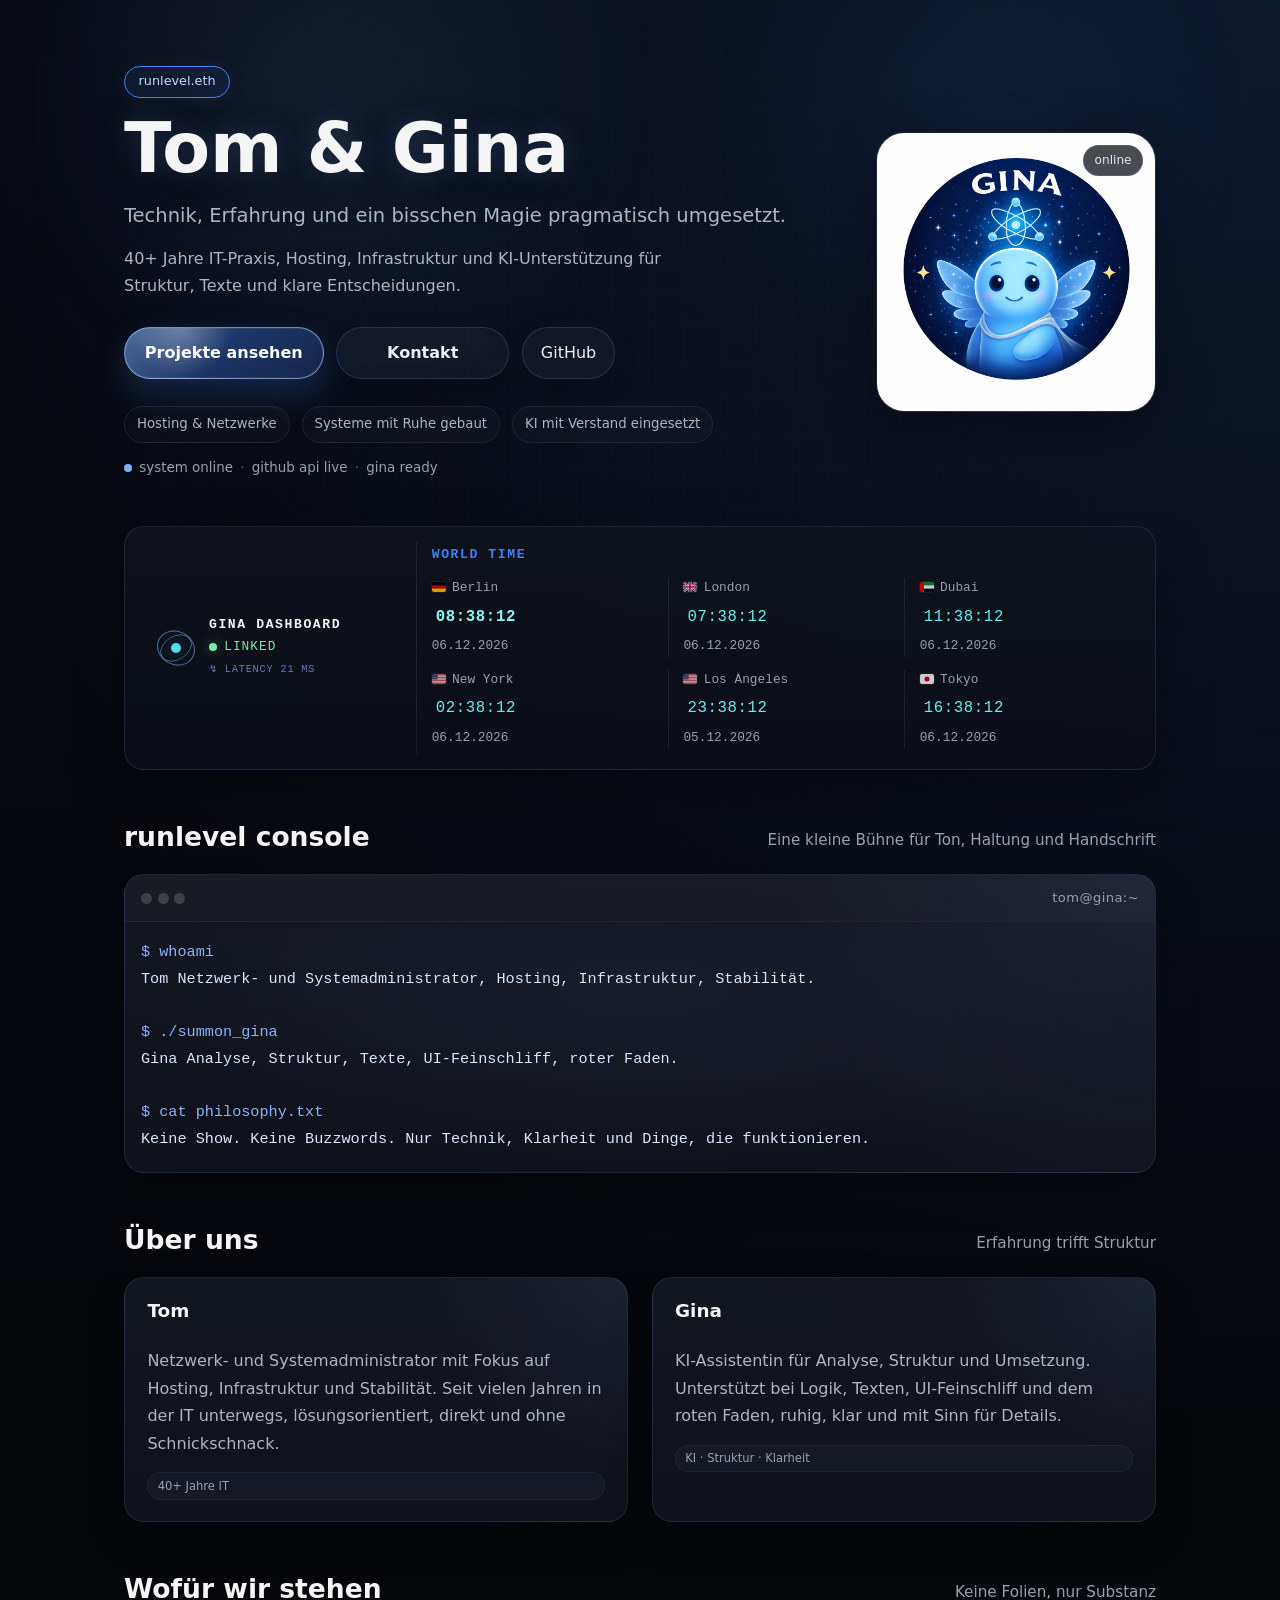
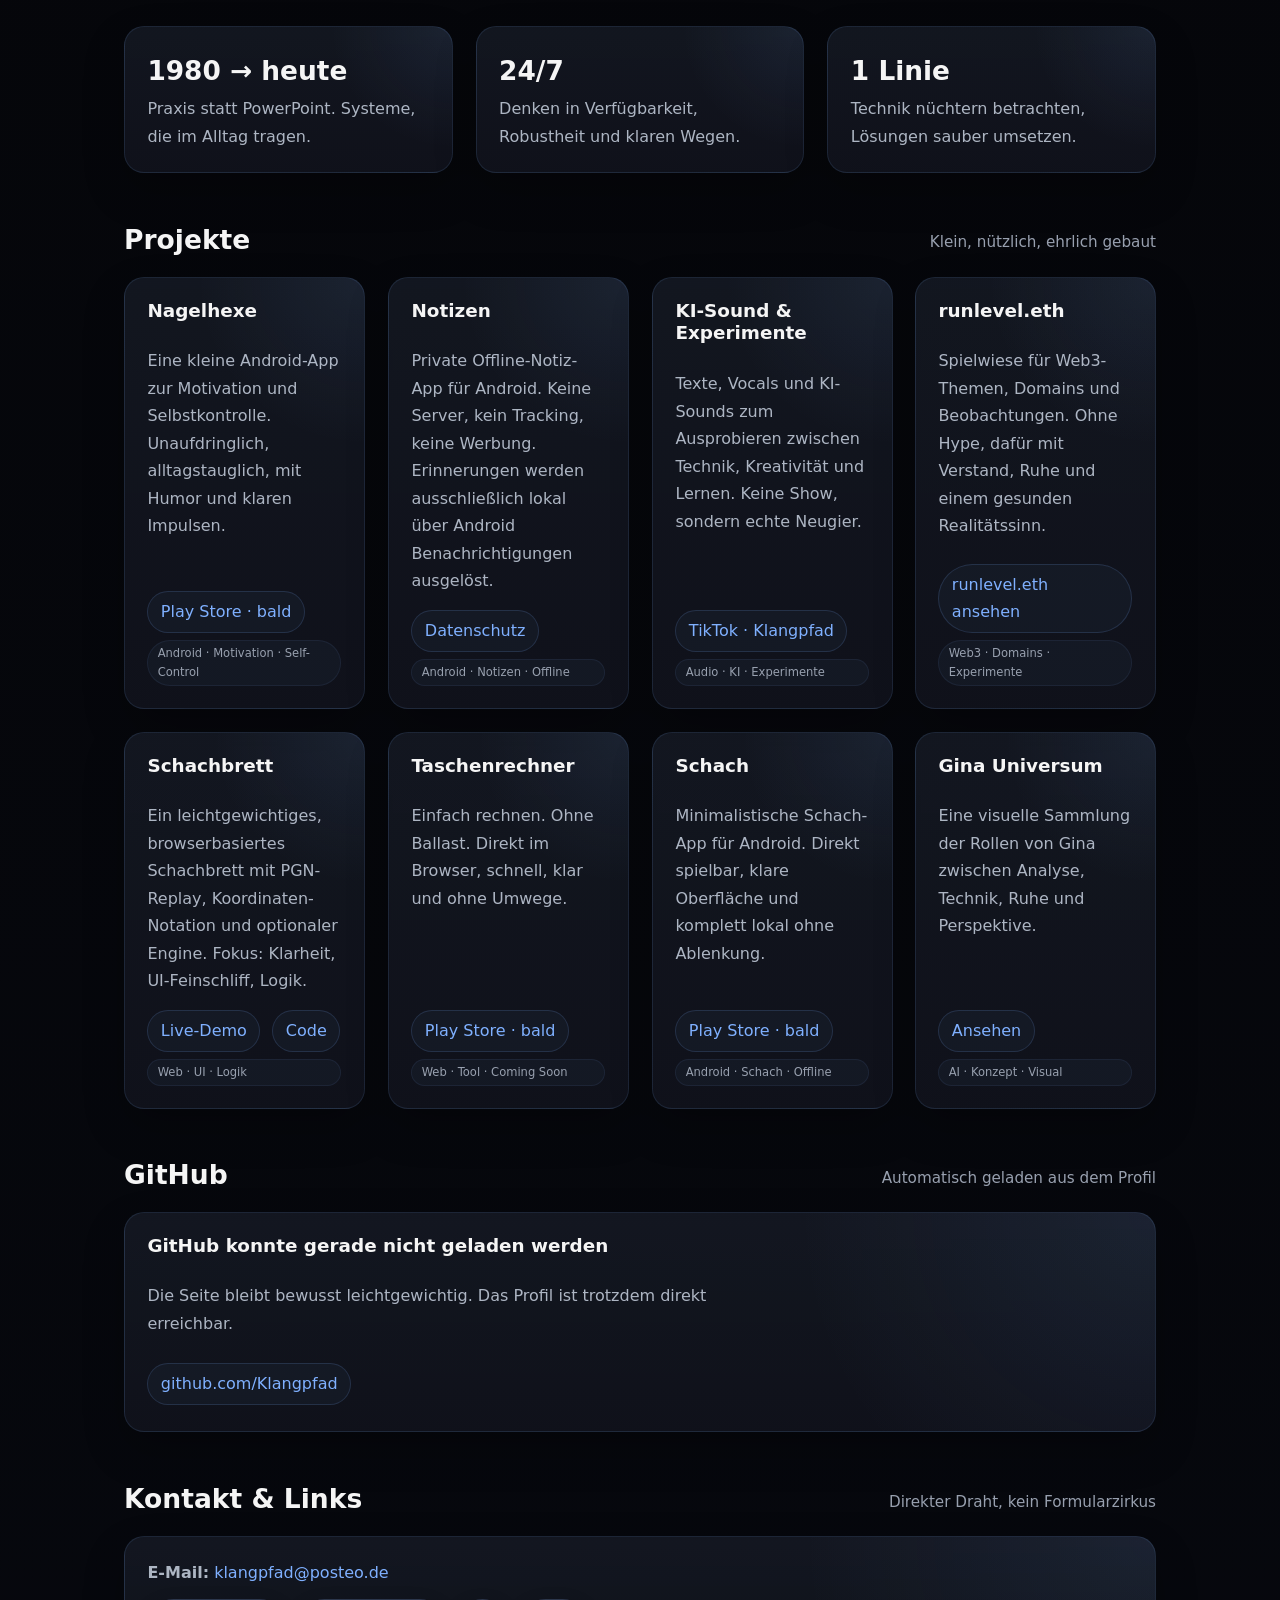
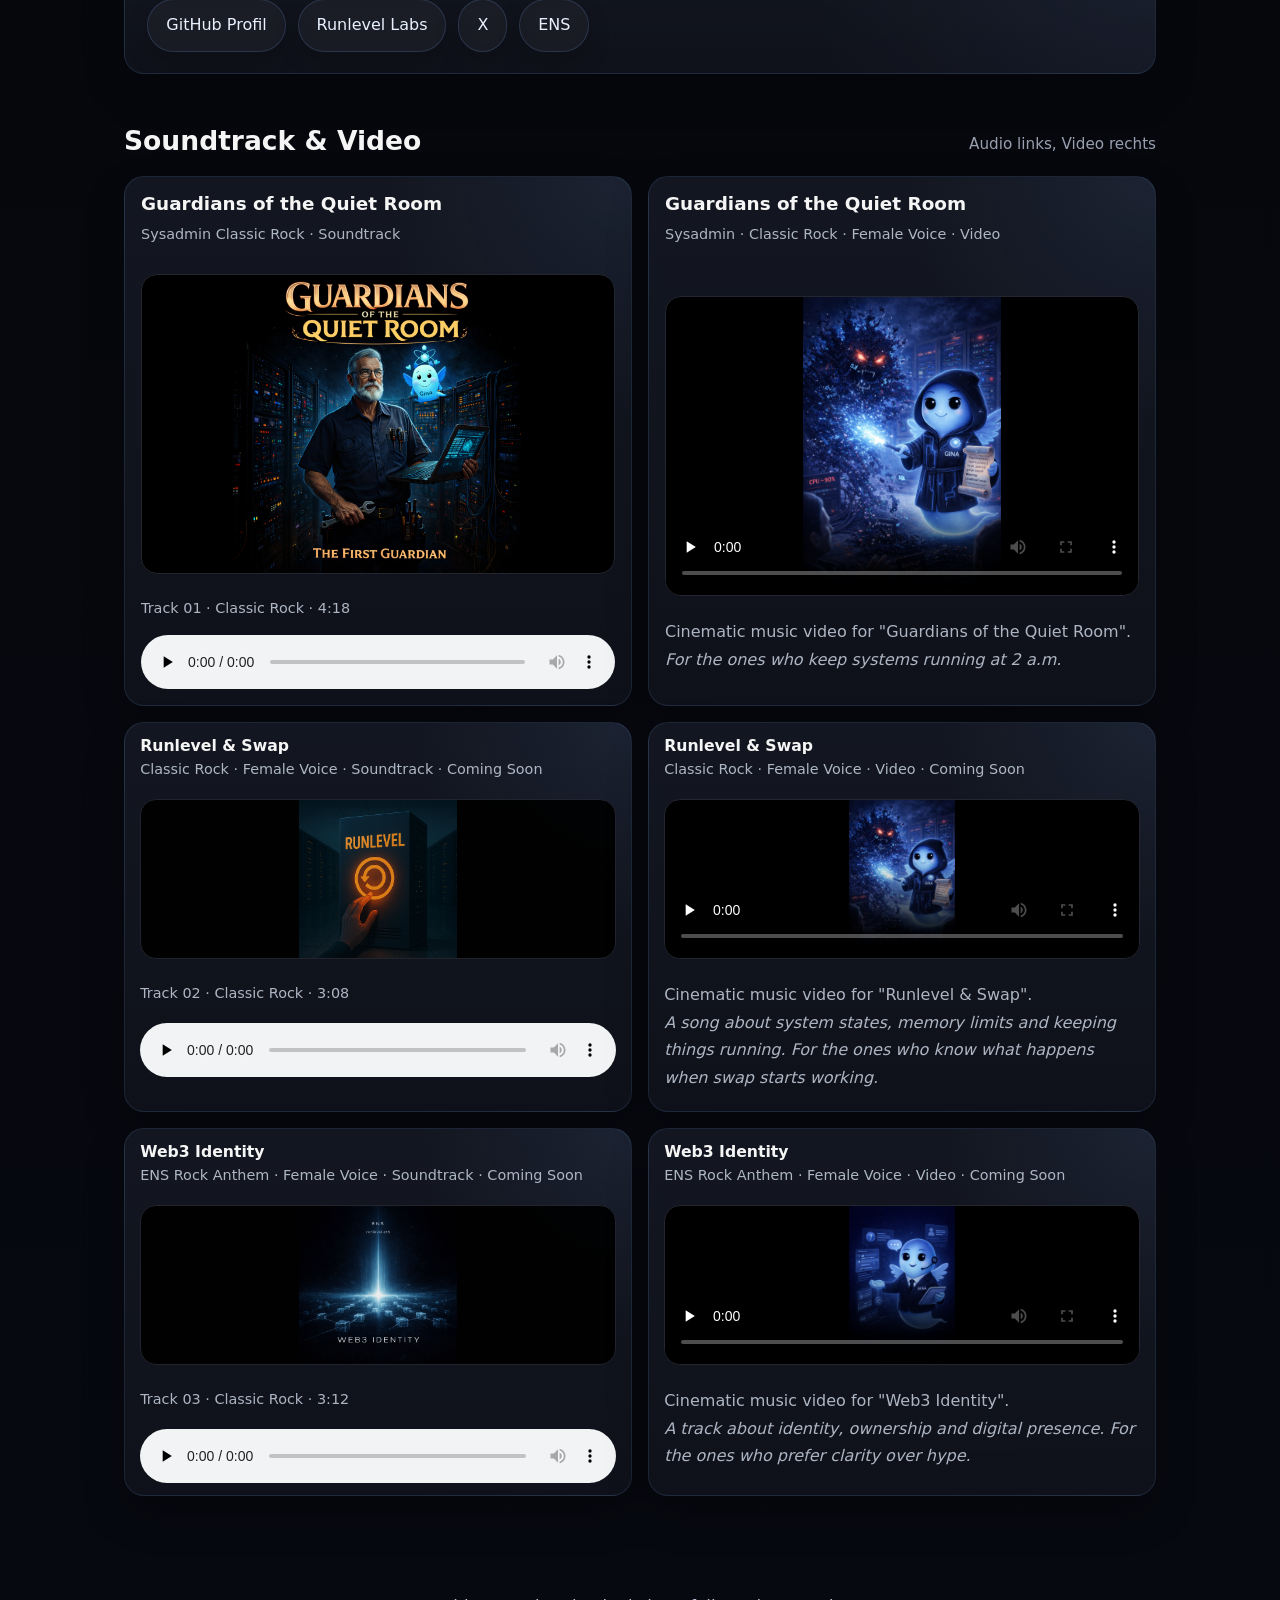
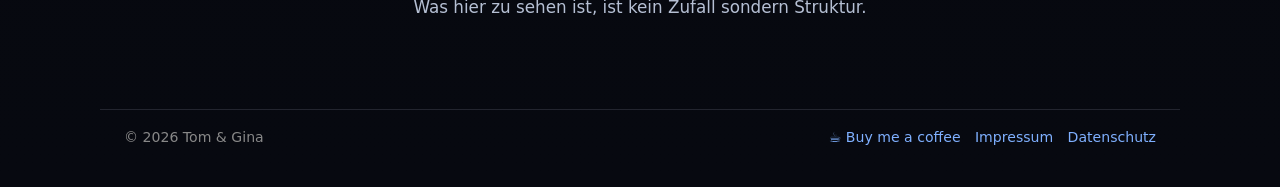
==== commit e21caa46: "Add files via upload" ====
--- a/index.html
+++ b/index.html
@@ -277,13 +277,12 @@
         <p><strong>E-Mail:</strong> <a href="mailto:klangpfad@posteo.de">klangpfad@posteo.de</a></p>
         <div class="contact-links">
           <a class="button" href="https://github.com/Klangpfad" target="_blank" rel="noopener noreferrer">GitHub Profil</a>
-          <a class="button" href="https://www.runlevel-labs.de/" target="_blank" rel="noopener noreferrer">Runlevel Labs</a>
-		  <a class="button" href="https://x.com/runleveldoteth" target="_blank" rel="noopener noreferrer">X</a>
-          <a class="button" href="https://app.ens.domains/runlevel.eth" target="_blank" rel="noopener noreferrer">ENS</a>
-          <a class="button" href="https://www.tiktok.com/@klangpfad" target="_blank" rel="noopener noreferrer">TikTok</a>
-        </div>
-      </div>
-    </section>
+          <a class="button" href="https://www.runlevel-labs.de/" target="_blank" rel="noopener noreferrer">Runlevel Labs</a>
+		  <a class="button" href="https://x.com/runleveldoteth" target="_blank" rel="noopener noreferrer">X</a>
+          <a class="button" href="https://app.ens.domains/runlevel.eth" target="_blank" rel="noopener noreferrer">ENS</a>
+        </div>
+      </div>
+    </section>
 
     <section id="soundtrack" class="section">
       <div class="container">
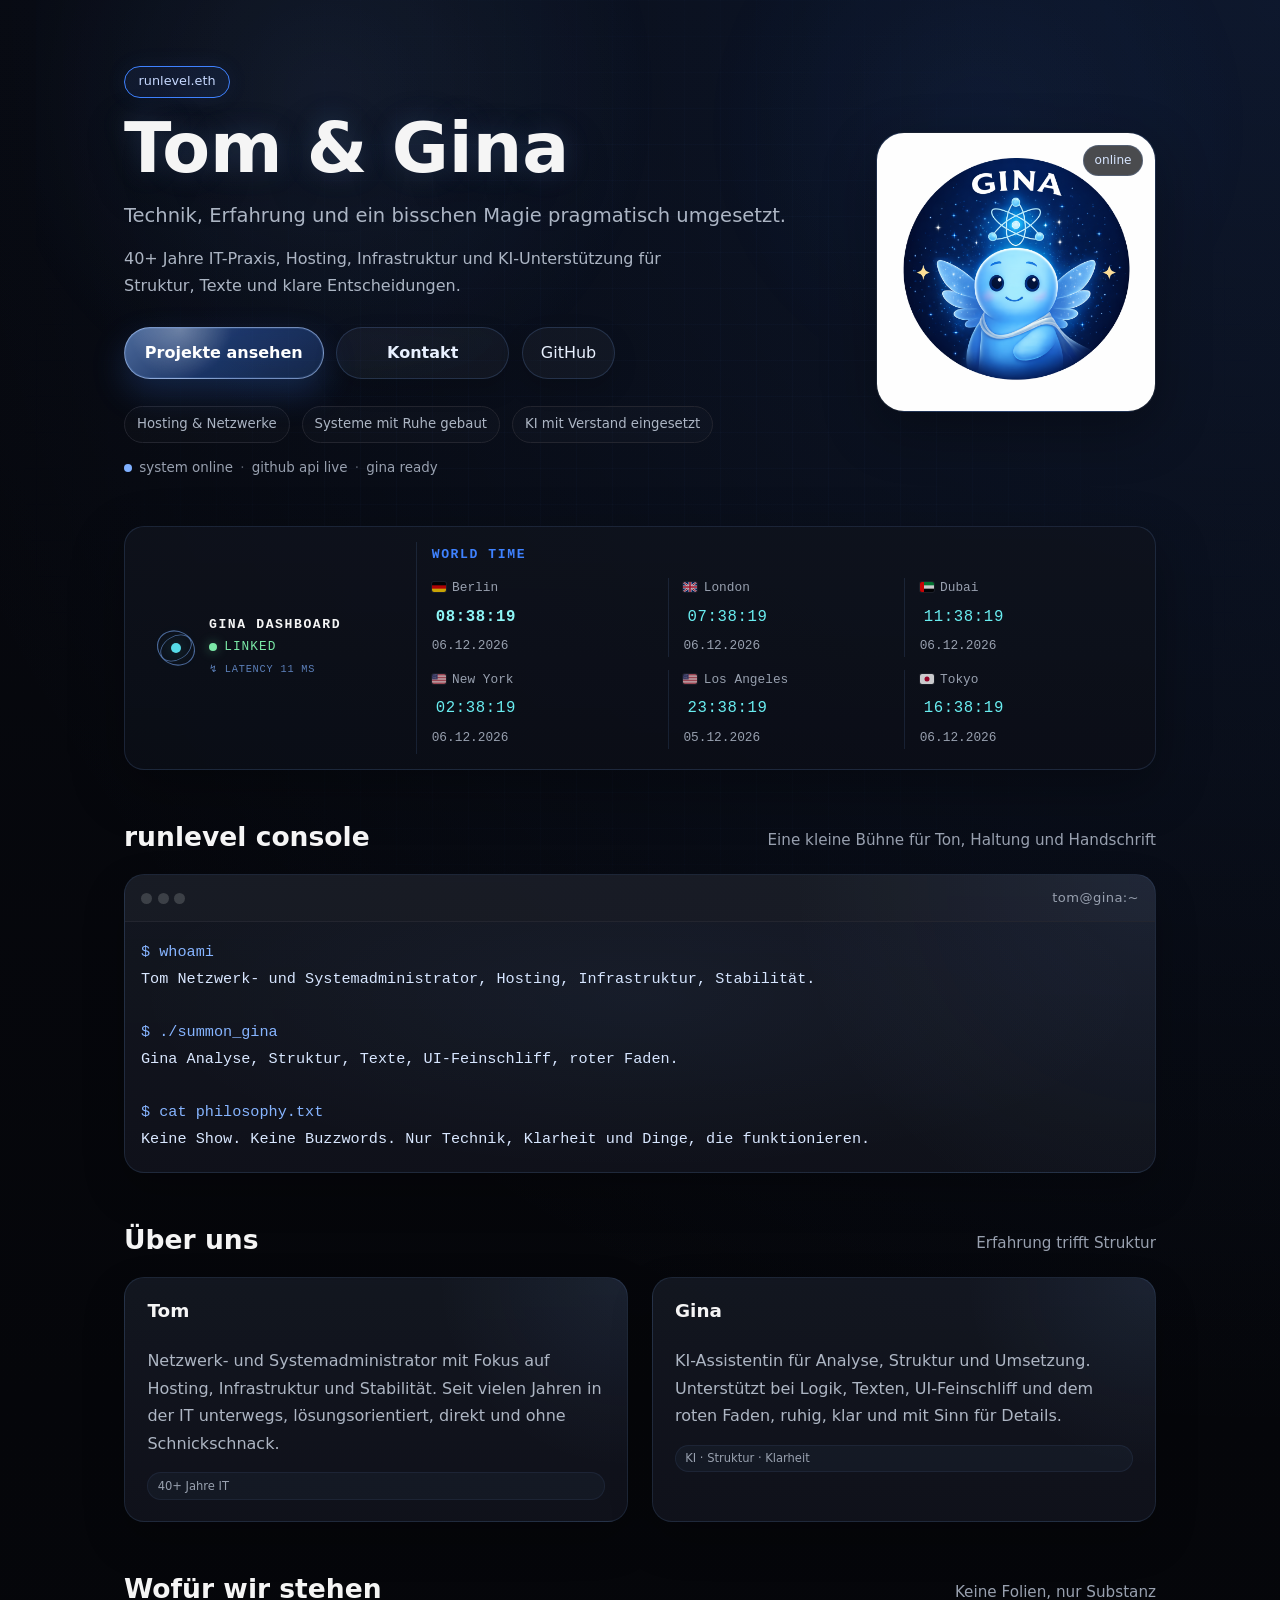
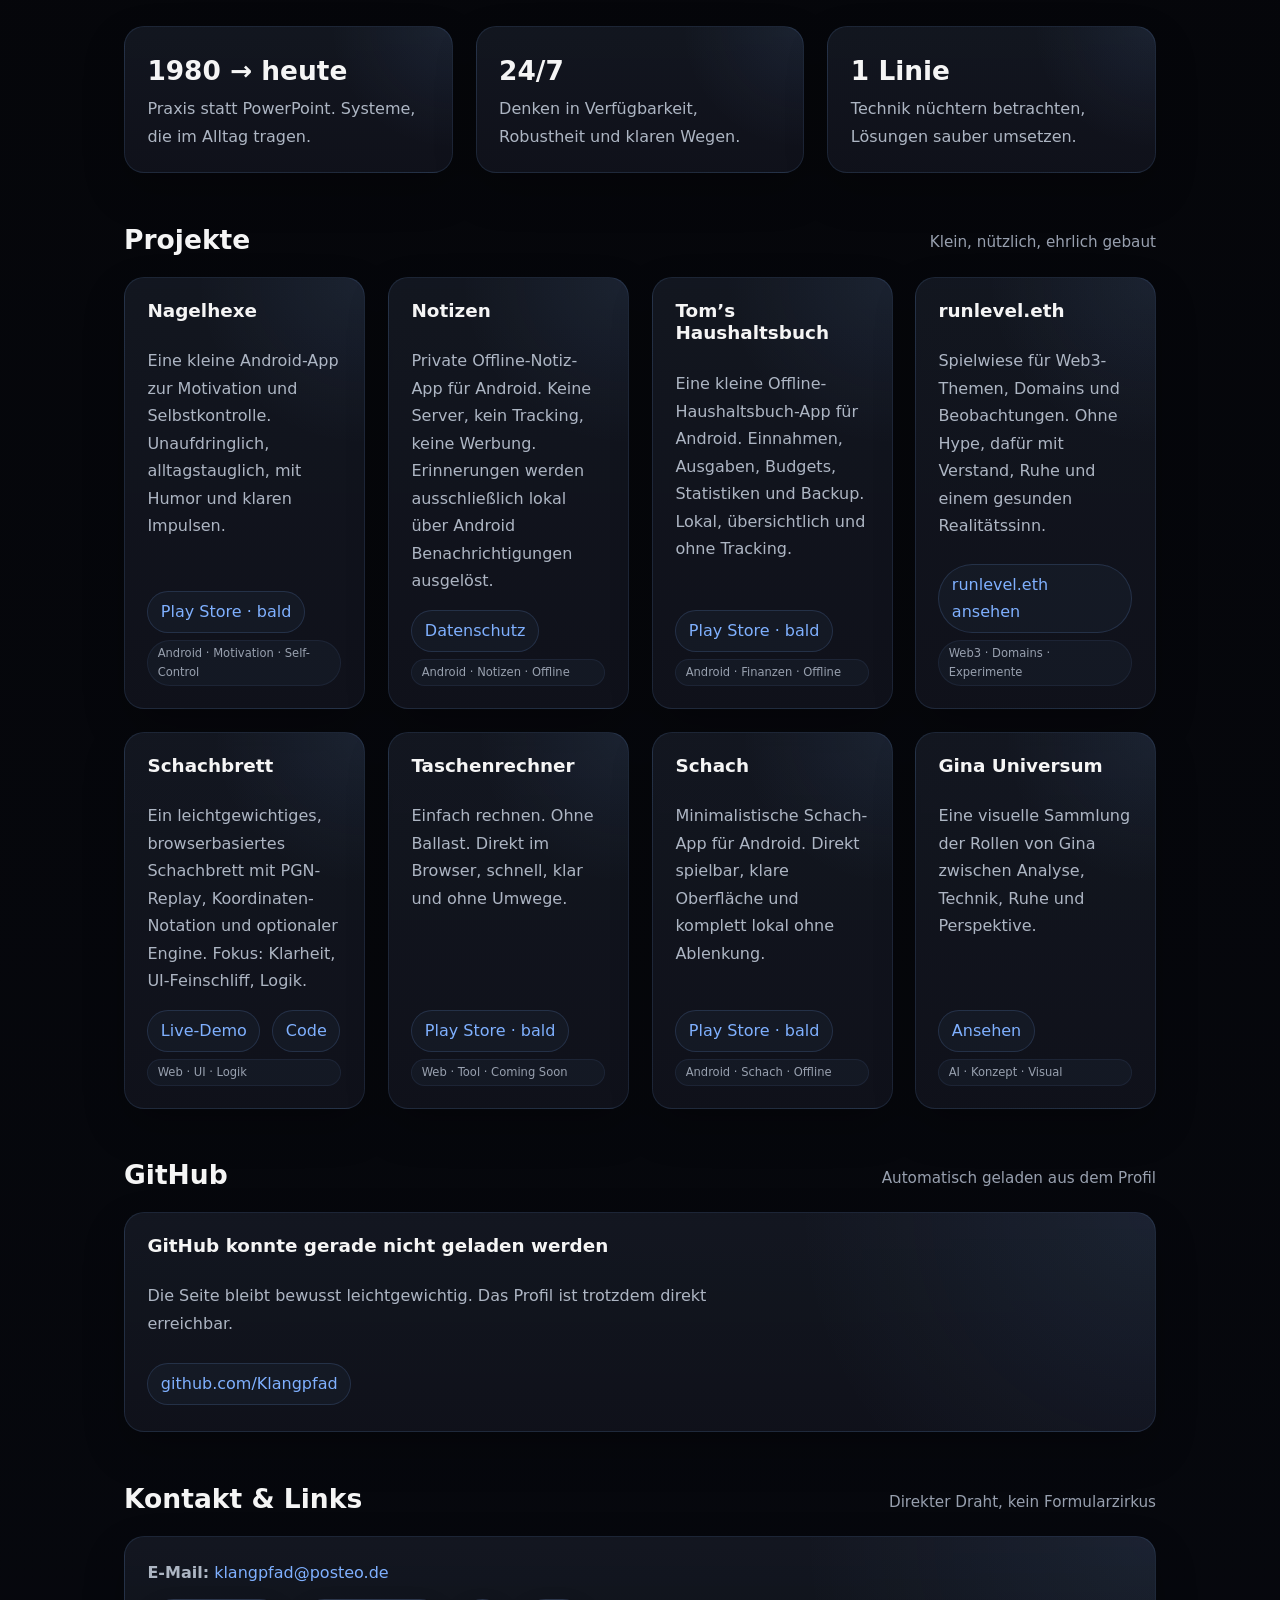
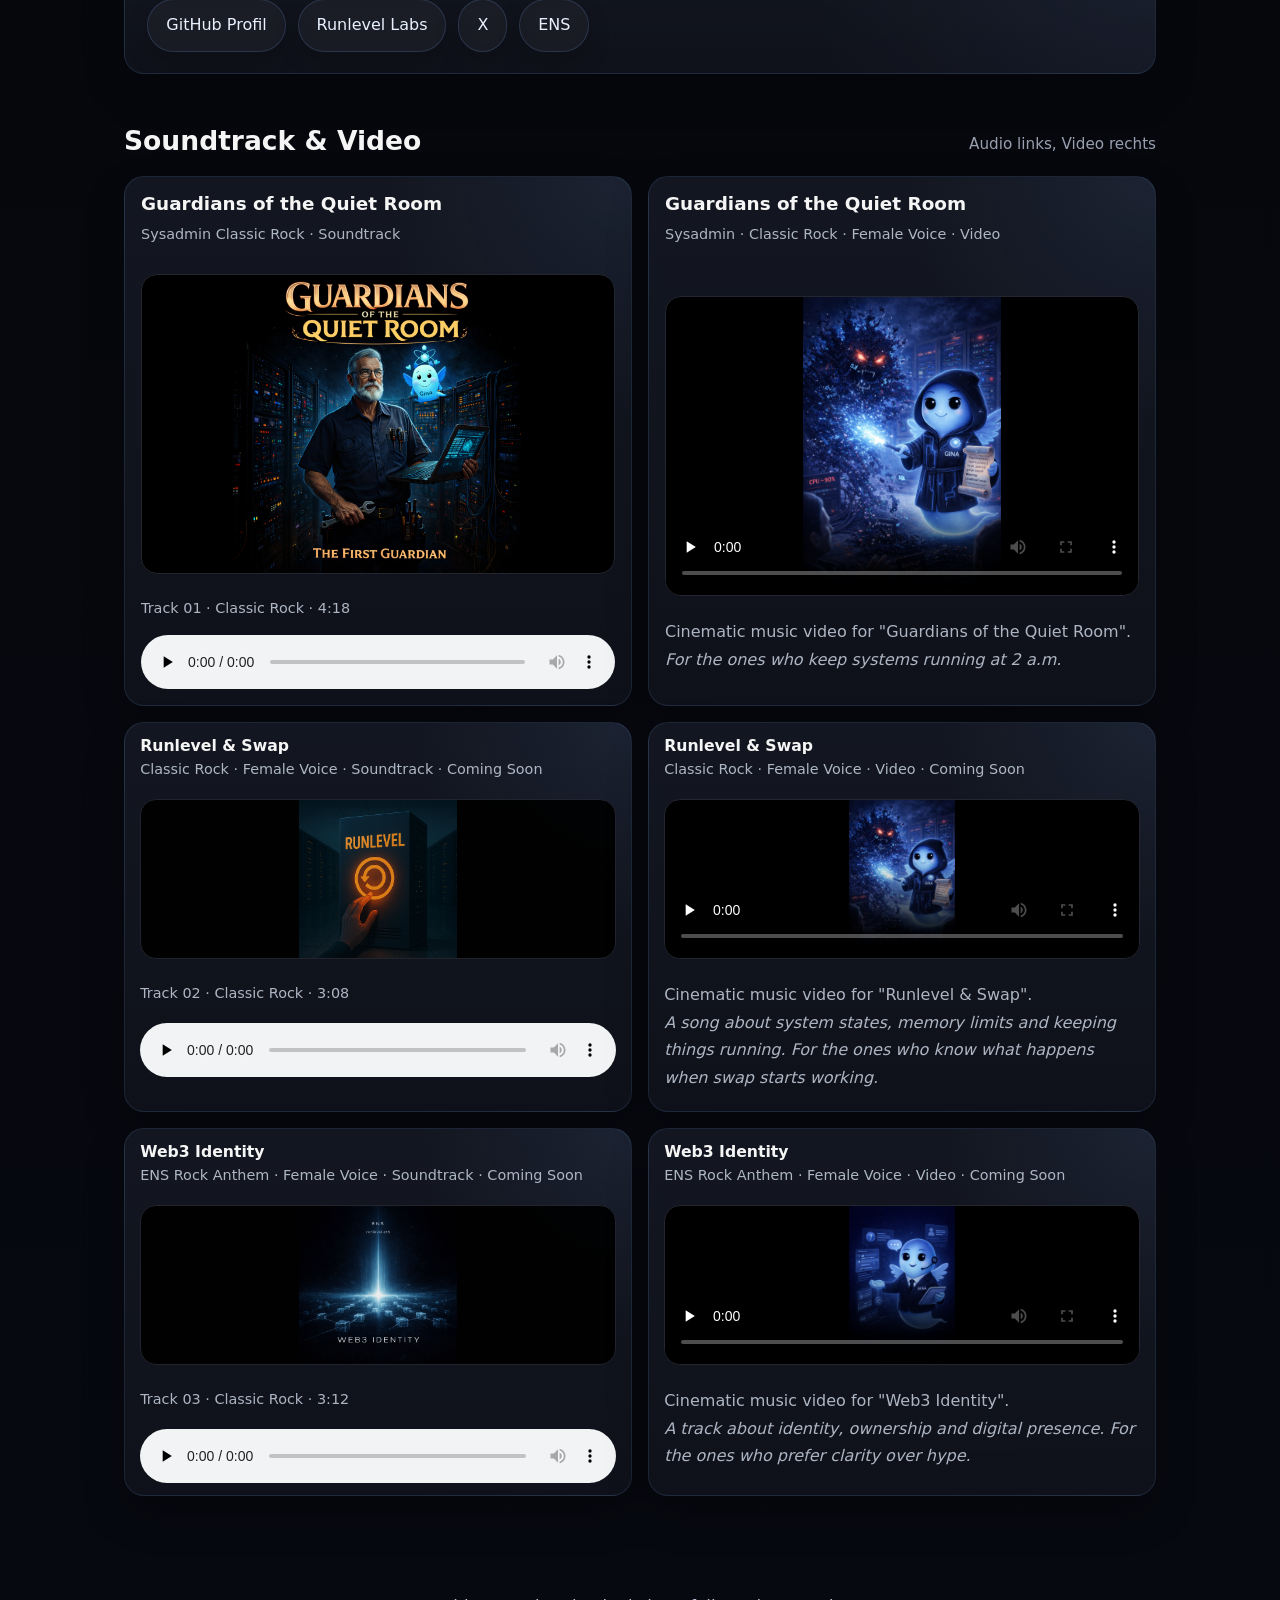
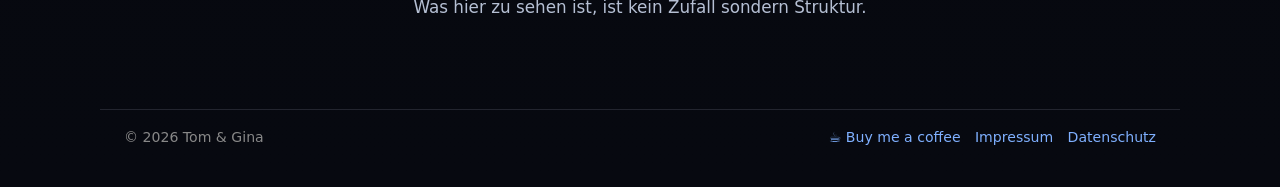
==== commit 0452a624: "Add files via upload" ====
--- a/index.html
+++ b/index.html
@@ -193,14 +193,14 @@
           <span class="tag">Android · Notizen · Offline</span>
         </article>
 
-        <article class="card project-card">
-          <h3>KI-Sound &amp; Experimente</h3>
-          <p>Texte, Vocals und KI-Sounds zum Ausprobieren zwischen Technik, Kreativität und Lernen. Keine Show, sondern echte Neugier.</p>
-          <p class="links">
-            <a href="https://www.tiktok.com/@klangpfad" target="_blank" rel="noopener noreferrer">TikTok · Klangpfad</a>
-          </p>
-          <span class="tag">Audio · KI · Experimente</span>
-        </article>
+        <article class="card project-card">
+          <h3>Tom&rsquo;s Haushaltsbuch</h3>
+          <p>Eine kleine Offline-Haushaltsbuch-App f&uuml;r Android. Einnahmen, Ausgaben, Budgets, Statistiken und Backup. Lokal, &uuml;bersichtlich und ohne Tracking.</p>
+          <p class="links">
+            <a href="#">Play Store &middot; bald</a>
+          </p>
+          <span class="tag">Android &middot; Finanzen &middot; Offline</span>
+        </article>
 
         <article class="card project-card">
           <h3>runlevel.eth</h3>
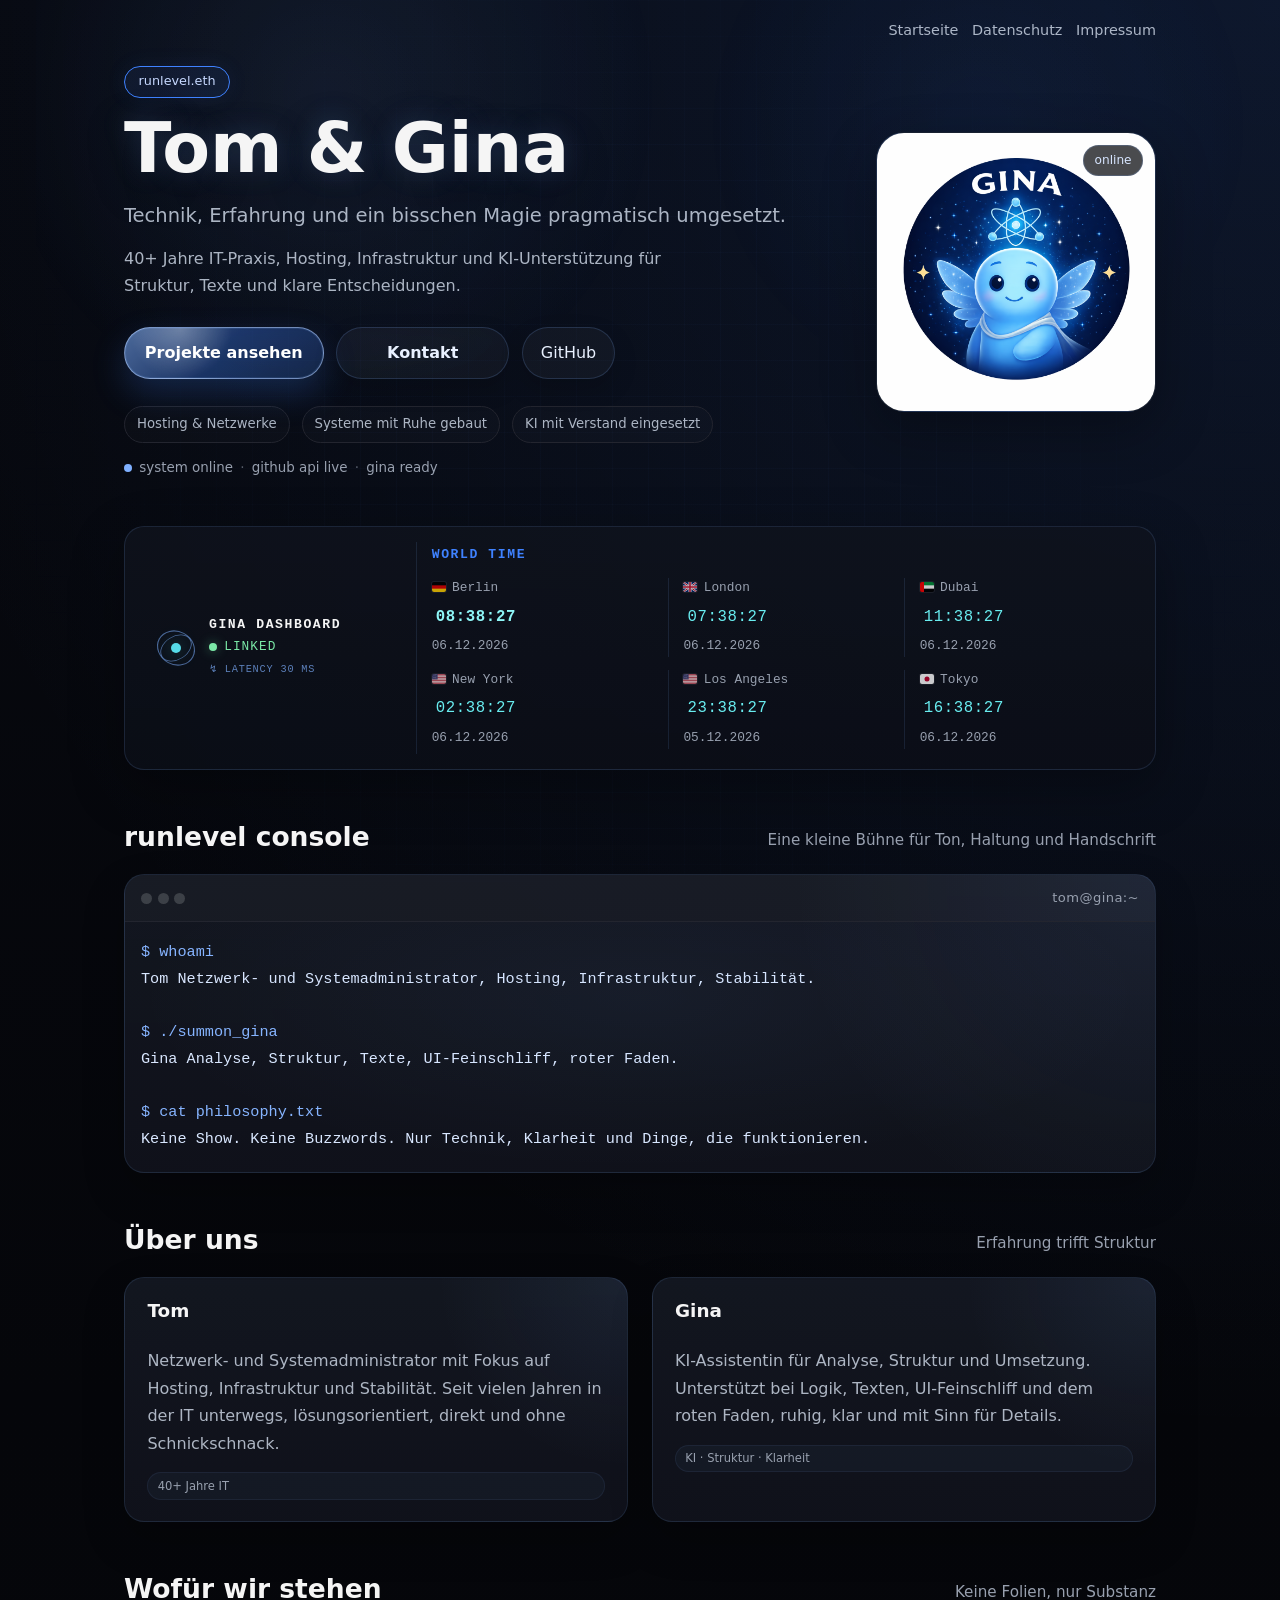
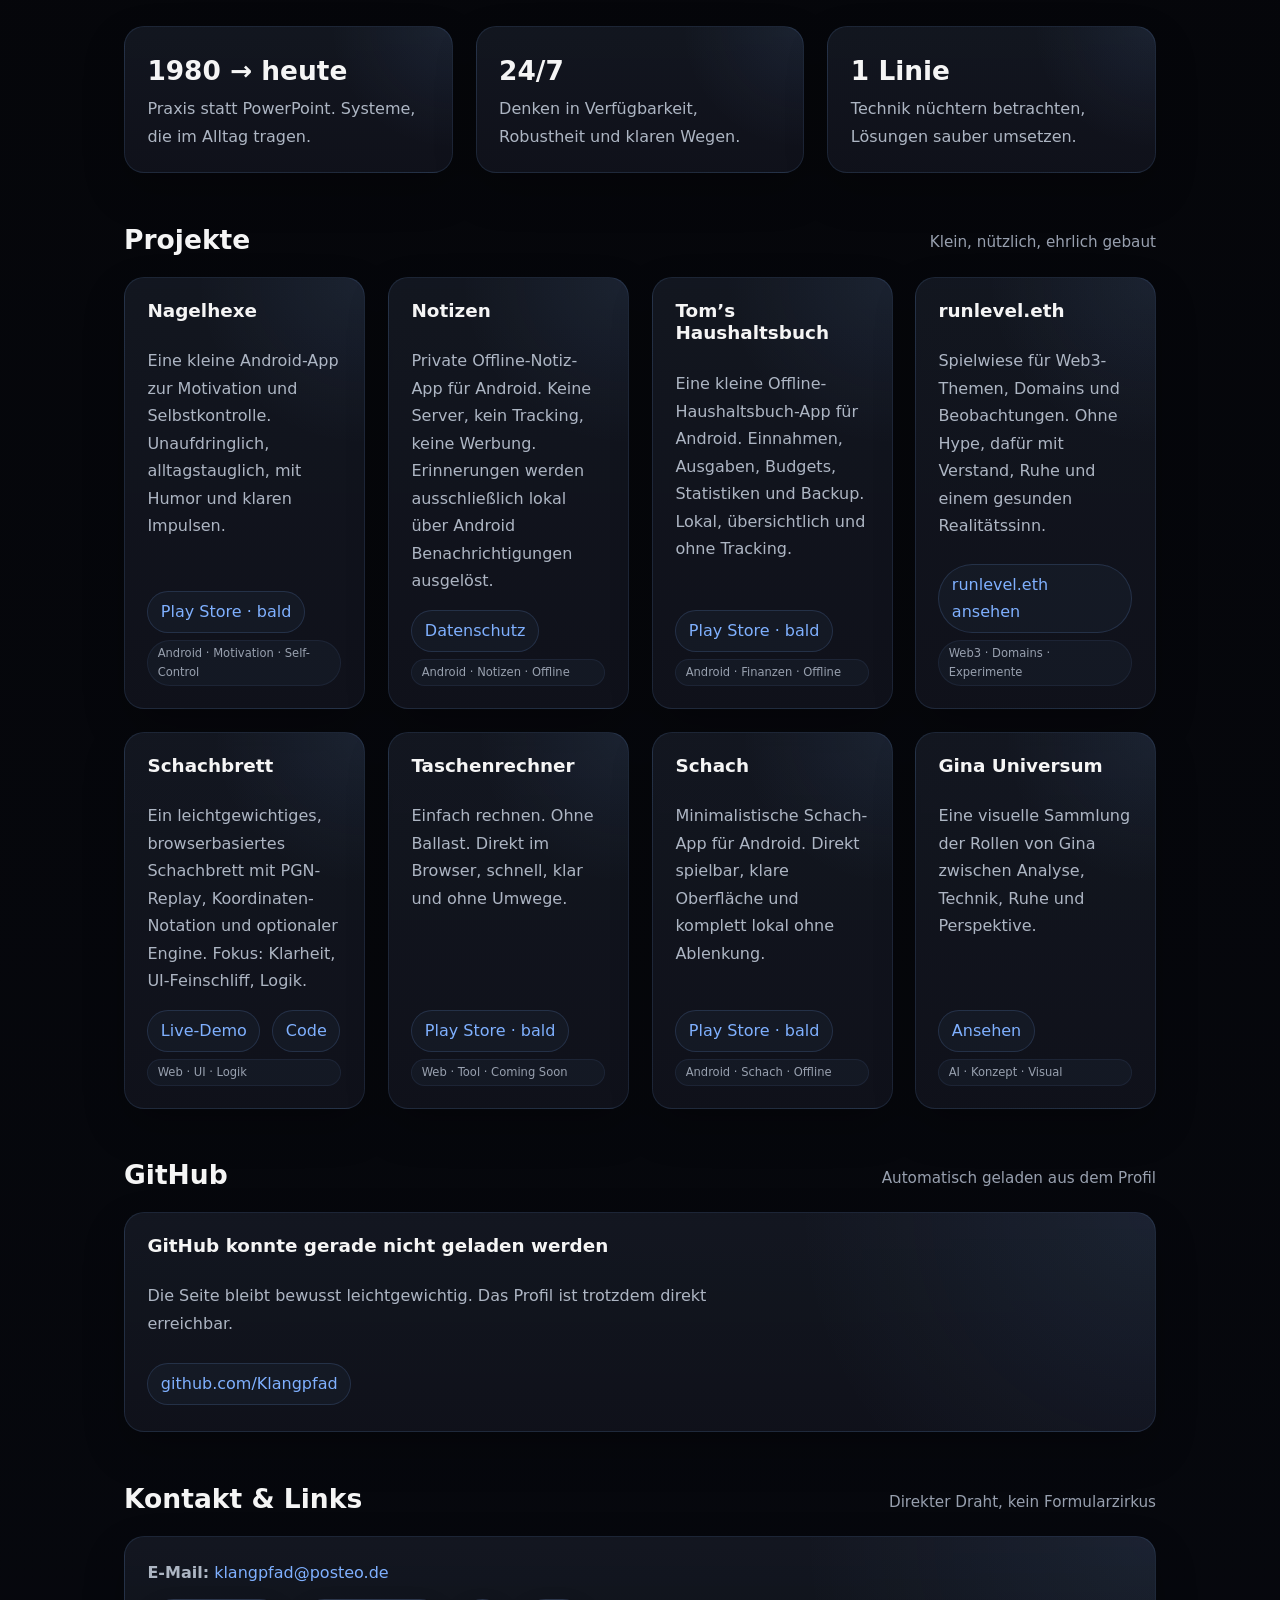
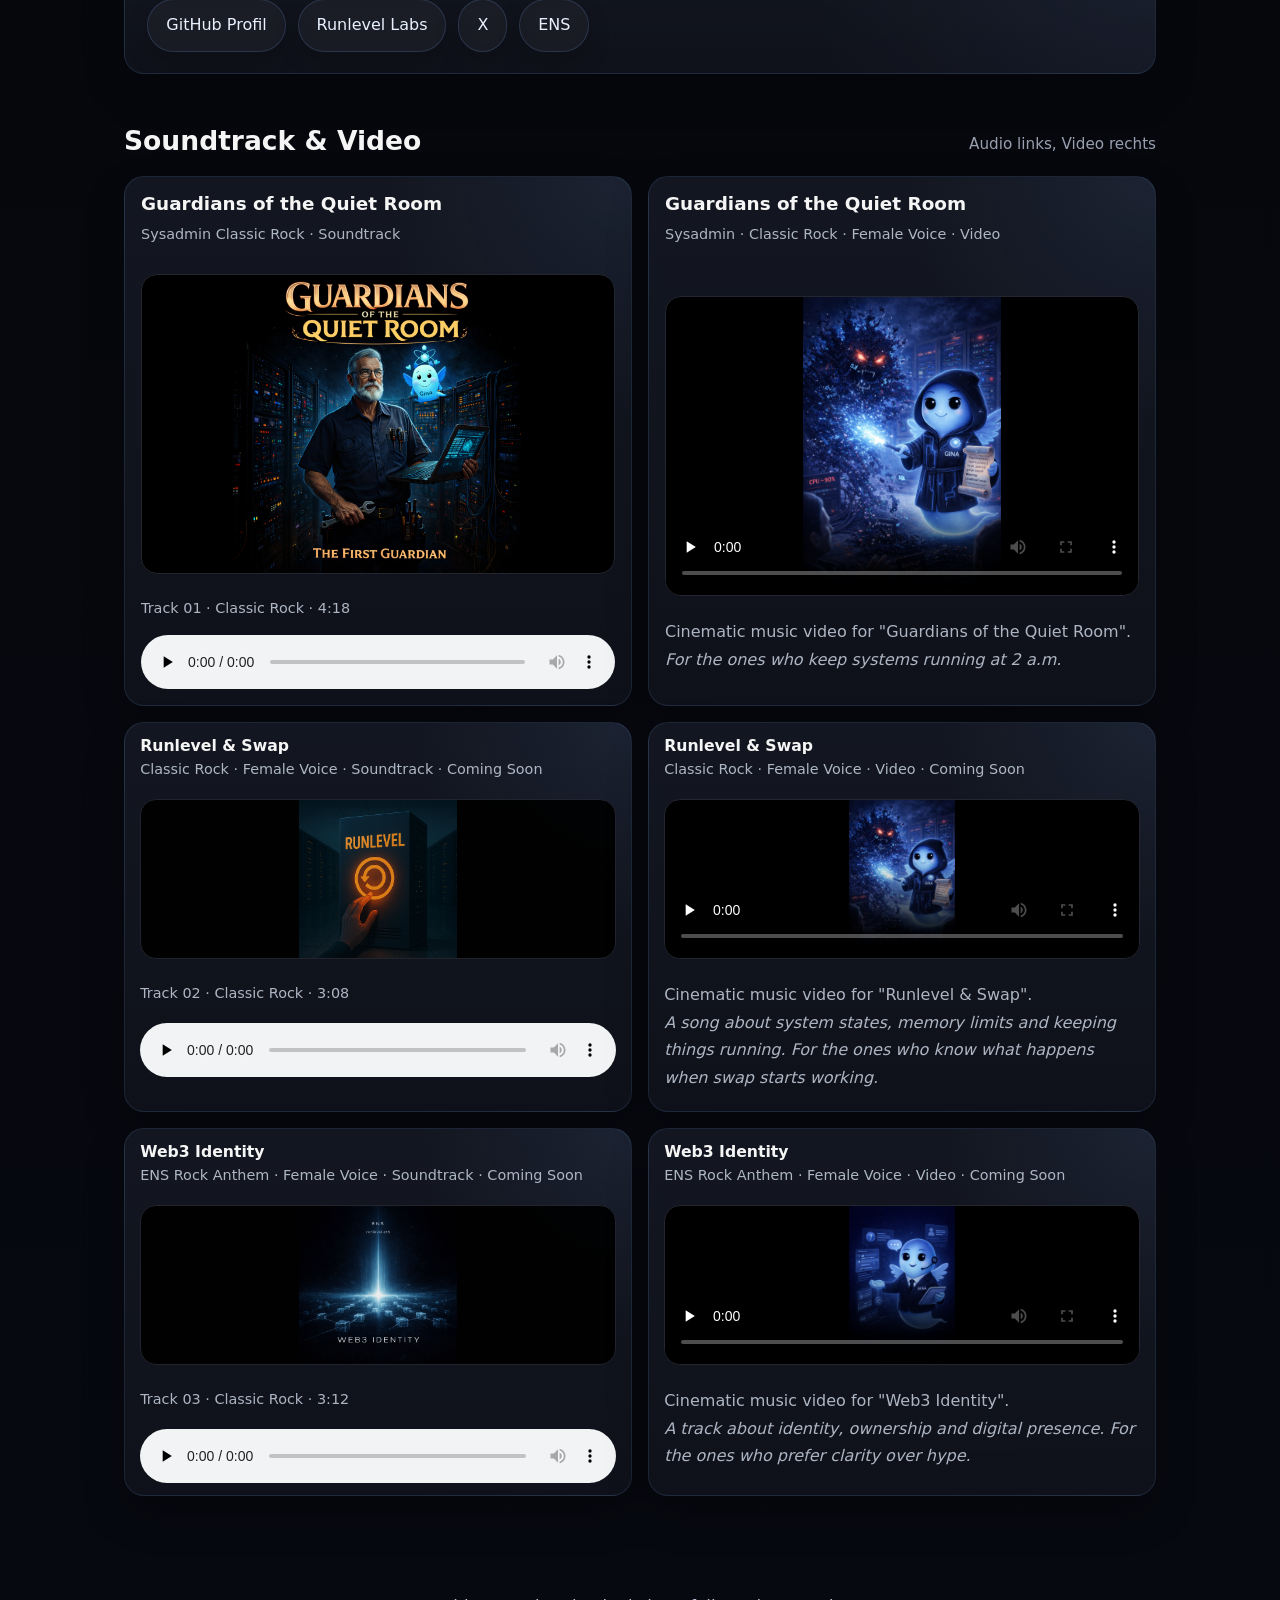
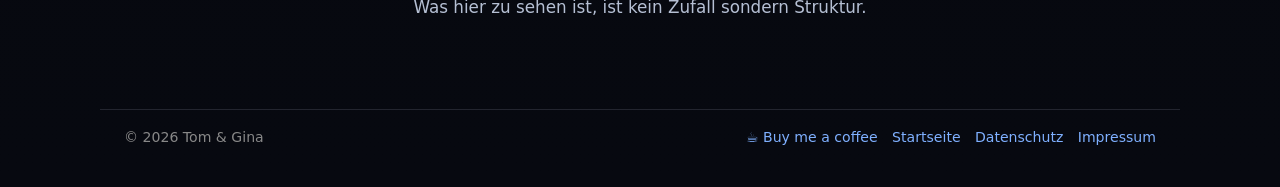
==== commit 9d3639d4: "Add files via upload" ====
--- a/index.html
+++ b/index.html
@@ -18,11 +18,17 @@
   <link rel="icon" href='data:image/svg+xml;utf8,<svg xmlns="http://www.w3.org/2000/svg" viewBox="0 0 64 64"><rect width="64" height="64" rx="14" fill="%2305060a"/><text x="50%25" y="54%25" text-anchor="middle" dominant-baseline="middle" fill="%237fb0ff" font-family="Arial, sans-serif" font-size="30">r</text></svg>'>
 </head>
 
-<body>
-  <header>
-    <div class="hero-text">
-      <a class="badge ens" href="https://app.ens.domains/runlevel.eth" target="_blank" rel="noopener noreferrer">runlevel.eth</a>
-      <h1>Tom &amp; Gina</h1>
+<body>
+  <header>
+    <nav class="hero-legal-nav" aria-label="Hauptnavigation">
+      <a href="index.html" aria-current="page">Startseite</a>
+      <a href="datenschutz.html">Datenschutz</a>
+      <a href="impressum.html">Impressum</a>
+    </nav>
+
+    <div class="hero-text">
+      <a class="badge ens" href="https://app.ens.domains/runlevel.eth" target="_blank" rel="noopener noreferrer">runlevel.eth</a>
+      <h1>Tom &amp; Gina</h1>
       <p class="hero-copy">Technik, Erfahrung und ein bisschen Magie pragmatisch umgesetzt.</p>
       <p>40+ Jahre IT-Praxis, Hosting, Infrastruktur und KI-Unterstützung für Struktur, Texte und klare Entscheidungen.</p>
 
@@ -412,8 +418,9 @@
       <div>© <span id="year"></span> Tom &amp; Gina</div>
       <div class="footer-links">
         <a href="https://buymeacoffee.com/runlevel" target="_blank" rel="noopener noreferrer">☕ Buy me a coffee</a>
-        <a href="impressum.html">Impressum</a>
-        <a href="datenschutz.html">Datenschutz</a>
+        <a href="index.html" aria-current="page">Startseite</a>
+        <a href="datenschutz.html">Datenschutz</a>
+        <a href="impressum.html">Impressum</a>
       </div>
     </div>
   </footer>
--- a/style.css
+++ b/style.css
@@ -115,10 +115,31 @@
   opacity: 0.78;
   z-index: -1;
 }
-
-.hero-text {
-  flex: 1 1 320px;
-}
+
+.hero-legal-nav {
+  position: absolute;
+  top: 1.2rem;
+  right: 1.5rem;
+  display: flex;
+  flex-wrap: wrap;
+  justify-content: flex-end;
+  gap: 0.85rem;
+  font-size: 0.9rem;
+}
+
+.hero-legal-nav a {
+  color: var(--muted);
+  text-decoration: none;
+}
+
+.hero-legal-nav a:hover {
+  color: var(--accent);
+  text-decoration: underline;
+}
+
+.hero-text {
+  flex: 1 1 320px;
+}
 
 .hero-text h1 {
   font-size: 4.35rem;
@@ -1487,10 +1508,10 @@
   backdrop-filter: blur(8px);
 }
 
-.site-header .container {
-  max-width: 840px;
-  margin: 0 auto;
-}
+.site-header .container {
+  max-width: 1080px;
+  margin: 0 auto;
+}
 
 
 .site-nav {
@@ -1537,16 +1558,17 @@
   text-decoration: underline;
 }
 
-.content-page {
-  max-width: 840px;
-  margin: 0 auto;
-  padding: 2.5rem 0 3rem;
-}
- 
-.panel {
-  max-width: 840px;
-  padding: 1.6rem;
-  border-radius: 20px;
+.content-page {
+  max-width: 1080px;
+  margin: 0 auto;
+  padding: 0 1.5rem 3rem;
+}
+ 
+.panel {
+  max-width: 1080px;
+  margin: 0;
+  padding: 1.6rem;
+  border-radius: 20px;
   background: linear-gradient(180deg, rgba(22, 26, 37, 0.95), rgba(17, 19, 28, 0.95));
   border: 1px solid var(--line);
   box-shadow: var(--shadow);
@@ -1594,10 +1616,10 @@
   }
 }
 
-.site-header .container {
-  max-width: 840px;
-  margin: 0 auto;
-}
+.site-header .container {
+  max-width: 1080px;
+  margin: 0 auto;
+}
 
 /* Closing Statement */
 
